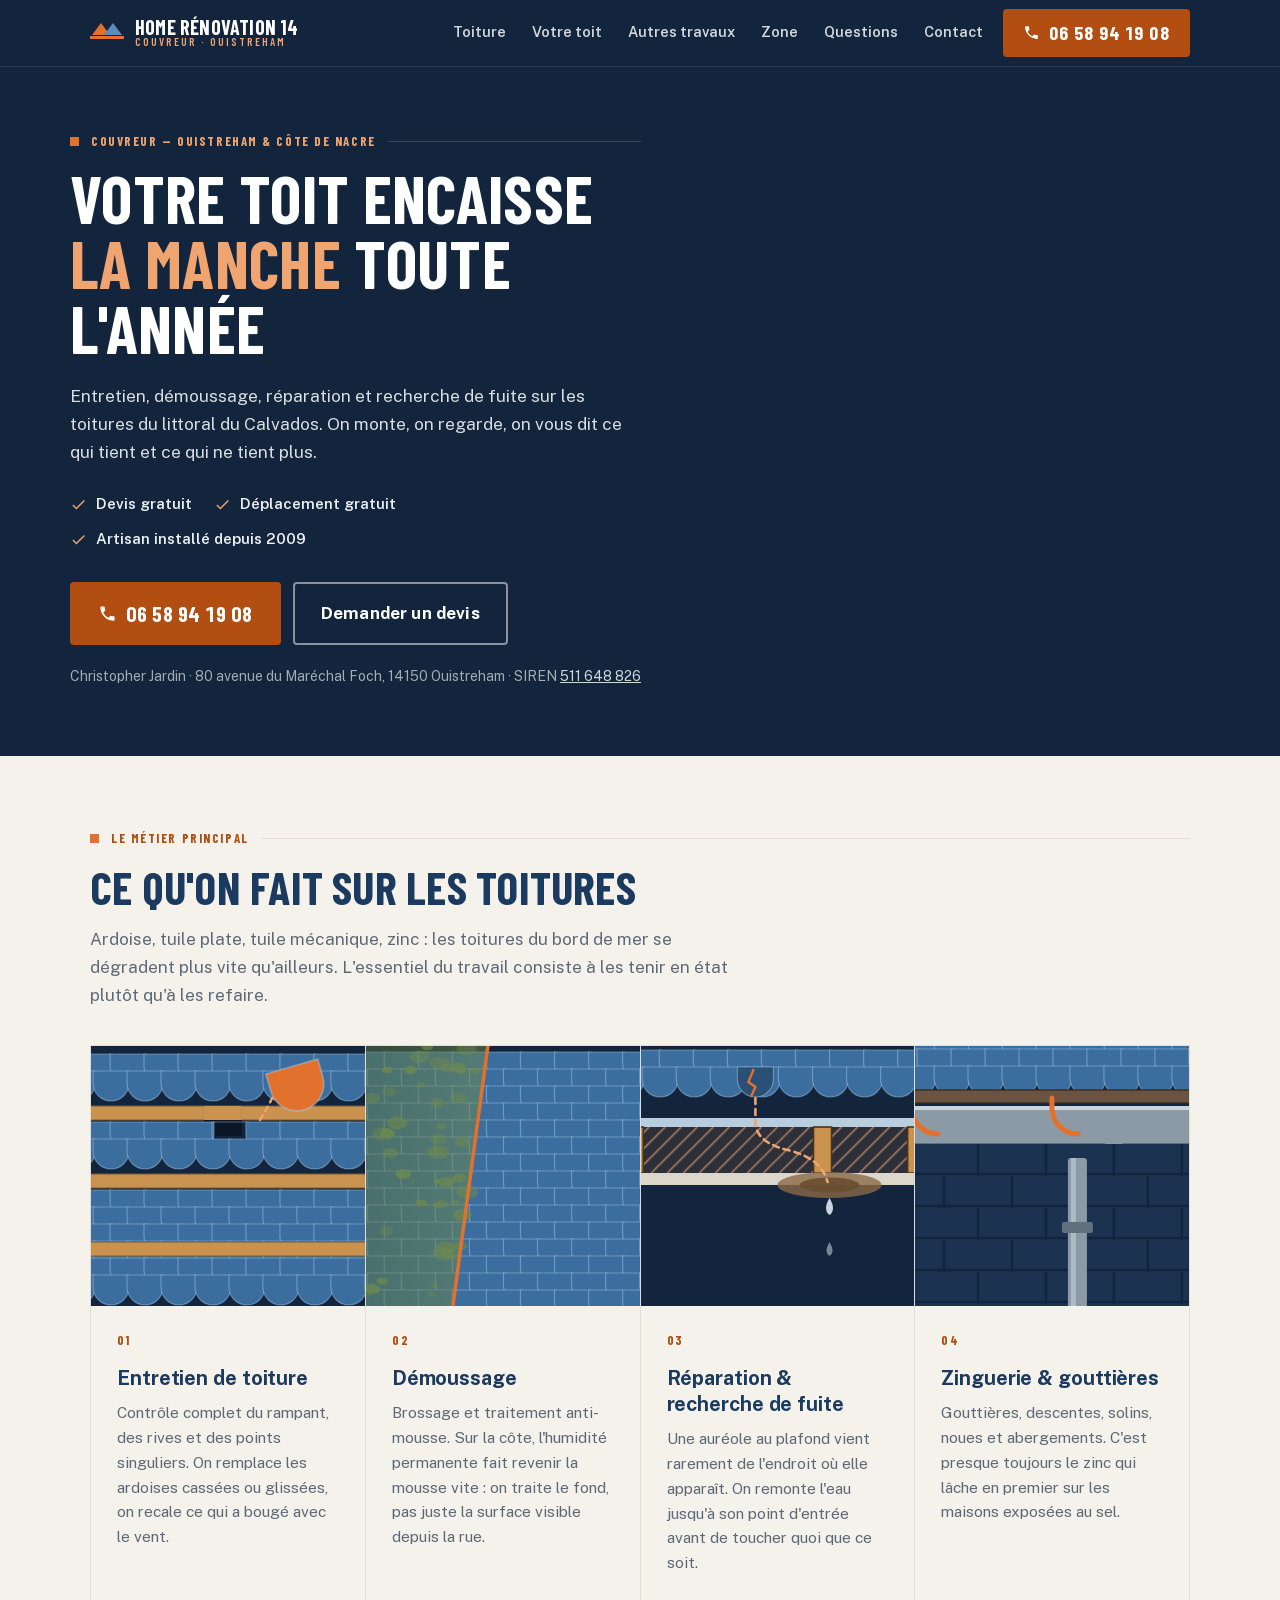
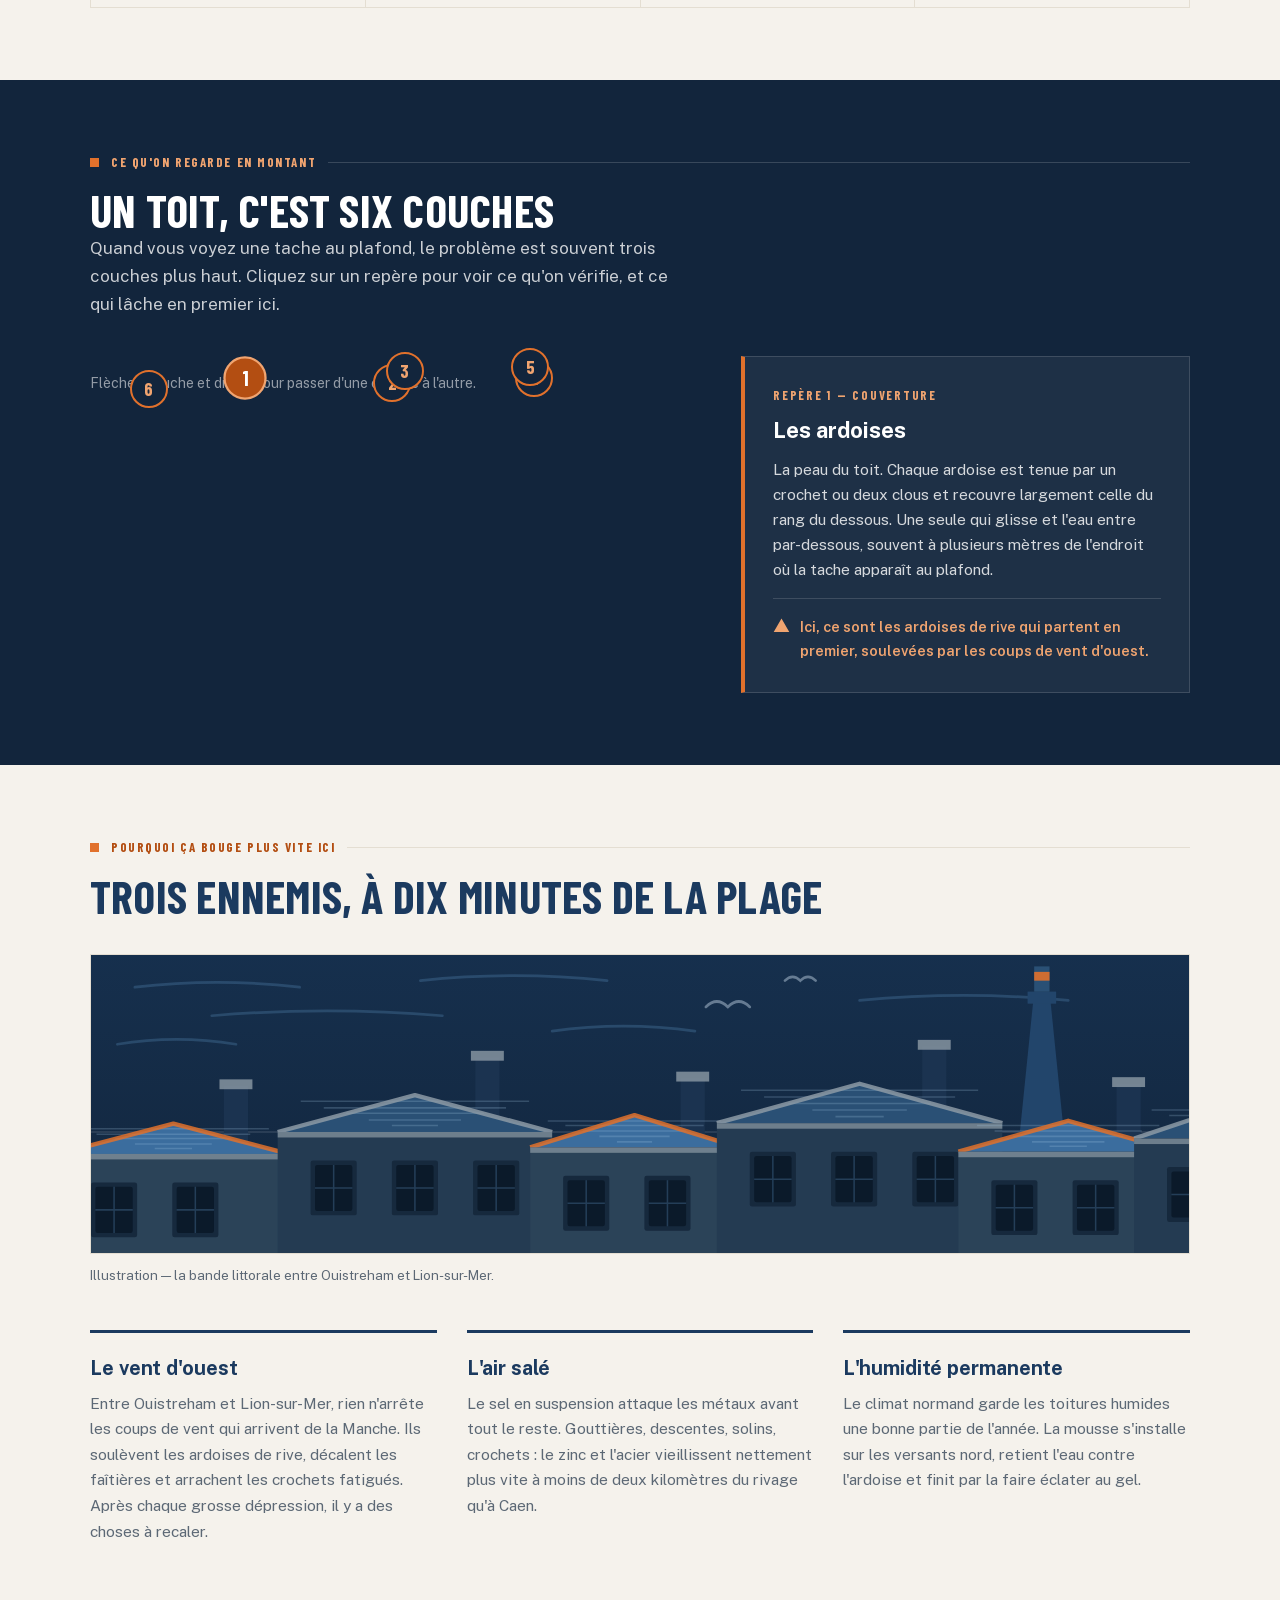
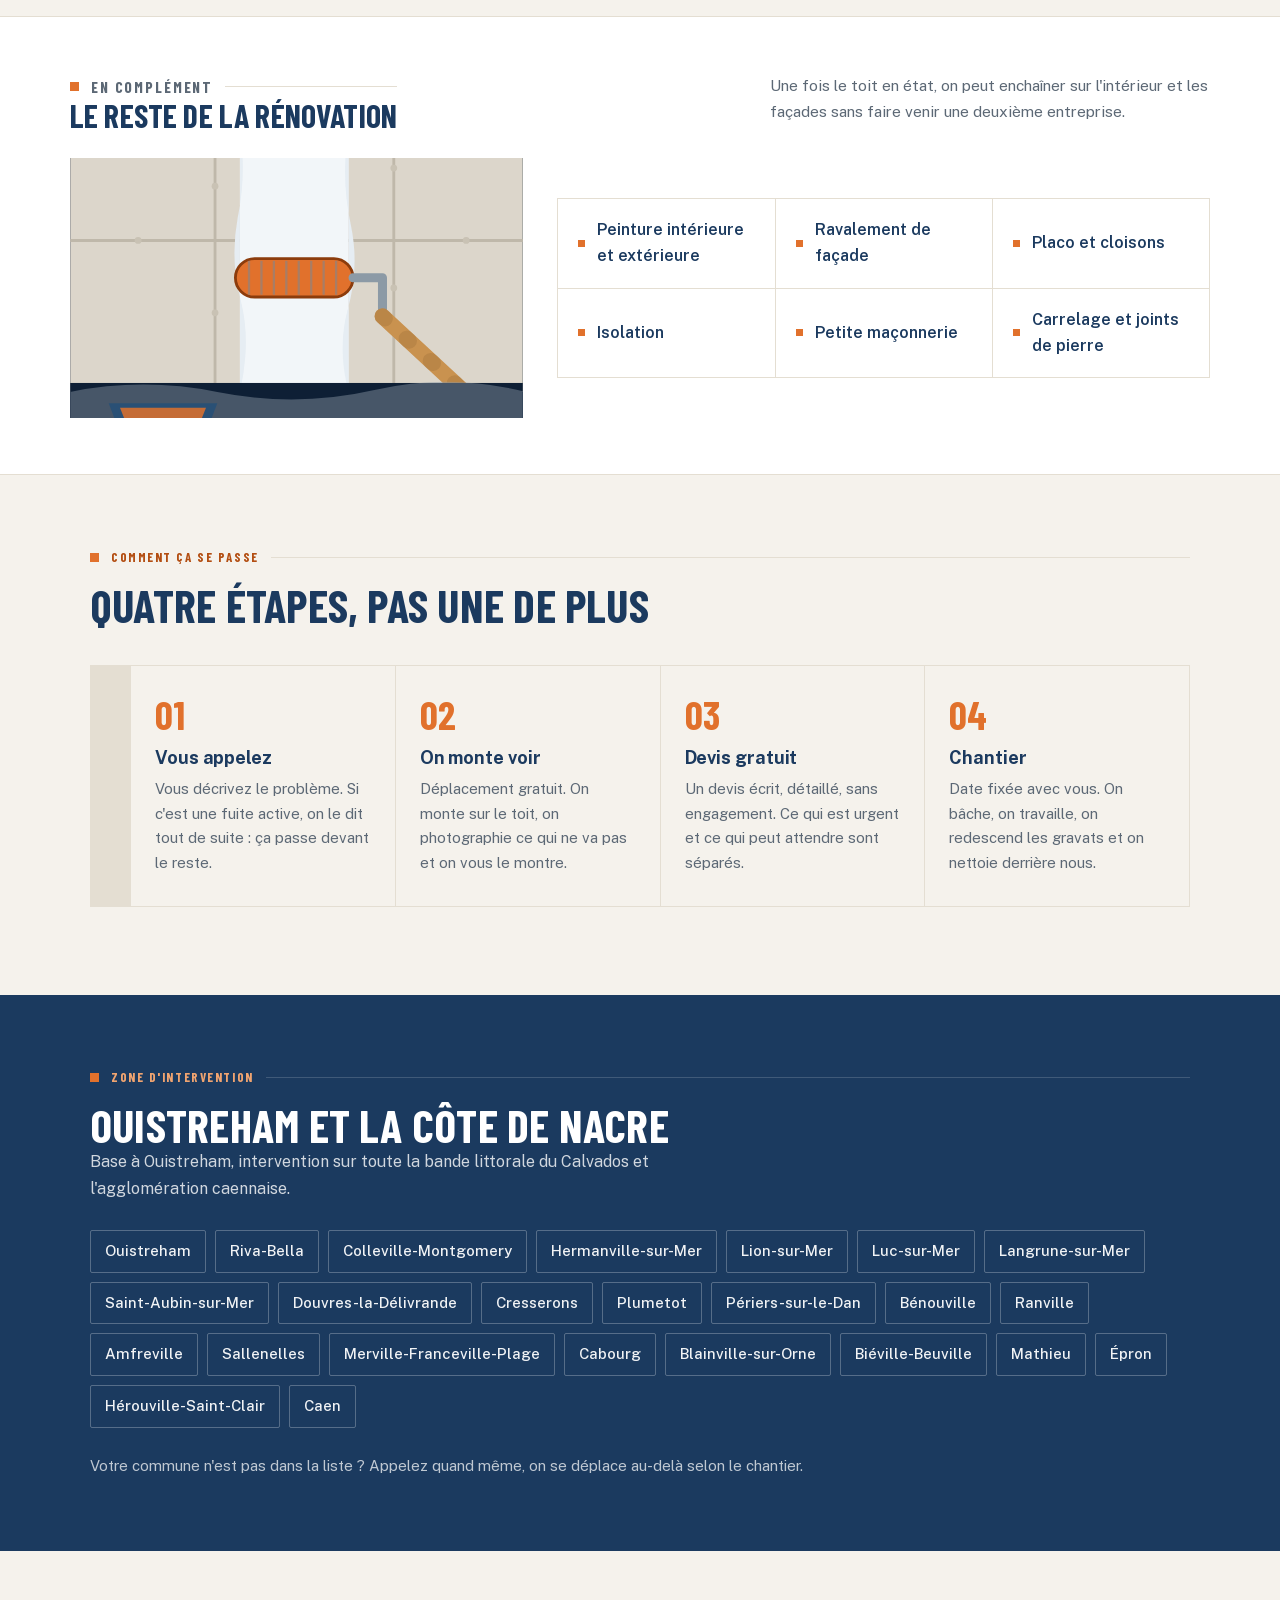
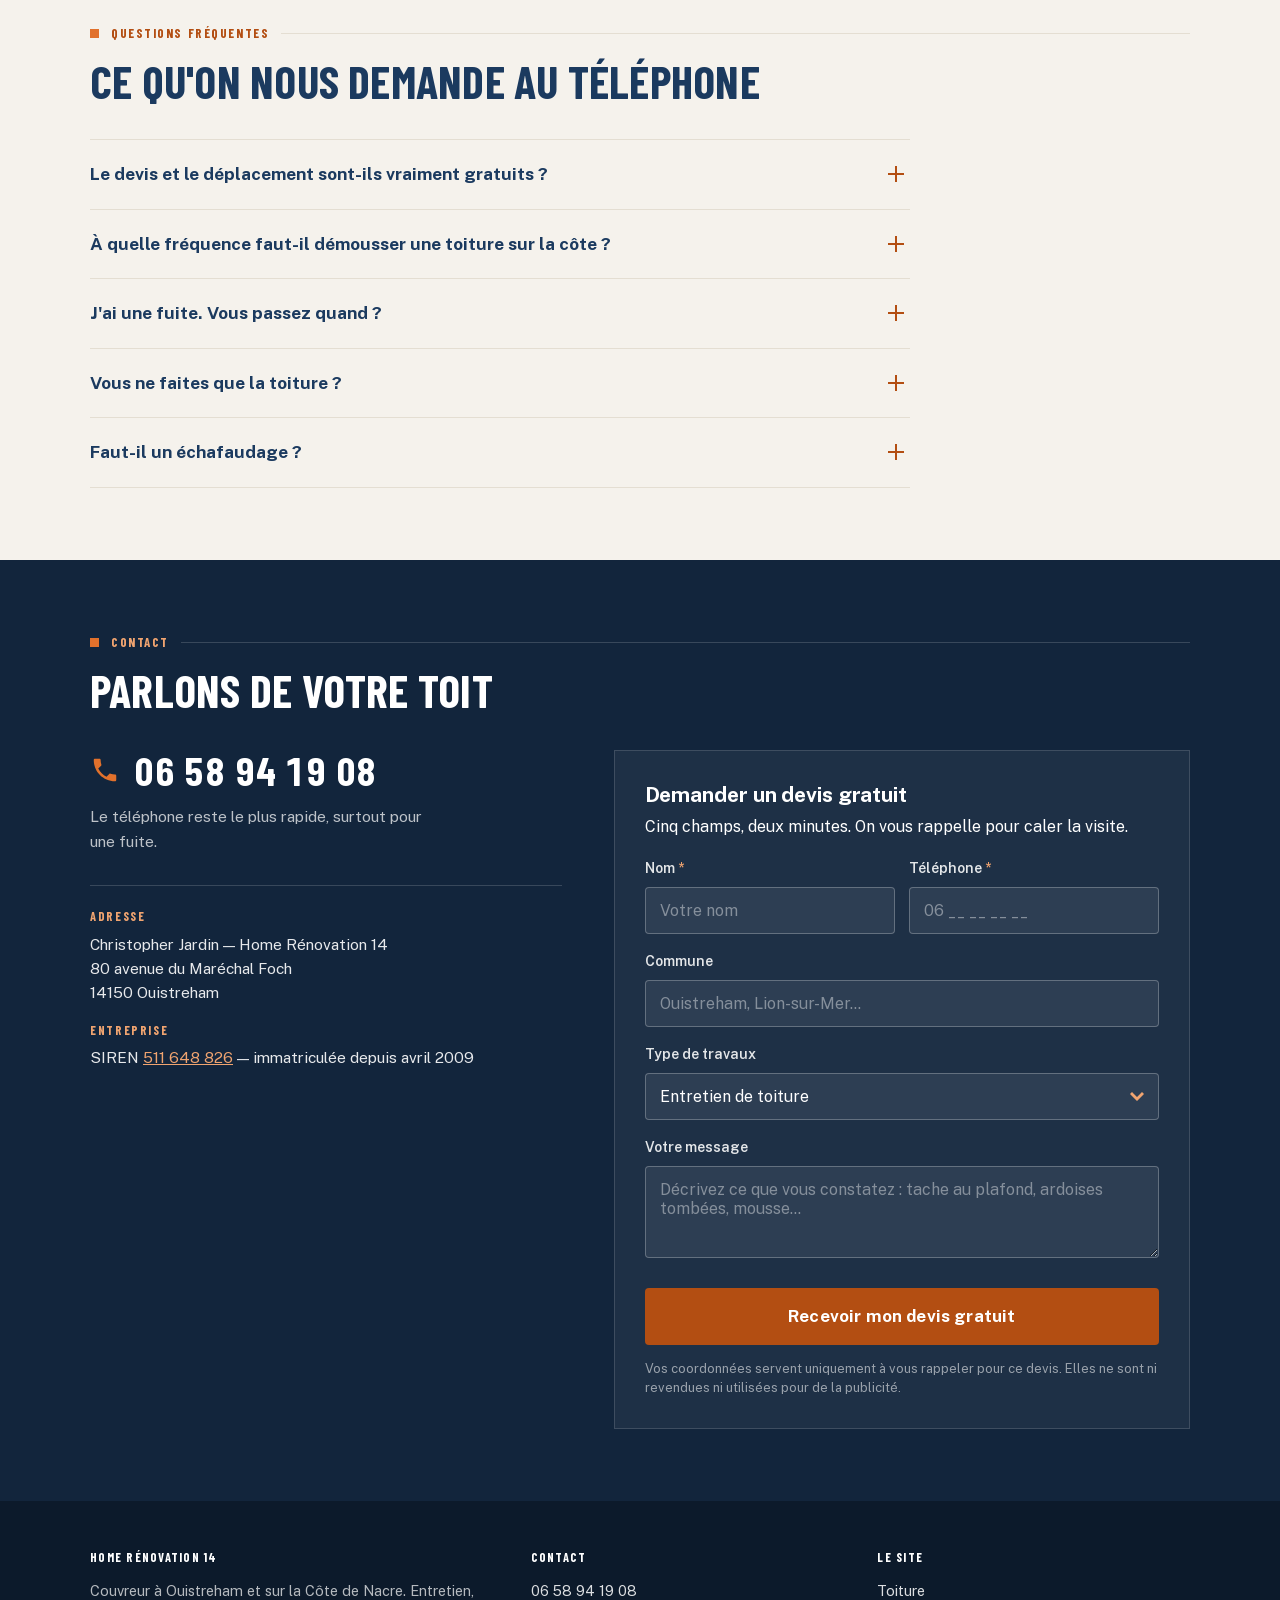
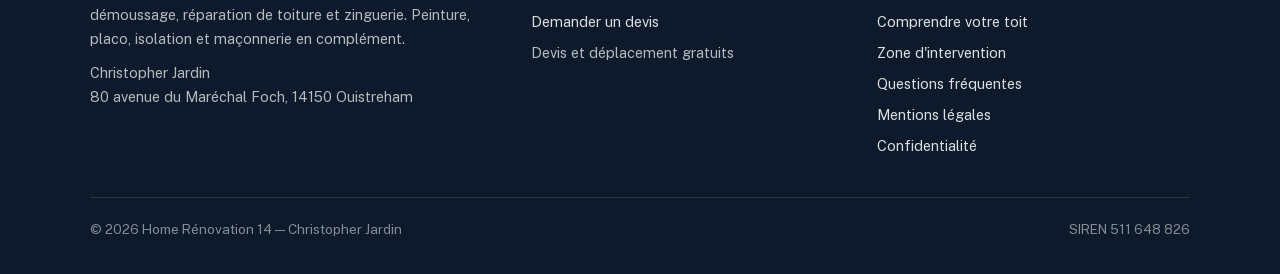
==== index.tpl.html @ fc80c255 "Site vitrine Home Rénovation 14 — couvreur à Ouistreham Page unique construite à partir du flyer pap" ====
<!DOCTYPE html>
<html lang="fr">
<head>
<meta charset="UTF-8">
<meta name="viewport" content="width=device-width, initial-scale=1">
<title>Couvreur à Ouistreham (14) — Home Rénovation 14 | Entretien, démoussage et réparation de toiture</title>
<meta name="description" content="Home Rénovation 14, couvreur à Ouistreham et sur la Côte de Nacre : entretien de toiture, démoussage, réparation, recherche de fuite, zinguerie. Devis et déplacement gratuits. 06 58 94 19 08.">
<meta name="theme-color" content="#12253C">
<meta name="author" content="Christopher Jardin — Home Rénovation 14">
<link rel="canonical" href="https://znk-v.github.io/home-renovation-14/">

<meta property="og:title" content="Home Rénovation 14 — Couvreur à Ouistreham (Calvados)">
<meta property="og:description" content="Entretien de toiture, démoussage, réparation, recherche de fuite et zinguerie sur la Côte de Nacre. Devis et déplacement gratuits.">
<meta property="og:type" content="website">
<meta property="og:locale" content="fr_FR">
<meta property="og:site_name" content="Home Rénovation 14">
<meta property="og:url" content="https://znk-v.github.io/home-renovation-14/">
<meta property="og:image" content="https://znk-v.github.io/home-renovation-14/og-image.jpg">
<meta property="og:image:width" content="1200">
<meta property="og:image:height" content="630">
<meta property="og:image:alt" content="Home Rénovation 14 — couvreur à Ouistreham, devis et déplacement gratuits">
<meta name="twitter:card" content="summary_large_image">

<link rel="icon" href="favicon.ico" sizes="any">
<link rel="icon" type="image/svg+xml" href="img/favicon.svg">
<link rel="apple-touch-icon" sizes="180x180" href="img/apple-touch-icon.png">

<link rel="preload" href="fonts/barlow-condensed-700-latin.woff2" as="font" type="font/woff2" crossorigin>
<link rel="preload" href="fonts/public-sans-var-latin.woff2" as="font" type="font/woff2" crossorigin>
<link rel="stylesheet" href="css/style.css">
</head>
<body>
<a class="skip" href="#contenu">Aller au contenu</a>

<!-- ======================= HEADER ======================= -->
<header class="hdr">
  <div class="wrap hdr-in">
    <a class="mark" href="#contenu" aria-label="Home Rénovation 14, retour en haut">
      <svg width="34" height="30" viewBox="0 0 34 30" aria-hidden="true">
        <path d="M2 17 L11 5 L20 17 Z" fill="#E1712C"/>
        <path d="M14 17 L23 5 L32 17 Z" fill="#5C8CBE"/>
        <path d="M0 18 h34 v3 H0 z" fill="#E1712C"/>
      </svg>
      <span class="mark-txt"><b>Home Rénovation 14</b><span>Couvreur · Ouistreham</span></span>
    </a>
    <nav class="nav" aria-label="Navigation principale">
      <a href="#toiture">Toiture</a>
      <a href="#coupe">Votre toit</a>
      <a href="#autres">Autres travaux</a>
      <a href="#zone">Zone</a>
      <a href="#faq">Questions</a>
      <a href="#contact">Contact</a>
    </nav>
    <a class="btn btn-tel" href="tel:+33658941908">
      <svg width="17" height="17" viewBox="0 0 24 24" fill="currentColor" aria-hidden="true"><path d="M6.6 10.8c1.4 2.8 3.8 5.1 6.6 6.6l2.2-2.2c.3-.3.7-.4 1-.2 1.2.4 2.4.6 3.6.6.6 0 1 .4 1 1V20c0 .6-.4 1-1 1-9.4 0-17-7.6-17-17 0-.6.4-1 1-1h3.5c.6 0 1 .4 1 1 0 1.3.2 2.5.6 3.6.1.4 0 .8-.2 1l-2.3 2.2z"/></svg>
      <span class="tel-num">06 58 94 19 08</span>
    </a>
  </div>
</header>

<main id="contenu">

<!-- ======================= HERO ======================= -->
<section class="hero dark">
  <div class="wrap hero-in">
    <div>
      <p class="sur">Couvreur — Ouistreham &amp; Côte de Nacre</p>
      <h1>Votre toit encaisse<br><em>la Manche</em> toute l'année</h1>
      <p class="hero-lede">Entretien, démoussage, réparation et recherche de fuite sur les toitures
        du littoral du Calvados. On monte, on regarde, on vous dit ce qui tient et ce qui ne tient plus.</p>
      <ul class="promesses">
        <li><svg width="17" height="17" viewBox="0 0 24 24" fill="currentColor" aria-hidden="true"><path d="M9 16.2 4.8 12l-1.4 1.4L9 19 21 7l-1.4-1.4z"/></svg> Devis gratuit</li>
        <li><svg width="17" height="17" viewBox="0 0 24 24" fill="currentColor" aria-hidden="true"><path d="M9 16.2 4.8 12l-1.4 1.4L9 19 21 7l-1.4-1.4z"/></svg> Déplacement gratuit</li>
        <li><svg width="17" height="17" viewBox="0 0 24 24" fill="currentColor" aria-hidden="true"><path d="M9 16.2 4.8 12l-1.4 1.4L9 19 21 7l-1.4-1.4z"/></svg> Artisan installé depuis 2009</li>
      </ul>
      <div class="hero-cta">
        <a class="btn btn-tel" href="tel:+33658941908">
          <svg width="19" height="19" viewBox="0 0 24 24" fill="currentColor" aria-hidden="true"><path d="M6.6 10.8c1.4 2.8 3.8 5.1 6.6 6.6l2.2-2.2c.3-.3.7-.4 1-.2 1.2.4 2.4.6 3.6.6.6 0 1 .4 1 1V20c0 .6-.4 1-1 1-9.4 0-17-7.6-17-17 0-.6.4-1 1-1h3.5c.6 0 1 .4 1 1 0 1.3.2 2.5.6 3.6.1.4 0 .8-.2 1l-2.3 2.2z"/></svg>
          <span class="tel-num" style="font-size:21px">06 58 94 19 08</span>
        </a>
        <a class="btn btn-ghost" href="#contact">Demander un devis</a>
      </div>
      <p class="hero-note">Christopher Jardin · 80 avenue du Maréchal Foch, 14150 Ouistreham ·
        SIREN <a href="https://annuaire-entreprises.data.gouv.fr/entreprise/511648826" target="_blank" rel="noopener">511&nbsp;648&nbsp;826</a></p>
    </div>
    <div class="hero-art"><!--HERO_SVG--></div>
  </div>
</section>

<!-- ======================= TOITURE ======================= -->
<section class="sect" id="toiture">
  <div class="wrap">
    <p class="sur">Le métier principal</p>
    <h2>Ce qu'on fait sur les toitures</h2>
    <p class="mesure" style="font-size:17px;color:var(--galet);margin-top:14px">
      Ardoise, tuile plate, tuile mécanique, zinc : les toitures du bord de mer se dégradent plus vite
      qu'ailleurs. L'essentiel du travail consiste à les tenir en état plutôt qu'à les refaire.</p>

    <div class="grid4">
      <article class="presta">
        <img class="presta-ill" src="img/ill-entretien.svg" alt="Pan de toiture en ardoise, une ardoise déposée laissant voir le liteau" width="400" height="260" loading="lazy">
        <div class="presta-txt">
          <span class="no">01</span>
          <h3>Entretien de toiture</h3>
          <p>Contrôle complet du rampant, des rives et des points singuliers. On remplace les ardoises
          cassées ou glissées, on recale ce qui a bougé avec le vent.</p>
        </div>
      </article>
      <article class="presta">
        <img class="presta-ill" src="img/ill-demoussage.svg" alt="Toiture en ardoise, moitié envahie de mousse, moitié nettoyée" width="400" height="260" loading="lazy">
        <div class="presta-txt">
          <span class="no">02</span>
          <h3>Démoussage</h3>
          <p>Brossage et traitement anti-mousse. Sur la côte, l'humidité permanente fait revenir la mousse
          vite : on traite le fond, pas juste la surface visible depuis la rue.</p>
        </div>
      </article>
      <article class="presta">
        <img class="presta-ill" src="img/ill-fuite.svg" alt="Trajet d'une infiltration, de l'ardoise fendue jusqu'à la tache au plafond" width="400" height="260" loading="lazy">
        <div class="presta-txt">
          <span class="no">03</span>
          <h3>Réparation &amp; recherche de fuite</h3>
          <p>Une auréole au plafond vient rarement de l'endroit où elle apparaît. On remonte l'eau
          jusqu'à son point d'entrée avant de toucher quoi que ce soit.</p>
        </div>
      </article>
      <article class="presta">
        <img class="presta-ill" src="img/ill-zinguerie.svg" alt="Détail de zinguerie : gouttière zinc, crochets et descente d'eau pluviale" width="400" height="260" loading="lazy">
        <div class="presta-txt">
          <span class="no">04</span>
          <h3>Zinguerie &amp; gouttières</h3>
          <p>Gouttières, descentes, solins, noues et abergements. C'est presque toujours le zinc qui
          lâche en premier sur les maisons exposées au sel.</p>
        </div>
      </article>
    </div>
  </div>
</section>

<!-- ======================= COUPE (signature) ======================= -->
<section class="sect coupe dark" id="coupe">
  <div class="wrap">
    <p class="sur">Ce qu'on regarde en montant</p>
    <h2>Un toit, c'est six couches</h2>
    <p class="coupe-lede">Quand vous voyez une tache au plafond, le problème est souvent trois couches
      plus haut. Cliquez sur un repère pour voir ce qu'on vérifie, et ce qui lâche en premier ici.</p>

    <div class="coupe-grid">
      <div class="coupe-fig">
        <!--CUT_SVG-->
        <div id="hotspots" role="tablist" aria-label="Couches de la toiture">
          <button class="hot" role="tab" data-i="0" aria-selected="true"  aria-controls="cp" data-label="Ardoises"  style="--i:0;left:25.5%;top:54.8%">1</button>
          <button class="hot" role="tab" data-i="1" aria-selected="false" aria-controls="cp" data-label="Liteaux"   style="--i:1;left:49.8%;top:68.3%">2</button>
          <button class="hot" role="tab" data-i="2" aria-selected="false" aria-controls="cp" data-label="Écran"     style="--i:2;left:51.8%;top:38.3%">3</button>
          <button class="hot" role="tab" data-i="3" aria-selected="false" aria-controls="cp" data-label="Isolation" style="--i:3;left:73.2%;top:55.4%">4</button>
          <button class="hot" role="tab" data-i="4" aria-selected="false" aria-controls="cp" data-label="Charpente" style="--i:4;left:72.5%;top:25.8%">5</button>
          <button class="hot" role="tab" data-i="5" aria-selected="false" aria-controls="cp" data-label="Gouttière" style="--i:5;left:9.7%;top:82.9%">6</button>
        </div>
        <p class="coupe-hint">Flèches gauche et droite pour passer d'une couche à l'autre.</p>
      </div>

      <div class="coupe-panel" id="cp" role="tabpanel" tabindex="0" aria-live="polite">
        <span class="kicker" id="cpK">Repère 1</span>
        <h3 id="cpT">La couverture</h3>
        <p id="cpP">…</p>
        <p class="alerte">
          <svg width="17" height="17" viewBox="0 0 24 24" fill="currentColor" aria-hidden="true"><path d="M12 2 1 21h22L12 2zm1 15h-2v2h2v-2zm0-8h-2v6h2V9z"/></svg>
          <span id="cpA">…</span>
        </p>
      </div>
    </div>
  </div>
</section>

<!-- ======================= CLIMAT ======================= -->
<section class="sect" id="climat">
  <div class="wrap">
    <p class="sur">Pourquoi ça bouge plus vite ici</p>
    <h2>Trois ennemis, à dix minutes de la plage</h2>
    <img class="bandeau" src="img/ill-climat.svg" width="1000" height="300" loading="lazy"
         alt="Rangée de maisons normandes à toiture d'ardoise face à la Manche, le phare de Ouistreham au fond">
    <p class="bandeau-legende">Illustration — la bande littorale entre Ouistreham et Lion-sur-Mer.</p>

    <div class="climat" style="margin-top:44px">
      <article>
        <h3>Le vent d'ouest</h3>
        <p>Entre Ouistreham et Lion-sur-Mer, rien n'arrête les coups de vent qui arrivent de la Manche.
          Ils soulèvent les ardoises de rive, décalent les faîtières et arrachent les crochets fatigués.
          Après chaque grosse dépression, il y a des choses à recaler.</p>
      </article>
      <article>
        <h3>L'air salé</h3>
        <p>Le sel en suspension attaque les métaux avant tout le reste. Gouttières, descentes, solins,
          crochets : le zinc et l'acier vieillissent nettement plus vite à moins de deux kilomètres du
          rivage qu'à Caen.</p>
      </article>
      <article>
        <h3>L'humidité permanente</h3>
        <p>Le climat normand garde les toitures humides une bonne partie de l'année. La mousse s'installe
          sur les versants nord, retient l'eau contre l'ardoise et finit par la faire éclater au gel.</p>
      </article>
    </div>
  </div>
</section>

<!-- ======================= AUTRES MÉTIERS (secondaire) ======================= -->
<section class="secondaire" id="autres">
  <div class="wrap sect">
    <div class="sec-head">
      <div>
        <p class="sur">En complément</p>
        <h2>Le reste de la rénovation</h2>
      </div>
      <p>Une fois le toit en état, on peut enchaîner sur l'intérieur et les façades sans faire venir
        une deuxième entreprise.</p>
    </div>
    <div class="sec-grid">
      <img class="sec-ill" src="img/ill-autres.svg" width="400" height="260" loading="lazy"
           alt="Chantier intérieur : cloison en plaques de plâtre, bande de peinture fraîche, rouleau et bac">
    <ul class="sec-list">
      <li>Peinture intérieure et extérieure</li>
      <li>Ravalement de façade</li>
      <li>Placo et cloisons</li>
      <li>Isolation</li>
      <li>Petite maçonnerie</li>
      <li>Carrelage et joints de pierre</li>
    </ul>
    </div>
  </div>
</section>

<!-- ======================= MÉTHODE ======================= -->
<section class="sect" id="methode">
  <div class="wrap">
    <p class="sur">Comment ça se passe</p>
    <h2>Quatre étapes, pas une de plus</h2>
    <ol class="etapes">
      <li><span class="n">01</span><h3>Vous appelez</h3><p>Vous décrivez le problème. Si c'est une fuite active, on le dit tout de suite : ça passe devant le reste.</p></li>
      <li><span class="n">02</span><h3>On monte voir</h3><p>Déplacement gratuit. On monte sur le toit, on photographie ce qui ne va pas et on vous le montre.</p></li>
      <li><span class="n">03</span><h3>Devis gratuit</h3><p>Un devis écrit, détaillé, sans engagement. Ce qui est urgent et ce qui peut attendre sont séparés.</p></li>
      <li><span class="n">04</span><h3>Chantier</h3><p>Date fixée avec vous. On bâche, on travaille, on redescend les gravats et on nettoie derrière nous.</p></li>
    </ol>
  </div>
</section>

<!-- ======================= ZONE ======================= -->
<section class="sect zone dark" id="zone">
  <div class="wrap">
    <p class="sur">Zone d'intervention</p>
    <h2>Ouistreham et la Côte de Nacre</h2>
    <p class="zone-lede">Base à Ouistreham, intervention sur toute la bande littorale du Calvados
      et l'agglomération caennaise.</p>
    <ul class="communes">
      <li>Ouistreham</li><li>Riva-Bella</li><li>Colleville-Montgomery</li><li>Hermanville-sur-Mer</li>
      <li>Lion-sur-Mer</li><li>Luc-sur-Mer</li><li>Langrune-sur-Mer</li><li>Saint-Aubin-sur-Mer</li>
      <li>Douvres-la-Délivrande</li><li>Cresserons</li><li>Plumetot</li><li>Périers-sur-le-Dan</li>
      <li>Bénouville</li><li>Ranville</li><li>Amfreville</li><li>Sallenelles</li>
      <li>Merville-Franceville-Plage</li><li>Cabourg</li><li>Blainville-sur-Orne</li>
      <li>Biéville-Beuville</li><li>Mathieu</li><li>Épron</li><li>Hérouville-Saint-Clair</li><li>Caen</li>
    </ul>
    <p class="zone-out">Votre commune n'est pas dans la liste ? Appelez quand même, on se déplace au-delà
      selon le chantier.</p>
  </div>
</section>

<!-- ======================= FAQ ======================= -->
<section class="sect" id="faq">
  <div class="wrap">
    <p class="sur">Questions fréquentes</p>
    <h2>Ce qu'on nous demande au téléphone</h2>
    <div class="faq" id="faqList">

      <div class="faq-item">
        <h3><button class="faq-q" aria-expanded="false">Le devis et le déplacement sont-ils vraiment gratuits&nbsp;?</button></h3>
        <div class="faq-a"><div>Oui, les deux. On se déplace pour monter voir la toiture et vous remettre un devis
          écrit, sans que ça vous engage à quoi que ce soit et sans frais si vous ne donnez pas suite.</div></div>
      </div>

      <div class="faq-item">
        <h3><button class="faq-q" aria-expanded="false">À quelle fréquence faut-il démousser une toiture sur la côte&nbsp;?</button></h3>
        <div class="faq-a"><div>Comptez un passage tous les trois à cinq ans en bord de mer, contre sept à dix ans
          à l'intérieur des terres. Les versants nord et les toitures à faible pente se chargent le plus vite.
          Un contrôle visuel une fois par an suffit à voir si l'échéance approche.</div></div>
      </div>

      <div class="faq-item">
        <h3><button class="faq-q" aria-expanded="false">J'ai une fuite. Vous passez quand&nbsp;?</button></h3>
        <div class="faq-a"><div>Une fuite active passe avant les chantiers d'entretien. Appelez directement plutôt
          que d'écrire&nbsp;: on vous dit au téléphone quand on peut venir, et ce que vous pouvez faire en attendant
          pour limiter les dégâts à l'intérieur.</div></div>
      </div>

      <div class="faq-item">
        <h3><button class="faq-q" aria-expanded="false">Vous ne faites que la toiture&nbsp;?</button></h3>
        <div class="faq-a"><div>La toiture est l'activité principale. On fait aussi la peinture, le ravalement,
          le placo, l'isolation, la petite maçonnerie et le carrelage, ce qui évite de faire venir une seconde
          entreprise quand un chantier de toiture ouvre sur des reprises à l'intérieur.</div></div>
      </div>

      <div class="faq-item">
        <h3><button class="faq-q" aria-expanded="false">Faut-il un échafaudage&nbsp;?</button></h3>
        <div class="faq-a"><div>Pas systématiquement. Pour un démoussage ou le remplacement de quelques ardoises,
          une échelle de toit suffit dans la plupart des cas. On vous le dit lors de la visite&nbsp;: si un
          échafaudage est nécessaire, il apparaît sur le devis, jamais en supplément après coup.</div></div>
      </div>

    </div>
  </div>
</section>

<!-- ======================= CONTACT ======================= -->
<section class="sect contact dark" id="contact">
  <div class="wrap">
    <p class="sur">Contact</p>
    <h2>Parlons de votre toit</h2>

    <div class="contact-grid">
      <div>
        <a class="co-tel" href="tel:+33658941908">
          <svg width="30" height="30" viewBox="0 0 24 24" fill="currentColor" aria-hidden="true"><path d="M6.6 10.8c1.4 2.8 3.8 5.1 6.6 6.6l2.2-2.2c.3-.3.7-.4 1-.2 1.2.4 2.4.6 3.6.6.6 0 1 .4 1 1V20c0 .6-.4 1-1 1-9.4 0-17-7.6-17-17 0-.6.4-1 1-1h3.5c.6 0 1 .4 1 1 0 1.3.2 2.5.6 3.6.1.4 0 .8-.2 1l-2.3 2.2z"/></svg>
          06 58 94 19 08
        </a>
        <p class="co-sub">Le téléphone reste le plus rapide, surtout pour une fuite.</p>

        <dl class="co-bloc">
          <dt>Adresse</dt>
          <dd>Christopher Jardin — Home Rénovation 14<br>80 avenue du Maréchal Foch<br>14150 Ouistreham</dd>
          <dt>Entreprise</dt>
          <dd>SIREN <a href="https://annuaire-entreprises.data.gouv.fr/entreprise/511648826" target="_blank" rel="noopener" style="color:var(--tuile-clair)">511 648 826</a> — immatriculée depuis avril 2009</dd>
        </dl>
      </div>

      <div class="form" id="formBox">
        <div class="form-body">
          <h3>Demander un devis gratuit</h3>
          <p>Cinq champs, deux minutes. On vous rappelle pour caler la visite.</p>
          <form id="devis" novalidate>
            <div class="duo">
              <div class="champ">
                <label for="nom">Nom <span class="req">*</span></label>
                <input id="nom" name="nom" type="text" autocomplete="name" required placeholder="Votre nom">
                <span class="msg-err">Indiquez votre nom.</span>
              </div>
              <div class="champ">
                <label for="tel">Téléphone <span class="req">*</span></label>
                <input id="tel" name="telephone" type="tel" autocomplete="tel" inputmode="tel" required placeholder="06 __ __ __ __">
                <span class="msg-err">Un numéro à 10 chiffres.</span>
              </div>
            </div>
            <div class="champ">
              <label for="ville">Commune</label>
              <input id="ville" name="ville" type="text" autocomplete="address-level2" placeholder="Ouistreham, Lion-sur-Mer…">
            </div>
            <div class="champ">
              <label for="type">Type de travaux</label>
              <select id="type" name="type_travaux">
                <option value="Entretien de toiture">Entretien de toiture</option>
                <option value="Démoussage">Démoussage</option>
                <option value="Fuite / réparation">Fuite ou réparation</option>
                <option value="Zinguerie / gouttières">Zinguerie et gouttières</option>
                <option value="Peinture / ravalement">Peinture ou ravalement</option>
                <option value="Placo / isolation">Placo ou isolation</option>
                <option value="Maçonnerie / carrelage">Maçonnerie ou carrelage</option>
                <option value="Autre">Autre</option>
              </select>
            </div>
            <div class="champ">
              <label for="msg">Votre message</label>
              <textarea id="msg" name="message" placeholder="Décrivez ce que vous constatez : tache au plafond, ardoises tombées, mousse…"></textarea>
            </div>
            <button class="btn btn-tel" type="submit" id="submitBtn">Recevoir mon devis gratuit</button>
            <p class="form-legal">Vos coordonnées servent uniquement à vous rappeler pour ce devis.
              Elles ne sont ni revendues ni utilisées pour de la publicité.</p>
          </form>
        </div>

        <div class="merci" id="merci">
          <div class="ok"><svg width="26" height="26" viewBox="0 0 24 24" fill="currentColor" aria-hidden="true"><path d="M9 16.2 4.8 12l-1.4 1.4L9 19 21 7l-1.4-1.4z"/></svg></div>
          <h3>Demande envoyée</h3>
          <p id="merciTxt">On vous rappelle pour caler la visite.<br>
            Pour une fuite en cours, appelez directement le <a href="tel:+33658941908">06&nbsp;58&nbsp;94&nbsp;19&nbsp;08</a>.</p>
        </div>
      </div>
    </div>
  </div>
</section>

</main>

<!-- ======================= FOOTER ======================= -->
<footer class="ftr">
  <div class="wrap">
    <div class="ftr-grid">
      <div>
        <strong>Home Rénovation 14</strong>
        <p style="margin:0 0 10px">Couvreur à Ouistreham et sur la Côte de Nacre. Entretien, démoussage,
          réparation de toiture et zinguerie. Peinture, placo, isolation et maçonnerie en complément.</p>
        <p style="margin:0">Christopher Jardin<br>80 avenue du Maréchal Foch, 14150 Ouistreham</p>
      </div>
      <div>
        <strong>Contact</strong>
        <ul>
          <li><a href="tel:+33658941908">06 58 94 19 08</a></li>
          <li><a href="#contact">Demander un devis</a></li>
          <li>Devis et déplacement gratuits</li>
        </ul>
      </div>
      <div>
        <strong>Le site</strong>
        <ul>
          <li><a href="#toiture">Toiture</a></li>
          <li><a href="#coupe">Comprendre votre toit</a></li>
          <li><a href="#zone">Zone d'intervention</a></li>
          <li><a href="#faq">Questions fréquentes</a></li>
          <li><a href="mentions-legales.html">Mentions légales</a></li>
          <li><a href="politique-confidentialite.html">Confidentialité</a></li>
        </ul>
      </div>
    </div>
    <div class="ftr-bas">
      <span>© <span id="an">2026</span> Home Rénovation 14 — Christopher Jardin</span>
      <span>SIREN 511 648 826</span>
    </div>
  </div>
</footer>

<a class="sticky-tel" href="tel:+33658941908">
  <svg width="22" height="22" viewBox="0 0 24 24" fill="currentColor" aria-hidden="true"><path d="M6.6 10.8c1.4 2.8 3.8 5.1 6.6 6.6l2.2-2.2c.3-.3.7-.4 1-.2 1.2.4 2.4.6 3.6.6.6 0 1 .4 1 1V20c0 .6-.4 1-1 1-9.4 0-17-7.6-17-17 0-.6.4-1 1-1h3.5c.6 0 1 .4 1 1 0 1.3.2 2.5.6 3.6.1.4 0 .8-.2 1l-2.3 2.2z"/></svg>
  06 58 94 19 08
</a>

<script type="application/ld+json">
{
  "@context":"https://schema.org",
  "@type":"RoofingContractor",
  "name":"Home Rénovation 14",
  "alternateName":"Christopher Jardin",
  "url":"https://znk-v.github.io/home-renovation-14/",
  "telephone":"+33658941908",
  "image":"https://znk-v.github.io/home-renovation-14/og-image.jpg",
  "priceRange":"€€",
  "foundingDate":"2009-04-03",
  "identifier":{"@type":"PropertyValue","name":"SIREN","value":"511648826"},
  "address":{"@type":"PostalAddress","streetAddress":"80 avenue du Maréchal Foch","addressLocality":"Ouistreham","postalCode":"14150","addressRegion":"Calvados","addressCountry":"FR"},
  "areaServed":[
    {"@type":"City","name":"Ouistreham"},{"@type":"City","name":"Colleville-Montgomery"},
    {"@type":"City","name":"Hermanville-sur-Mer"},{"@type":"City","name":"Lion-sur-Mer"},
    {"@type":"City","name":"Luc-sur-Mer"},{"@type":"City","name":"Saint-Aubin-sur-Mer"},
    {"@type":"City","name":"Douvres-la-Délivrande"},{"@type":"City","name":"Bénouville"},
    {"@type":"City","name":"Merville-Franceville-Plage"},{"@type":"City","name":"Cabourg"},
    {"@type":"City","name":"Hérouville-Saint-Clair"},{"@type":"City","name":"Caen"}
  ],
  "hasOfferCatalog":{
    "@type":"OfferCatalog","name":"Prestations",
    "itemListElement":[
      {"@type":"Offer","itemOffered":{"@type":"Service","name":"Entretien de toiture","description":"Contrôle du rampant, des rives et des points singuliers, remplacement des ardoises cassées ou glissées."}},
      {"@type":"Offer","itemOffered":{"@type":"Service","name":"Démoussage de toiture","description":"Brossage et traitement anti-mousse des toitures du littoral du Calvados."}},
      {"@type":"Offer","itemOffered":{"@type":"Service","name":"Réparation et recherche de fuite","description":"Localisation du point d'entrée de l'eau et réparation de la couverture."}},
      {"@type":"Offer","itemOffered":{"@type":"Service","name":"Zinguerie et gouttières","description":"Gouttières, descentes, solins, noues et abergements en zinc."}},
      {"@type":"Offer","itemOffered":{"@type":"Service","name":"Peinture et ravalement","description":"Peinture intérieure et extérieure, ravalement de façade."}},
      {"@type":"Offer","itemOffered":{"@type":"Service","name":"Placo et isolation","description":"Cloisons, doublage et isolation des combles."}},
      {"@type":"Offer","itemOffered":{"@type":"Service","name":"Maçonnerie et carrelage","description":"Petite maçonnerie, carrelage et joints de pierre."}}
    ]
  }
}
</script>

<script type="application/ld+json">
{
  "@context":"https://schema.org",
  "@type":"FAQPage",
  "mainEntity":[
    {"@type":"Question","name":"Le devis et le déplacement sont-ils vraiment gratuits ?","acceptedAnswer":{"@type":"Answer","text":"Oui, les deux. On se déplace pour monter voir la toiture et vous remettre un devis écrit, sans que ça vous engage à quoi que ce soit et sans frais si vous ne donnez pas suite."}},
    {"@type":"Question","name":"À quelle fréquence faut-il démousser une toiture sur la côte ?","acceptedAnswer":{"@type":"Answer","text":"Comptez un passage tous les trois à cinq ans en bord de mer, contre sept à dix ans à l'intérieur des terres. Les versants nord et les toitures à faible pente se chargent le plus vite. Un contrôle visuel une fois par an suffit à voir si l'échéance approche."}},
    {"@type":"Question","name":"J'ai une fuite. Vous passez quand ?","acceptedAnswer":{"@type":"Answer","text":"Une fuite active passe avant les chantiers d'entretien. Appelez directement plutôt que d'écrire : on vous dit au téléphone quand on peut venir, et ce que vous pouvez faire en attendant pour limiter les dégâts à l'intérieur."}},
    {"@type":"Question","name":"Vous ne faites que la toiture ?","acceptedAnswer":{"@type":"Answer","text":"La toiture est l'activité principale. On fait aussi la peinture, le ravalement, le placo, l'isolation, la petite maçonnerie et le carrelage, ce qui évite de faire venir une seconde entreprise quand un chantier de toiture ouvre sur des reprises à l'intérieur."}},
    {"@type":"Question","name":"Faut-il un échafaudage ?","acceptedAnswer":{"@type":"Answer","text":"Pas systématiquement. Pour un démoussage ou le remplacement de quelques ardoises, une échelle de toit suffit dans la plupart des cas. On vous le dit lors de la visite : si un échafaudage est nécessaire, il apparaît sur le devis, jamais en supplément après coup."}}
  ]
}
</script>

<script src="js/app.js" defer></script>
</body>
</html>
---- css/style.css ----
/* ============================================================
   Home Rénovation 14 — Couvreur à Ouistreham
   Palette issue du logo du flyer. Voir DESIGN.md.
   ============================================================ */

/* ---------- Fonts ---------- */
@font-face{font-family:'Barlow Condensed';font-style:normal;font-weight:600;font-display:swap;src:url('../fonts/barlow-condensed-600-latin.woff2') format('woff2');unicode-range:U+0000-00FF,U+0131,U+0152-0153,U+02BB-02BC,U+02C6,U+02DA,U+02DC,U+0304,U+0308,U+0329,U+2000-206F,U+20AC,U+2122,U+2191,U+2193,U+2212,U+2215,U+FEFF,U+FFFD;}
@font-face{font-family:'Barlow Condensed';font-style:normal;font-weight:600;font-display:swap;src:url('../fonts/barlow-condensed-600-latin-ext.woff2') format('woff2');unicode-range:U+0100-02BA,U+02BD-02C5,U+02C7-02CC,U+02CE-02D7,U+02DD-02FF,U+0304,U+0308,U+0329,U+1D00-1DBF,U+1E00-1E9F,U+1EF2-1EFF,U+2020,U+20A0-20AB,U+20AD-20C0,U+2113,U+2C60-2C7F,U+A720-A7FF;}
@font-face{font-family:'Barlow Condensed';font-style:normal;font-weight:700;font-display:swap;src:url('../fonts/barlow-condensed-700-latin.woff2') format('woff2');unicode-range:U+0000-00FF,U+0131,U+0152-0153,U+02BB-02BC,U+02C6,U+02DA,U+02DC,U+0304,U+0308,U+0329,U+2000-206F,U+20AC,U+2122,U+2191,U+2193,U+2212,U+2215,U+FEFF,U+FFFD;}
@font-face{font-family:'Barlow Condensed';font-style:normal;font-weight:700;font-display:swap;src:url('../fonts/barlow-condensed-700-latin-ext.woff2') format('woff2');unicode-range:U+0100-02BA,U+02BD-02C5,U+02C7-02CC,U+02CE-02D7,U+02DD-02FF,U+0304,U+0308,U+0329,U+1D00-1DBF,U+1E00-1E9F,U+1EF2-1EFF,U+2020,U+20A0-20AB,U+20AD-20C0,U+2113,U+2C60-2C7F,U+A720-A7FF;}
@font-face{font-family:'Public Sans';font-style:normal;font-weight:400 700;font-display:swap;src:url('../fonts/public-sans-var-latin.woff2') format('woff2');unicode-range:U+0000-00FF,U+0131,U+0152-0153,U+02BB-02BC,U+02C6,U+02DA,U+02DC,U+0304,U+0308,U+0329,U+2000-206F,U+20AC,U+2122,U+2191,U+2193,U+2212,U+2215,U+FEFF,U+FFFD;}
@font-face{font-family:'Public Sans';font-style:normal;font-weight:400 700;font-display:swap;src:url('../fonts/public-sans-var-latin-ext.woff2') format('woff2');unicode-range:U+0100-02BA,U+02BD-02C5,U+02C7-02CC,U+02CE-02D7,U+02DD-02FF,U+0304,U+0308,U+0329,U+1D00-1DBF,U+1E00-1E9F,U+1EF2-1EFF,U+2020,U+20A0-20AB,U+20AD-20C0,U+2113,U+2C60-2C7F,U+A720-A7FF;}

/* ---------- Tokens ---------- */
:root{
  --ardoise:#1B3A5F;
  --ardoise-nuit:#12253C;
  --ardoise-clair:#2C5480;
  --tuile:#E1712C;
  --tuile-fonce:#B34E12;
  --tuile-clair:#F0A470;
  --nacre:#F5F2EC;
  --galet:#5C6875;
  --sable:#E4DED2;
  --blanc:#FFFFFF;

  --display:'Barlow Condensed',"Arial Narrow",system-ui,sans-serif;
  --corps:'Public Sans',system-ui,-apple-system,"Segoe UI",sans-serif;

  --max:1140px;
  --pad:20px;
  --sect:72px;
  --r:4px;
  --sticky-h:0px;
}

*,*::before,*::after{box-sizing:border-box}
html{-webkit-text-size-adjust:100%;scroll-behavior:smooth}
@media (prefers-reduced-motion:reduce){html{scroll-behavior:auto}*{animation-duration:.01ms!important;transition-duration:.01ms!important}}

body{
  margin:0;
  font-family:var(--corps);
  font-size:16px;
  line-height:1.65;
  color:var(--ardoise);
  background:var(--nacre);
  -webkit-font-smoothing:antialiased;
  overflow-x:hidden;
  padding-bottom:var(--sticky-h);
}

img,svg{max-width:100%;display:block}
a{color:inherit}

h1,h2,h3{margin:0}
h1,h2{font-family:var(--display);text-transform:uppercase;font-weight:700}
h1{font-size:clamp(38px,8.4vw,66px);line-height:.98;letter-spacing:.005em}
h2{font-size:clamp(30px,5.6vw,46px);line-height:1.02;letter-spacing:.005em}
h3{font-size:20px;font-weight:700;line-height:1.3;letter-spacing:-.005em}
p{margin:0 0 1em}
p:last-child{margin-bottom:0}

.wrap{max-width:var(--max);margin:0 auto;padding:0 var(--pad)}
.sect{padding:var(--sect) 0}
.mesure{max-width:66ch}

/* focus */
a:focus-visible,button:focus-visible,input:focus-visible,select:focus-visible,textarea:focus-visible,summary:focus-visible{
  outline:3px solid var(--tuile);outline-offset:3px;border-radius:2px;
}
.skip{position:absolute;left:-9999px;top:0;background:var(--tuile-fonce);color:#fff;padding:12px 18px;z-index:200;font-weight:700}
.skip:focus{left:8px;top:8px}

/* ---------- Surtitre : carré orange + filet ---------- */
.sur{
  display:flex;align-items:center;gap:12px;
  font-family:var(--display);font-weight:700;text-transform:uppercase;
  font-size:13px;letter-spacing:.12em;color:var(--tuile-fonce);
  margin:0 0 14px;
}
.sur::before{content:"";width:9px;height:9px;background:var(--tuile);flex:none}
.sur::after{content:"";height:1px;background:var(--sable);flex:1 1 auto}
.dark .sur{color:var(--tuile-clair)}
.dark .sur::after{background:rgba(255,255,255,.16)}

/* ---------- Boutons ---------- */
.btn{
  display:inline-flex;align-items:center;justify-content:center;gap:9px;
  font-family:var(--corps);font-size:16px;font-weight:700;letter-spacing:.01em;
  padding:15px 24px;border:2px solid transparent;border-radius:var(--r);
  text-decoration:none;cursor:pointer;line-height:1.2;transition:background .15s,border-color .15s,color .15s;
}
.btn-tel{background:var(--tuile-fonce);color:#fff}
.btn-tel:hover{background:#993f0b}
.btn-ghost{background:transparent;color:var(--ardoise);border-color:var(--ardoise)}
.btn-ghost:hover{background:var(--ardoise);color:#fff}
.dark .btn-ghost{color:#fff;border-color:rgba(255,255,255,.5)}
.dark .btn-ghost:hover{background:#fff;color:var(--ardoise-nuit);border-color:#fff}
.btn svg{flex:none}

.tel-num{font-family:var(--display);font-weight:700;font-size:19px;letter-spacing:.02em;font-variant-numeric:tabular-nums}

/* ============================================================
   Header
   ============================================================ */
.hdr{
  position:sticky;top:0;z-index:60;
  background:var(--ardoise-nuit);
  border-bottom:1px solid rgba(255,255,255,.1);
}
.hdr-in{display:flex;align-items:center;gap:20px;min-height:66px}
.mark{display:flex;align-items:center;gap:11px;text-decoration:none;margin-right:auto;padding:6px 0}
.mark-txt{font-family:var(--display);font-weight:700;text-transform:uppercase;line-height:.95;color:#fff}
.mark-txt b{display:block;font-size:20px;letter-spacing:.01em}
.mark-txt span{display:block;font-size:11px;letter-spacing:.18em;color:var(--tuile-clair);font-weight:600}

.nav{display:flex;gap:26px}
.nav a{
  font-size:14.5px;font-weight:600;color:rgba(255,255,255,.82);text-decoration:none;
  padding:6px 0;border-bottom:2px solid transparent;
}
.nav a:hover{color:#fff;border-bottom-color:var(--tuile)}
.hdr .btn{padding:11px 18px;font-size:15px}
@media (max-width:960px){.nav{display:none}}
@media (max-width:620px){.hdr .btn-tel{display:none}}

/* ============================================================
   Hero
   ============================================================ */
.hero{background:var(--ardoise-nuit);color:#fff;position:relative;overflow:hidden}
.hero-in{
  display:grid;grid-template-columns:1.05fr .95fr;gap:52px;align-items:center;
  padding:64px 0 68px;
}
.hero h1{color:#fff}
.hero h1 em{font-style:normal;color:var(--tuile-clair)}
.hero-lede{font-size:17.5px;line-height:1.6;color:rgba(255,255,255,.85);max-width:52ch;margin:22px 0 26px}

.promesses{list-style:none;margin:0 0 30px;padding:0;display:flex;flex-wrap:wrap;gap:10px 22px}
.promesses li{display:flex;align-items:center;gap:9px;font-size:15px;font-weight:600;color:rgba(255,255,255,.92)}
.promesses svg{flex:none;color:var(--tuile-clair)}

.hero-cta{display:flex;flex-wrap:wrap;gap:12px}
.hero-cta .btn{padding:17px 26px;font-size:17px}
.hero-note{margin-top:20px;font-size:14px;color:rgba(255,255,255,.62)}
.hero-note a{color:rgba(255,255,255,.82)}

.hero-art{position:relative}
.hero-art svg{width:100%;height:auto}

@media (max-width:900px){
  .hero-in{grid-template-columns:1fr;gap:34px;padding:44px 0 52px}
  .hero-art{order:-1;max-width:460px}
}
@media (max-width:520px){
  .hero-cta{flex-direction:column;align-items:stretch}
  .hero-cta .btn{width:100%}
}

/* ============================================================
   Prestations toiture
   ============================================================ */
.grid4{display:grid;grid-template-columns:repeat(4,1fr);gap:1px;background:var(--sable);border:1px solid var(--sable);margin-top:36px}
.presta{background:var(--nacre);padding:30px 26px 32px}
.presta .no{
  font-family:var(--display);font-weight:700;font-size:13px;letter-spacing:.14em;
  color:var(--tuile-fonce);display:block;margin-bottom:14px;
}
.presta h3{margin-bottom:9px}
.presta p{font-size:15.5px;color:var(--galet);line-height:1.6}
@media (max-width:900px){.grid4{grid-template-columns:repeat(2,1fr)}}
@media (max-width:560px){.grid4{grid-template-columns:1fr}}

/* ============================================================
   Coupe de toit (signature)
   ============================================================ */
.coupe{background:var(--ardoise-nuit);color:#fff}
.coupe h2{color:#fff}
.coupe-lede{color:rgba(255,255,255,.78);font-size:17px;max-width:60ch;margin-bottom:38px}

.coupe-grid{display:grid;grid-template-columns:1.15fr .85fr;gap:44px;align-items:start}

.coupe-fig{position:relative}
.coupe-fig svg{width:100%;height:auto}

.hot{
  position:absolute;transform:translate(-50%,-50%);
  width:38px;height:38px;border-radius:50%;
  background:var(--ardoise-nuit);border:2px solid var(--tuile);
  color:var(--tuile-clair);font-family:var(--display);font-weight:700;font-size:18px;
  display:grid;place-items:center;cursor:pointer;padding:0;
  transition:background .15s,color .15s,transform .15s;
}
.hot:hover{background:var(--tuile);color:#fff}
.hot[aria-selected="true"]{background:var(--tuile-fonce);border-color:var(--tuile-clair);color:#fff;transform:translate(-50%,-50%) scale(1.14)}

.coupe-panel{
  background:rgba(255,255,255,.05);border:1px solid rgba(255,255,255,.14);
  border-left:4px solid var(--tuile);padding:28px 28px 30px;min-height:280px;
}
.coupe-panel .kicker{
  font-family:var(--display);font-weight:700;text-transform:uppercase;font-size:12.5px;
  letter-spacing:.14em;color:var(--tuile-clair);display:block;margin-bottom:10px;
}
.coupe-panel h3{font-size:22px;margin-bottom:12px;color:#fff}
.coupe-panel p{color:rgba(255,255,255,.82);font-size:15.5px;line-height:1.62}
.coupe-panel .alerte{
  margin-top:16px;padding-top:16px;border-top:1px solid rgba(255,255,255,.14);
  font-size:14.5px;color:var(--tuile-clair);font-weight:600;display:flex;gap:10px;
}
.coupe-panel .alerte svg{flex:none;margin-top:2px}

.coupe-hint{margin-top:16px;font-size:14px;color:rgba(255,255,255,.55)}

@media (max-width:900px){
  .coupe-grid{grid-template-columns:1fr;gap:26px}
}

/* Sous 700 px le schéma devient trop petit pour porter des repères cliquables :
   ils passent en pastilles libellées sous la figure, cible tactile 44 px. */
@media (max-width:700px){
  #hotspots{position:static;display:flex;flex-wrap:wrap;gap:8px;margin-top:18px}
  .hot{
    position:static!important;left:auto!important;top:auto!important;transform:none!important;
    width:auto;height:auto;min-height:44px;padding:0 15px;gap:9px;border-radius:3px;
    display:inline-flex;align-items:center;
  }
  .hot::after{
    content:attr(data-label);font-family:var(--corps);font-weight:600;font-size:14.5px;
    letter-spacing:0;
  }
  .coupe-hint{display:none}
}

/* ============================================================
   Climat de la côte
   ============================================================ */
.climat{display:grid;grid-template-columns:repeat(3,1fr);gap:30px;margin-top:38px}
.climat article{border-top:3px solid var(--ardoise);padding-top:22px}
.climat h3{margin-bottom:10px}
.climat p{font-size:15.5px;color:var(--galet)}
@media (max-width:800px){.climat{grid-template-columns:1fr;gap:26px}}

/* ============================================================
   Métiers secondaires
   ============================================================ */
.secondaire{background:var(--blanc);border-top:1px solid var(--sable);border-bottom:1px solid var(--sable)}
.secondaire .sect{padding:56px 0}
.sec-head{display:flex;flex-wrap:wrap;align-items:baseline;justify-content:space-between;gap:14px}
.sec-head h2{font-size:clamp(24px,4vw,32px)}
.sec-head p{font-size:15.5px;color:var(--galet);max-width:44ch;margin:0}
.sec-list{
  list-style:none;margin:26px 0 0;padding:0;
  display:grid;grid-template-columns:repeat(3,1fr);gap:1px;background:var(--sable);border:1px solid var(--sable);
}
.sec-list li{background:var(--blanc);padding:18px 20px;display:flex;align-items:center;gap:12px;font-size:16px;font-weight:600}
.sec-list li::before{content:"";width:7px;height:7px;background:var(--tuile);flex:none}
@media (max-width:760px){.sec-list{grid-template-columns:repeat(2,1fr)}}
@media (max-width:480px){.sec-list{grid-template-columns:1fr}}

/* ============================================================
   Méthode
   ============================================================ */
.etapes{display:grid;grid-template-columns:repeat(4,1fr);gap:1px;background:var(--sable);border:1px solid var(--sable);margin-top:36px}
.etapes li{background:var(--nacre);padding:28px 24px 30px;list-style:none}
.etapes .n{font-family:var(--display);font-weight:700;font-size:40px;line-height:1;color:var(--tuile);display:block;margin-bottom:12px}
.etapes h3{font-size:18px;margin-bottom:7px}
.etapes p{font-size:15px;color:var(--galet)}
@media (max-width:860px){.etapes{grid-template-columns:repeat(2,1fr)}}
@media (max-width:480px){.etapes{grid-template-columns:1fr}}

/* ============================================================
   Zone
   ============================================================ */
.zone{background:var(--ardoise);color:#fff}
.zone h2{color:#fff}
.zone-lede{color:rgba(255,255,255,.8);max-width:60ch;margin-bottom:28px}
.communes{list-style:none;margin:0;padding:0;display:flex;flex-wrap:wrap;gap:9px}
.communes li{
  border:1px solid rgba(255,255,255,.26);padding:8px 14px;font-size:15px;font-weight:500;
  color:rgba(255,255,255,.94);border-radius:2px;
}
.zone-out{margin-top:26px;font-size:15px;color:rgba(255,255,255,.72)}

/* ============================================================
   FAQ
   ============================================================ */
.faq{max-width:820px;margin-top:34px;border-top:1px solid var(--sable)}
.faq-item{border-bottom:1px solid var(--sable)}
.faq-q{
  width:100%;background:none;border:0;padding:22px 44px 22px 0;position:relative;
  font-family:var(--corps);font-size:17.5px;font-weight:700;color:var(--ardoise);
  text-align:left;cursor:pointer;line-height:1.4;
}
.faq-q::after,.faq-q::before{
  content:"";position:absolute;right:6px;top:50%;background:var(--tuile-fonce);transition:transform .22s ease;
}
.faq-q::before{width:16px;height:2px;margin-top:-1px}
.faq-q::after{width:2px;height:16px;margin-top:-8px;margin-right:7px}
.faq-q[aria-expanded="true"]::after{transform:rotate(90deg)}
.faq-a{overflow:hidden;height:0;transition:height .25s ease}
.faq-a > div{padding:0 40px 24px 0;color:var(--galet);font-size:16px;line-height:1.65;max-width:64ch}

/* ============================================================
   Contact
   ============================================================ */
.contact{background:var(--ardoise-nuit);color:#fff}
.contact h2{color:#fff}
.contact-grid{display:grid;grid-template-columns:.9fr 1.1fr;gap:52px;margin-top:36px;align-items:start}

.co-tel{
  display:flex;align-items:center;gap:14px;text-decoration:none;color:#fff;
  font-family:var(--display);font-weight:700;font-size:clamp(30px,6vw,40px);
  letter-spacing:.02em;font-variant-numeric:tabular-nums;line-height:1;
}
.co-tel svg{flex:none;color:var(--tuile)}
.co-tel:hover{color:var(--tuile-clair)}
.co-sub{color:rgba(255,255,255,.72);font-size:15.5px;margin:14px 0 30px;max-width:36ch}
.co-bloc{border-top:1px solid rgba(255,255,255,.16);padding-top:20px;margin-top:20px}
.co-bloc dt{font-family:var(--display);font-weight:700;text-transform:uppercase;font-size:12.5px;letter-spacing:.13em;color:var(--tuile-clair);margin-bottom:5px}
.co-bloc dd{margin:0 0 16px;font-size:15.5px;color:rgba(255,255,255,.9);line-height:1.55}
.co-bloc dd:last-child{margin-bottom:0}

/* formulaire */
.form{background:rgba(255,255,255,.05);border:1px solid rgba(255,255,255,.14);padding:30px}
.form h3{color:#fff;font-size:21px;margin-bottom:6px}
.form > p{color:rgba(255,255,255,.7);font-size:15px;margin-bottom:22px}
.champ{margin-bottom:16px}
.champ label{display:block;font-size:14px;font-weight:600;color:rgba(255,255,255,.88);margin-bottom:7px}
.champ label .req{color:var(--tuile-clair)}
.champ input,.champ select,.champ textarea{
  width:100%;font-family:var(--corps);font-size:16px;color:#fff;
  background:rgba(255,255,255,.07);border:1px solid rgba(255,255,255,.26);
  border-radius:var(--r);padding:13px 14px;
}
.champ textarea{resize:vertical;min-height:92px}
.champ select{appearance:none;background-image:url("data:image/svg+xml;charset=utf8,%3Csvg xmlns='http://www.w3.org/2000/svg' width='14' height='9' viewBox='0 0 14 9'%3E%3Cpath fill='%23F0A470' d='M7 9 0 2l2-2 5 5 5-5 2 2z'/%3E%3C/svg%3E");background-repeat:no-repeat;background-position:right 14px center;padding-right:38px}
.champ select option{background:var(--ardoise-nuit);color:#fff}
.champ input::placeholder,.champ textarea::placeholder{color:rgba(255,255,255,.42)}
.champ input:focus,.champ select:focus,.champ textarea:focus{background:rgba(255,255,255,.12);border-color:var(--tuile-clair)}
.champ.err input,.champ.err select{border-color:#FF9A7A}
.champ .msg-err{display:none;font-size:13.5px;color:#FFB59B;margin-top:6px;font-weight:600}
.champ.err .msg-err{display:block}
.duo{display:grid;grid-template-columns:1fr 1fr;gap:14px}
.form .btn{width:100%;padding:16px;font-size:17px;margin-top:6px}
.form-legal{font-size:13px;color:rgba(255,255,255,.55);margin-top:14px;line-height:1.5}

.merci{display:none;text-align:center;padding:18px 0 6px}
.merci.on{display:block}
.form.done .form-body{display:none}
.merci .ok{width:54px;height:54px;border-radius:50%;background:var(--tuile-fonce);display:grid;place-items:center;margin:0 auto 18px;color:#fff}
.merci h3{margin-bottom:10px}
.merci p{color:rgba(255,255,255,.8);font-size:15.5px}
.merci a{color:var(--tuile-clair);font-weight:700;white-space:nowrap}

@media (max-width:900px){.contact-grid{grid-template-columns:1fr;gap:34px}}
@media (max-width:440px){.duo{grid-template-columns:1fr}}

/* ============================================================
   Footer
   ============================================================ */
.ftr{background:#0C1A2B;color:rgba(255,255,255,.7);padding:46px 0 34px;font-size:14.5px}
.ftr-grid{display:grid;grid-template-columns:1.3fr 1fr 1fr;gap:34px}
.ftr strong{color:#fff;display:block;font-family:var(--display);text-transform:uppercase;letter-spacing:.1em;font-size:12.5px;margin-bottom:12px;font-weight:700}
.ftr a{color:rgba(255,255,255,.86);text-decoration:none}
.ftr a:hover{text-decoration:underline}
.ftr ul{list-style:none;margin:0;padding:0}
.ftr li{margin-bottom:7px}
.ftr-bas{border-top:1px solid rgba(255,255,255,.12);margin-top:32px;padding-top:20px;font-size:13.5px;color:rgba(255,255,255,.5);display:flex;flex-wrap:wrap;gap:8px 20px;justify-content:space-between}
@media (max-width:760px){.ftr-grid{grid-template-columns:1fr;gap:26px}}

/* ============================================================
   Barre d'appel sticky mobile
   ============================================================ */
.sticky-tel{display:none}
@media (max-width:768px){
  :root{--sticky-h:64px}
  .sticky-tel{
    display:flex;position:fixed;left:0;right:0;bottom:0;z-index:80;
    align-items:center;justify-content:center;gap:11px;
    height:64px;background:var(--tuile-fonce);color:#fff;text-decoration:none;
    font-family:var(--display);font-weight:700;font-size:24px;letter-spacing:.03em;
    font-variant-numeric:tabular-nums;box-shadow:0 -3px 16px rgba(0,0,0,.3);
    padding-bottom:env(safe-area-inset-bottom);
  }
  .sticky-tel svg{flex:none}
  :root{--sect:56px}
}

/* Les lignes de rappel ne désignent plus rien quand les repères passent en pastilles. */
@media (max-width:700px){ .art-cut .rappels{display:none} }

/* ============================================================
   Illustrations de section
   ============================================================ */
.presta-ill{display:block;width:100%;aspect-ratio:400/260;object-fit:cover;background:var(--ardoise-nuit)}
.presta{padding:0 0 32px}
.presta-txt{padding:24px 26px 0}

.bandeau{
  display:block;width:100%;aspect-ratio:1000/300;object-fit:cover;
  margin:34px 0 0;background:var(--ardoise-nuit);border:1px solid var(--sable);
}
.bandeau-legende{
  font-size:13.5px;color:var(--galet);margin:10px 0 0;font-style:normal;
}

.sec-grid{display:grid;grid-template-columns:.82fr 1.18fr;gap:34px;align-items:center;margin-top:26px}
.sec-ill{display:block;width:100%;aspect-ratio:400/260;object-fit:cover;background:var(--ardoise-nuit)}
.sec-grid .sec-list{margin:0}
@media (max-width:760px){.sec-grid{grid-template-columns:1fr;gap:22px}}

/* ============================================================
   Coupe de toit — montage au scroll
   La classe .anim-prete n'est posée que par le JS : sans JS, tout reste visible.
   ============================================================ */
.coupe-fig.anim-prete .cch{
  opacity:0;transform:translate(0,30px);
  transition:opacity .55s ease,transform .7s cubic-bezier(.2,.75,.3,1);
  transition-delay:calc(var(--d) * 130ms);
}
.coupe-fig.anim-prete .hot{
  opacity:0;transition:opacity .4s ease;transition-delay:calc(1250ms + var(--i) * 70ms);
}
.coupe-fig.anim-prete.on .cch{opacity:1;transform:translate(0,0)}
.coupe-fig.anim-prete.on .hot{opacity:1}

@media (prefers-reduced-motion:reduce){
  .coupe-fig.anim-prete .cch,
  .coupe-fig.anim-prete .hot{opacity:1;transform:none;transition:none}
}
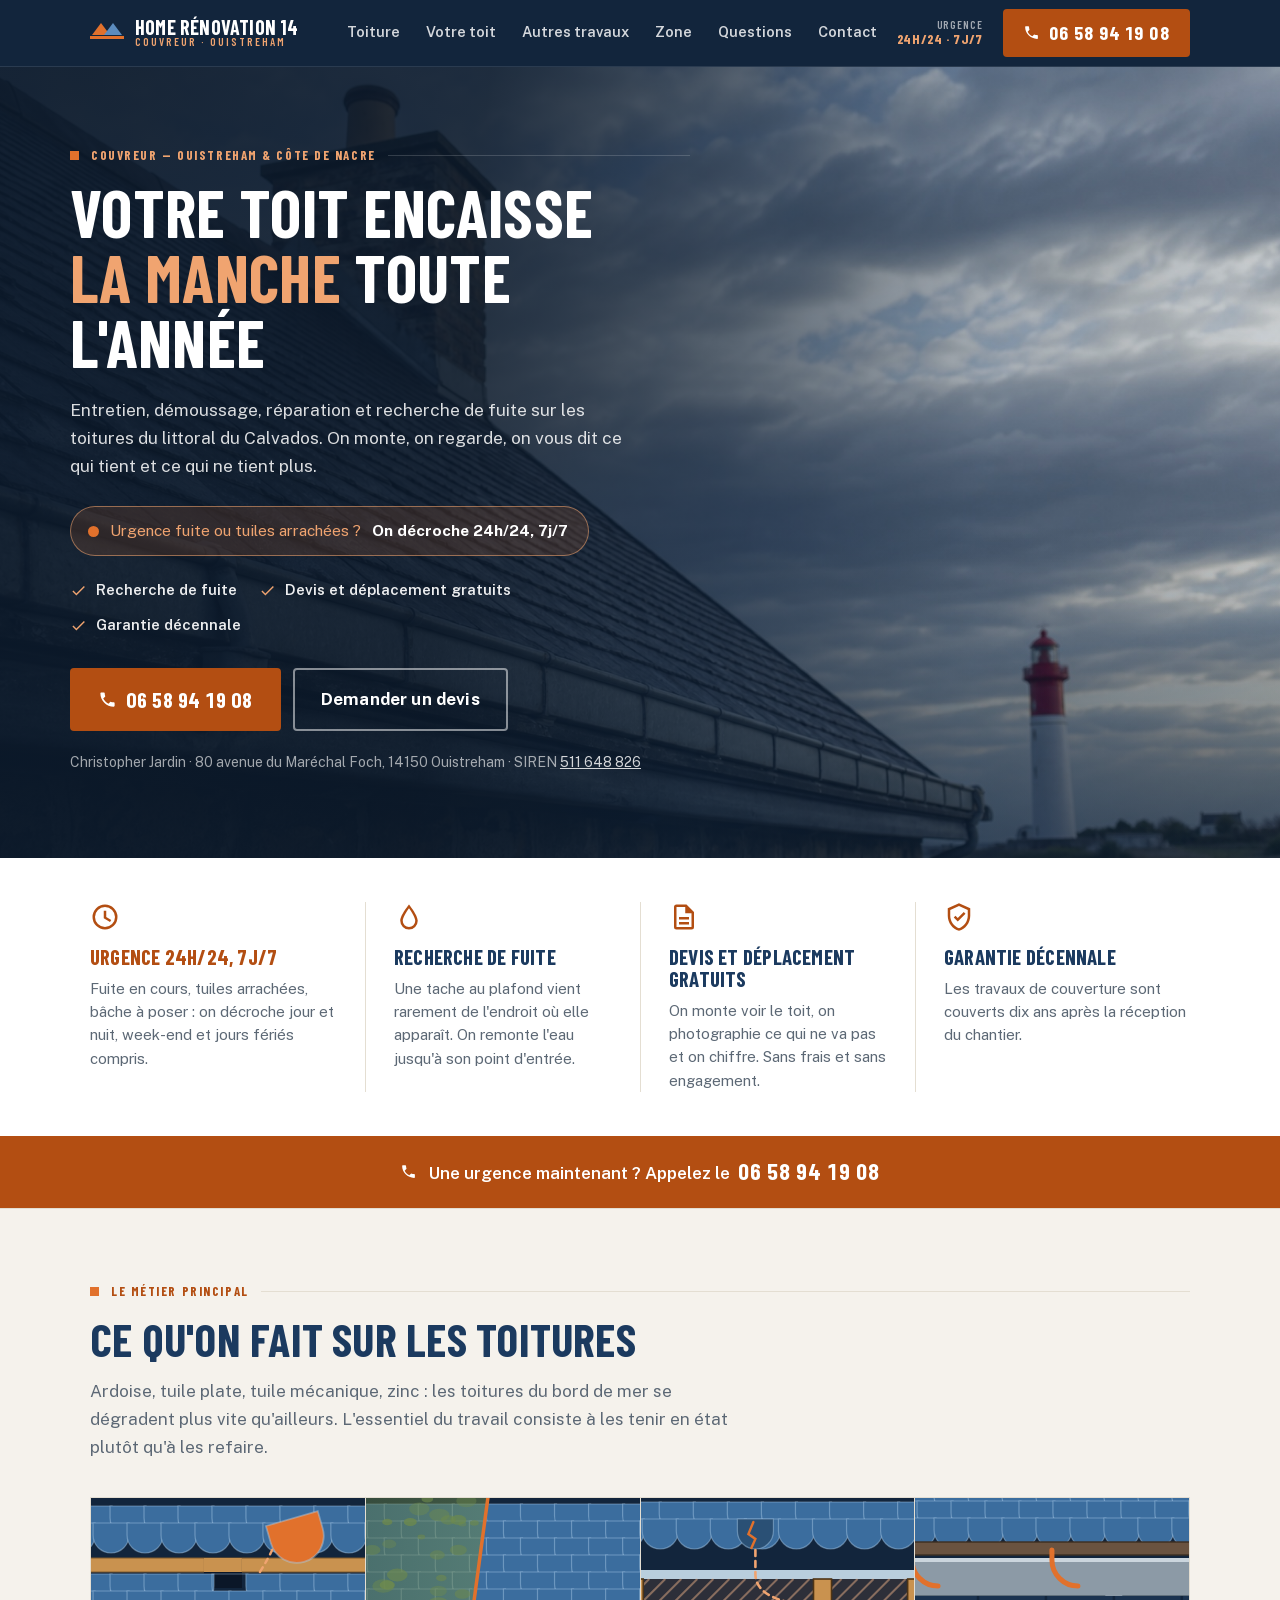
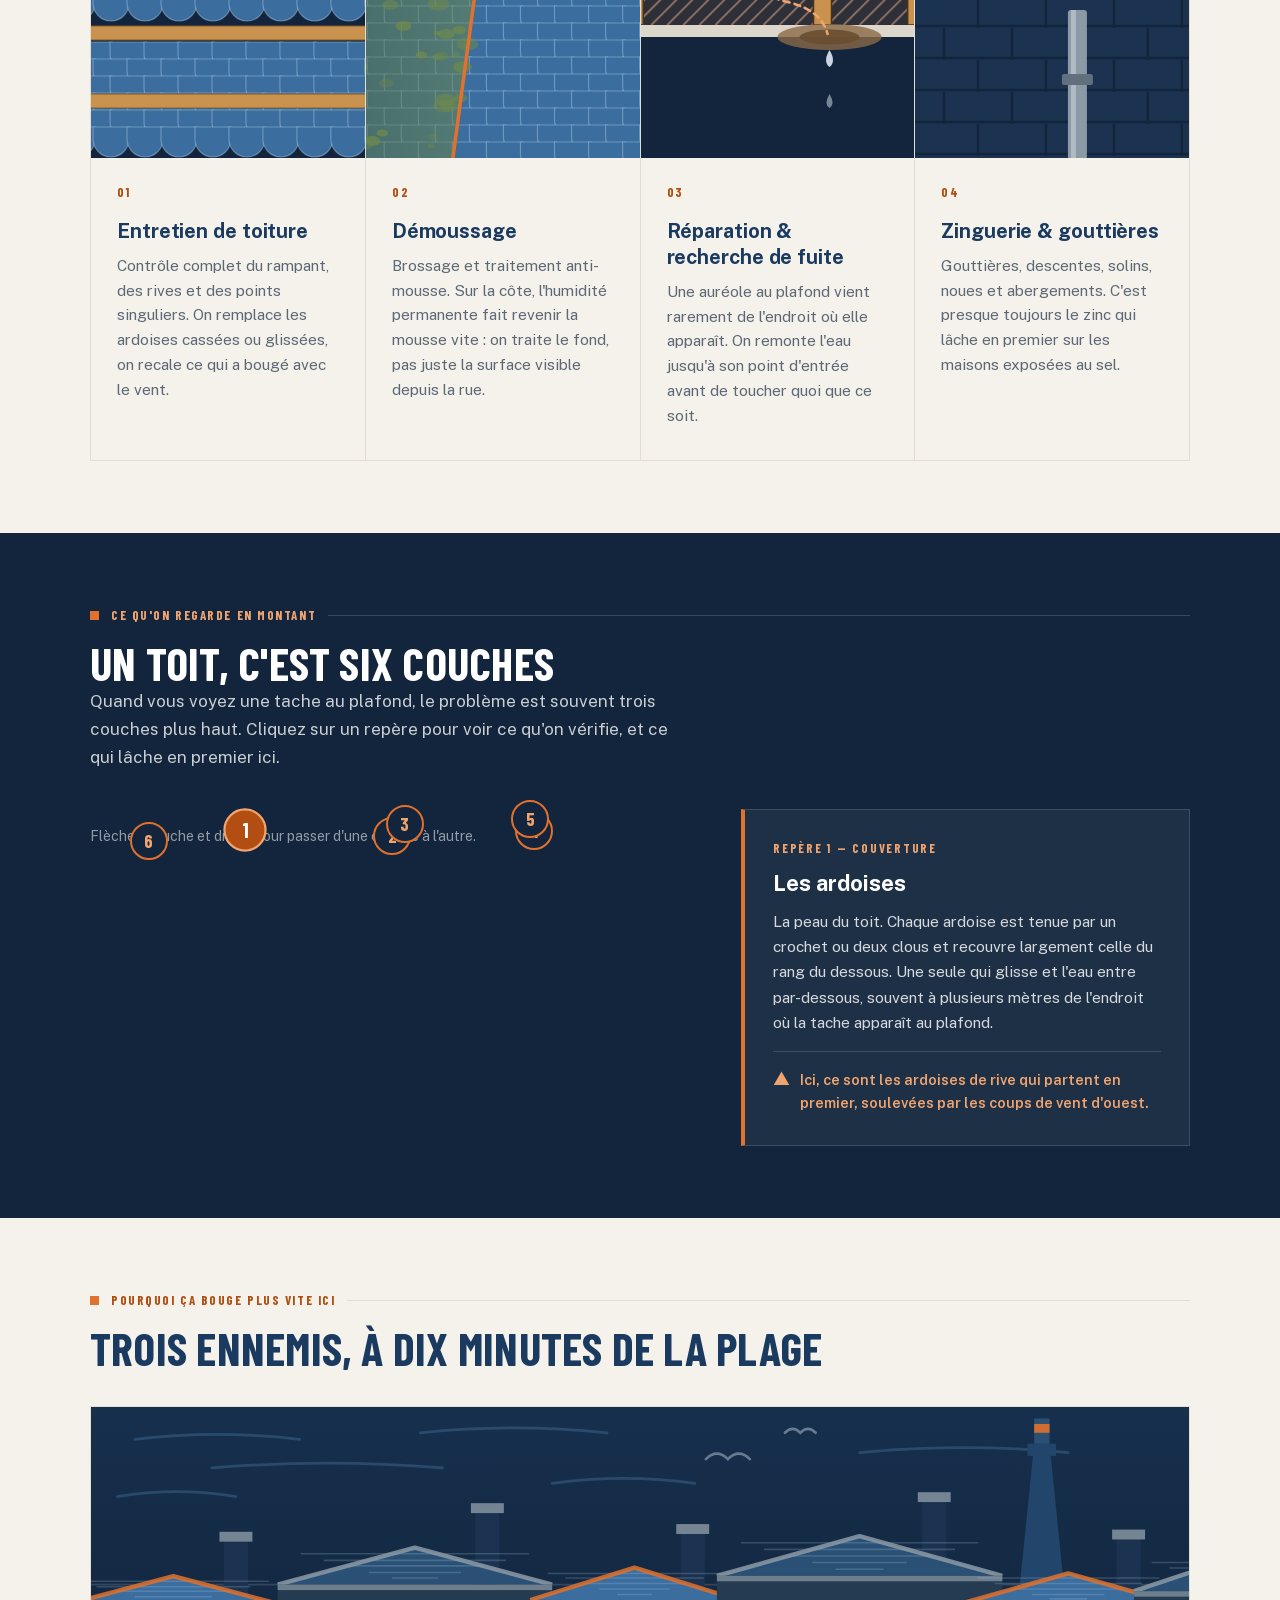
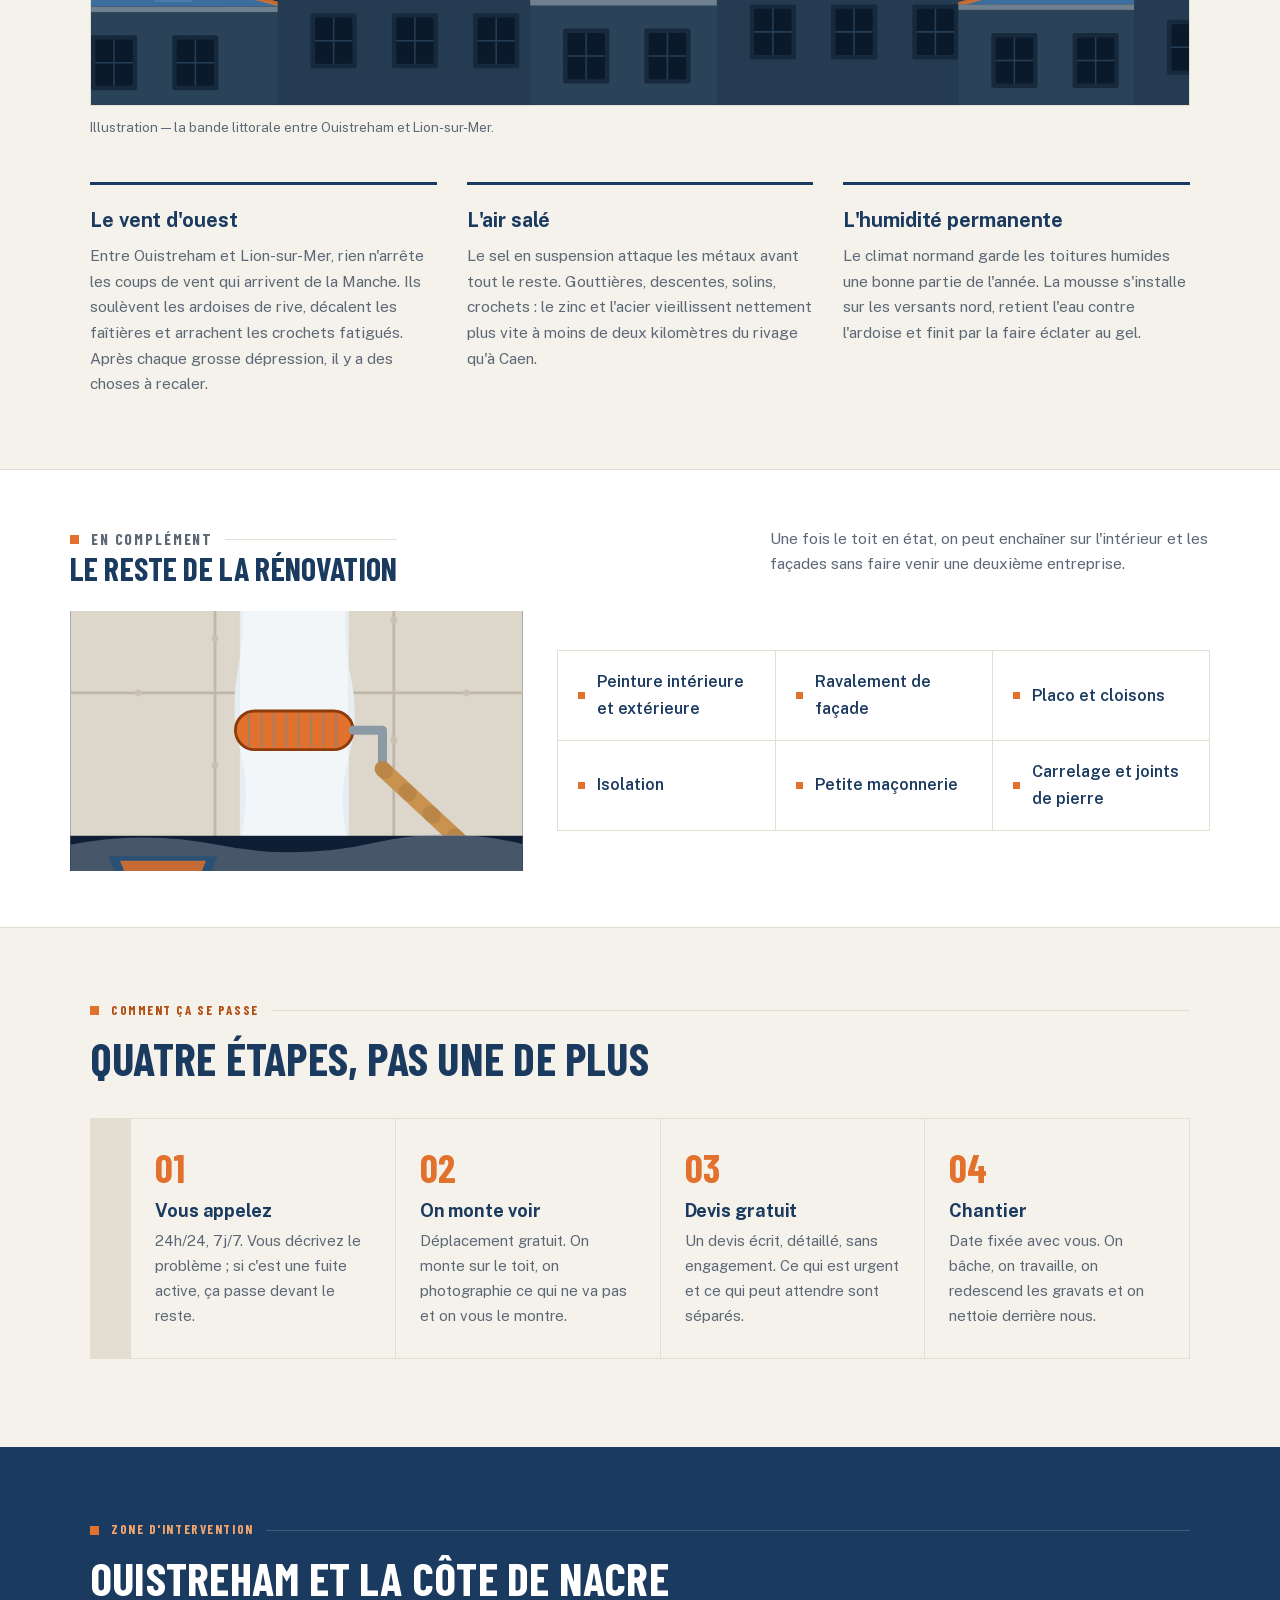
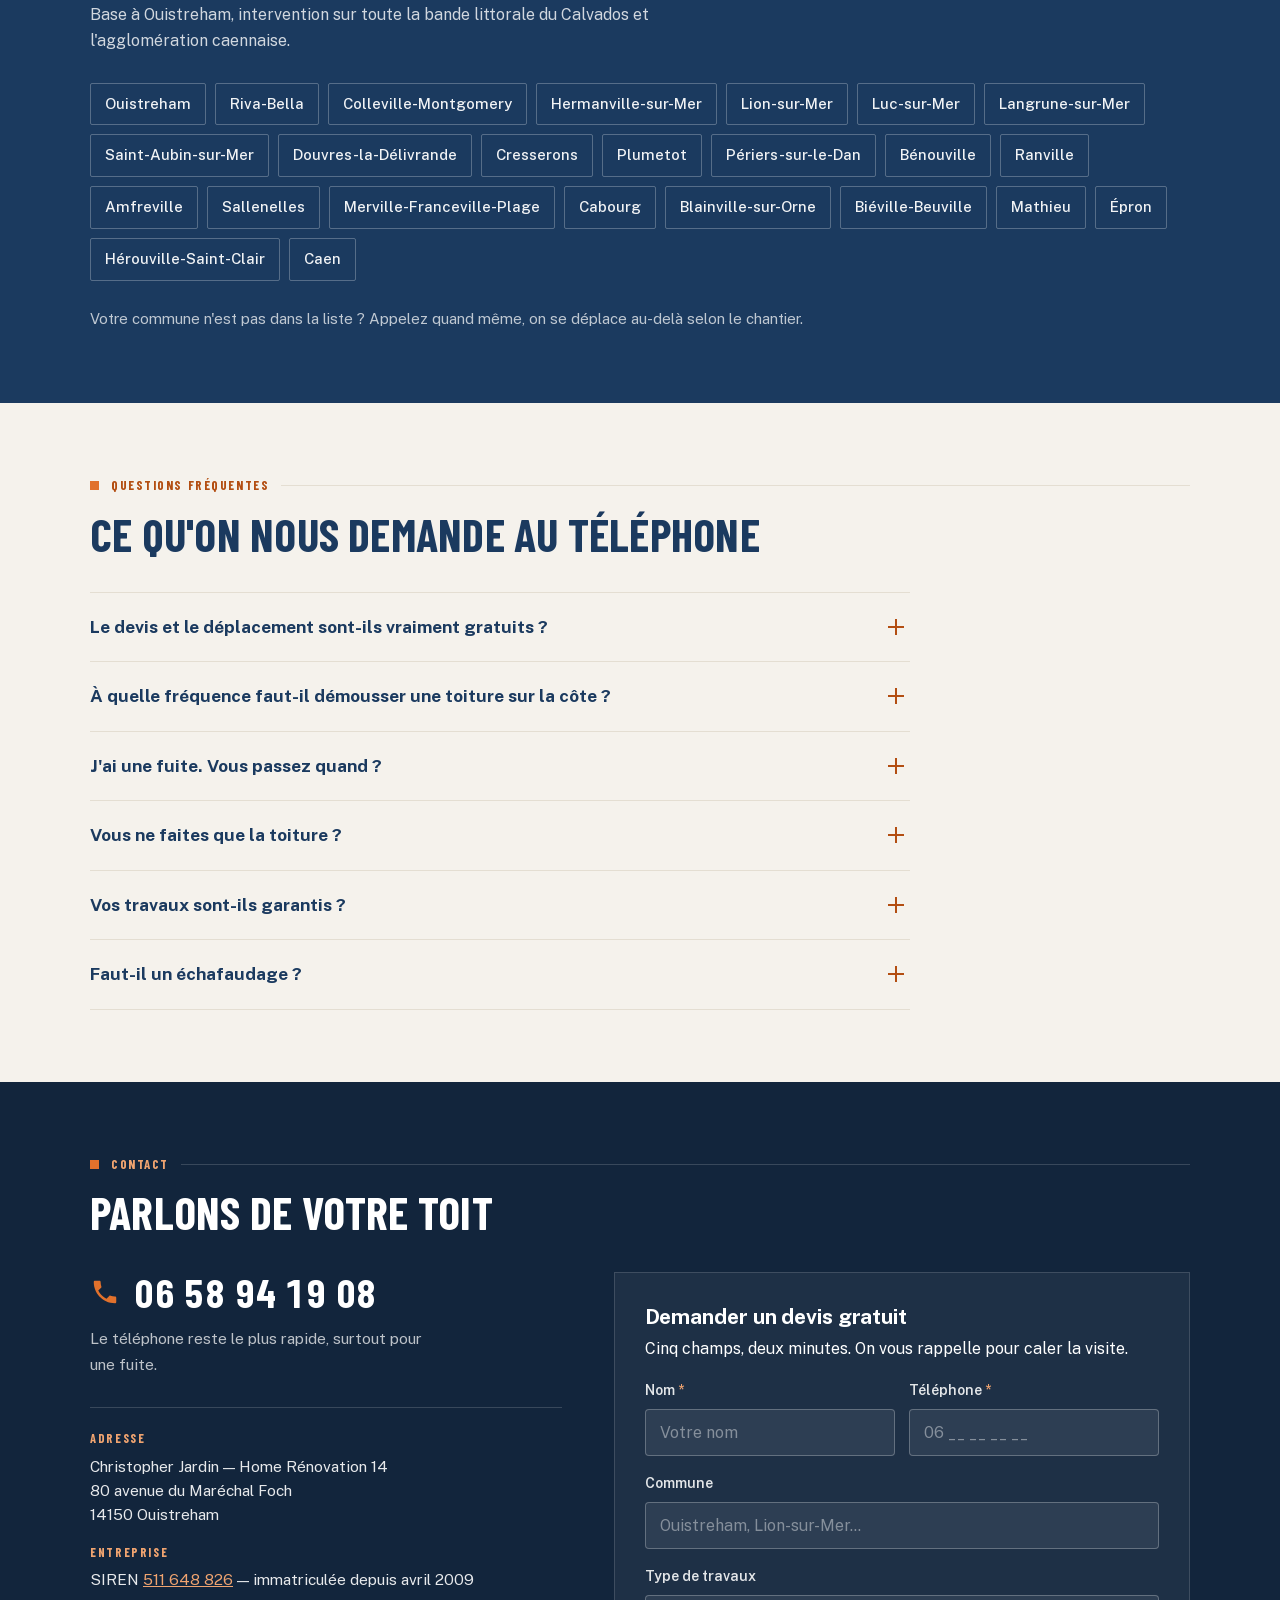
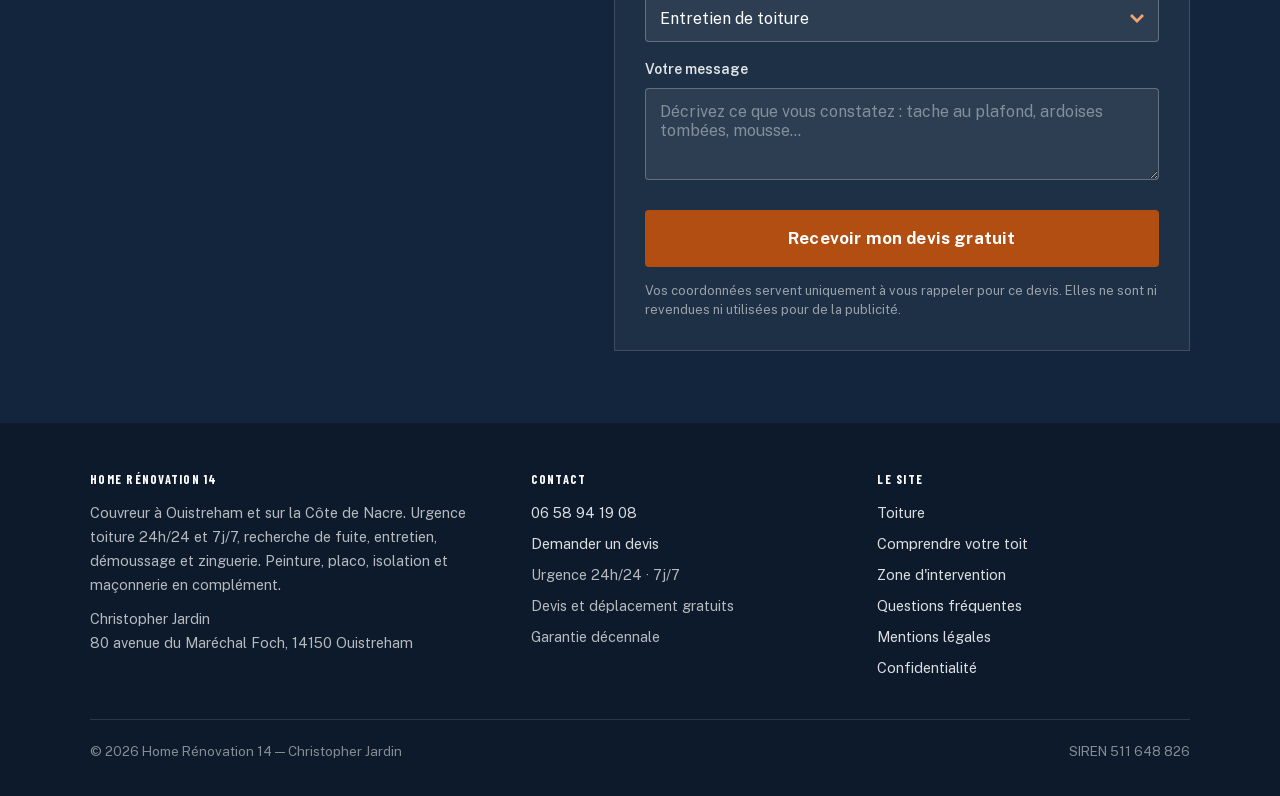
==== commit 2c4ce5a7: "Urgence 24h/24 mise en avant, photo réelle en hero Les quatre arguments qui font décrocher le téléph" ====
--- a/index.tpl.html
+++ b/index.tpl.html
@@ -3,14 +3,14 @@
 <head>
 <meta charset="UTF-8">
 <meta name="viewport" content="width=device-width, initial-scale=1">
-<title>Couvreur à Ouistreham (14) — Home Rénovation 14 | Entretien, démoussage et réparation de toiture</title>
-<meta name="description" content="Home Rénovation 14, couvreur à Ouistreham et sur la Côte de Nacre : entretien de toiture, démoussage, réparation, recherche de fuite, zinguerie. Devis et déplacement gratuits. 06 58 94 19 08.">
+<title>Couvreur Ouistreham (14) — Urgence toiture 24h/24, 7j/7 | Recherche de fuite, devis gratuit</title>
+<meta name="description" content="Couvreur à Ouistreham et sur la Côte de Nacre. Urgence toiture 24h/24 et 7j/7, recherche de fuite, entretien, démoussage, zinguerie. Devis et déplacement gratuits, garantie décennale. 06 58 94 19 08.">
 <meta name="theme-color" content="#12253C">
 <meta name="author" content="Christopher Jardin — Home Rénovation 14">
 <link rel="canonical" href="https://znk-v.github.io/home-renovation-14/">
 
 <meta property="og:title" content="Home Rénovation 14 — Couvreur à Ouistreham (Calvados)">
-<meta property="og:description" content="Entretien de toiture, démoussage, réparation, recherche de fuite et zinguerie sur la Côte de Nacre. Devis et déplacement gratuits.">
+<meta property="og:description" content="Urgence toiture 24h/24, 7j/7. Recherche de fuite, entretien, démoussage, zinguerie sur la Côte de Nacre. Devis et déplacement gratuits, garantie décennale.">
 <meta property="og:type" content="website">
 <meta property="og:locale" content="fr_FR">
 <meta property="og:site_name" content="Home Rénovation 14">
@@ -51,6 +51,7 @@
       <a href="#faq">Questions</a>
       <a href="#contact">Contact</a>
     </nav>
+    <span class="hdr-247" aria-hidden="true">Urgence<b>24h/24 · 7j/7</b></span>
     <a class="btn btn-tel" href="tel:+33658941908">
       <svg width="17" height="17" viewBox="0 0 24 24" fill="currentColor" aria-hidden="true"><path d="M6.6 10.8c1.4 2.8 3.8 5.1 6.6 6.6l2.2-2.2c.3-.3.7-.4 1-.2 1.2.4 2.4.6 3.6.6.6 0 1 .4 1 1V20c0 .6-.4 1-1 1-9.4 0-17-7.6-17-17 0-.6.4-1 1-1h3.5c.6 0 1 .4 1 1 0 1.3.2 2.5.6 3.6.1.4 0 .8-.2 1l-2.3 2.2z"/></svg>
       <span class="tel-num">06 58 94 19 08</span>
@@ -62,16 +63,26 @@
 
 <!-- ======================= HERO ======================= -->
 <section class="hero dark">
+  <picture>
+    <source media="(max-width:600px)" srcset="img/hero-toiture-900.jpg">
+    <img class="hero-photo" src="img/hero-toiture.jpg" width="1800" height="1013" fetchpriority="high"
+         alt="Toiture en ardoise et gouttière zinc en bord de mer, un phare de la Côte de Nacre en arrière-plan">
+  </picture>
+  <span class="hero-voile" aria-hidden="true"></span>
   <div class="wrap hero-in">
-    <div>
+    <div class="hero-txt">
       <p class="sur">Couvreur — Ouistreham &amp; Côte de Nacre</p>
       <h1>Votre toit encaisse<br><em>la Manche</em> toute l'année</h1>
       <p class="hero-lede">Entretien, démoussage, réparation et recherche de fuite sur les toitures
         du littoral du Calvados. On monte, on regarde, on vous dit ce qui tient et ce qui ne tient plus.</p>
+      <p class="urgence-pill">
+        <span class="pastille" aria-hidden="true"></span>
+        Urgence fuite ou tuiles arrachées&nbsp;? <b>On décroche 24h/24, 7j/7</b>
+      </p>
       <ul class="promesses">
-        <li><svg width="17" height="17" viewBox="0 0 24 24" fill="currentColor" aria-hidden="true"><path d="M9 16.2 4.8 12l-1.4 1.4L9 19 21 7l-1.4-1.4z"/></svg> Devis gratuit</li>
-        <li><svg width="17" height="17" viewBox="0 0 24 24" fill="currentColor" aria-hidden="true"><path d="M9 16.2 4.8 12l-1.4 1.4L9 19 21 7l-1.4-1.4z"/></svg> Déplacement gratuit</li>
-        <li><svg width="17" height="17" viewBox="0 0 24 24" fill="currentColor" aria-hidden="true"><path d="M9 16.2 4.8 12l-1.4 1.4L9 19 21 7l-1.4-1.4z"/></svg> Artisan installé depuis 2009</li>
+        <li><svg width="17" height="17" viewBox="0 0 24 24" fill="currentColor" aria-hidden="true"><path d="M9 16.2 4.8 12l-1.4 1.4L9 19 21 7l-1.4-1.4z"/></svg> Recherche de fuite</li>
+        <li><svg width="17" height="17" viewBox="0 0 24 24" fill="currentColor" aria-hidden="true"><path d="M9 16.2 4.8 12l-1.4 1.4L9 19 21 7l-1.4-1.4z"/></svg> Devis et déplacement gratuits</li>
+        <li><svg width="17" height="17" viewBox="0 0 24 24" fill="currentColor" aria-hidden="true"><path d="M9 16.2 4.8 12l-1.4 1.4L9 19 21 7l-1.4-1.4z"/></svg> Garantie décennale</li>
       </ul>
       <div class="hero-cta">
         <a class="btn btn-tel" href="tel:+33658941908">
@@ -83,8 +94,37 @@
       <p class="hero-note">Christopher Jardin · 80 avenue du Maréchal Foch, 14150 Ouistreham ·
         SIREN <a href="https://annuaire-entreprises.data.gouv.fr/entreprise/511648826" target="_blank" rel="noopener">511&nbsp;648&nbsp;826</a></p>
     </div>
-    <div class="hero-art"><!--HERO_SVG--></div>
-  </div>
+  </div>
+</section>
+
+<!-- ======================= LES 4 ATOUTS ======================= -->
+<section class="atouts" aria-label="Nos engagements">
+  <div class="wrap atouts-grid">
+      <article class="atout atout-247">
+        <svg class="atout-ico" width="30" height="30" viewBox="0 0 24 24" fill="currentColor" aria-hidden="true"><path d="M12 2a10 10 0 1 0 0 20 10 10 0 0 0 0-20zm0 18a8 8 0 1 1 0-16 8 8 0 0 1 0 16zm1-13h-2v6l5 3 1-1.7-4-2.3z"/></svg>
+        <h2>Urgence 24h/24, 7j/7</h2>
+        <p>Fuite en cours, tuiles arrachées, bâche à poser : on décroche jour et nuit, week-end et jours fériés compris.</p>
+      </article>
+      <article class="atout atout-fuite">
+        <svg class="atout-ico" width="30" height="30" viewBox="0 0 24 24" fill="currentColor" aria-hidden="true"><path d="M12 2S5 10.5 5 15a7 7 0 0 0 14 0c0-4.5-7-13-7-13zm0 18a5 5 0 0 1-5-5c0-2.6 3.2-7.6 5-10.1 1.8 2.5 5 7.5 5 10.1a5 5 0 0 1-5 5z"/></svg>
+        <h2>Recherche de fuite</h2>
+        <p>Une tache au plafond vient rarement de l'endroit où elle apparaît. On remonte l'eau jusqu'à son point d'entrée.</p>
+      </article>
+      <article class="atout atout-devis">
+        <svg class="atout-ico" width="30" height="30" viewBox="0 0 24 24" fill="currentColor" aria-hidden="true"><path d="M14 2H6a2 2 0 0 0-2 2v16a2 2 0 0 0 2 2h12a2 2 0 0 0 2-2V8l-6-6zm4 18H6V4h7v5h5v11zM8 12h8v2H8v-2zm0 4h8v2H8v-2z"/></svg>
+        <h2>Devis et déplacement gratuits</h2>
+        <p>On monte voir le toit, on photographie ce qui ne va pas et on chiffre. Sans frais et sans engagement.</p>
+      </article>
+      <article class="atout atout-decennale">
+        <svg class="atout-ico" width="30" height="30" viewBox="0 0 24 24" fill="currentColor" aria-hidden="true"><path d="M12 1 3 5v6c0 5.6 3.8 10.7 9 12 5.2-1.3 9-6.4 9-12V5l-9-4zm0 2.2 7 3.1V11c0 4.5-3 8.7-7 9.9-4-1.2-7-5.4-7-9.9V6.3l7-3.1zm-1 12.3-3.2-3.2 1.4-1.4L11 12.7l4.8-4.8 1.4 1.4-6.2 6.2z"/></svg>
+        <h2>Garantie décennale</h2>
+        <p>Les travaux de couverture sont couverts dix ans après la réception du chantier.</p>
+      </article>
+  </div>
+  <a class="atouts-cta" href="tel:+33658941908">
+    <svg width="17" height="17" viewBox="0 0 24 24" fill="currentColor" aria-hidden="true"><path d="M6.6 10.8c1.4 2.8 3.8 5.1 6.6 6.6l2.2-2.2c.3-.3.7-.4 1-.2 1.2.4 2.4.6 3.6.6.6 0 1 .4 1 1V20c0 .6-.4 1-1 1-9.4 0-17-7.6-17-17 0-.6.4-1 1-1h3.5c.6 0 1 .4 1 1 0 1.3.2 2.5.6 3.6.1.4 0 .8-.2 1l-2.3 2.2z"/></svg>
+    <span>Une urgence maintenant&nbsp;? Appelez le <b>06 58 94 19 08</b></span>
+  </a>
 </section>
 
 <!-- ======================= TOITURE ======================= -->
@@ -235,7 +275,7 @@
     <p class="sur">Comment ça se passe</p>
     <h2>Quatre étapes, pas une de plus</h2>
     <ol class="etapes">
-      <li><span class="n">01</span><h3>Vous appelez</h3><p>Vous décrivez le problème. Si c'est une fuite active, on le dit tout de suite : ça passe devant le reste.</p></li>
+      <li><span class="n">01</span><h3>Vous appelez</h3><p>24h/24, 7j/7. Vous décrivez le problème&nbsp;; si c'est une fuite active, ça passe devant le reste.</p></li>
       <li><span class="n">02</span><h3>On monte voir</h3><p>Déplacement gratuit. On monte sur le toit, on photographie ce qui ne va pas et on vous le montre.</p></li>
       <li><span class="n">03</span><h3>Devis gratuit</h3><p>Un devis écrit, détaillé, sans engagement. Ce qui est urgent et ce qui peut attendre sont séparés.</p></li>
       <li><span class="n">04</span><h3>Chantier</h3><p>Date fixée avec vous. On bâche, on travaille, on redescend les gravats et on nettoie derrière nous.</p></li>
@@ -285,9 +325,9 @@
 
       <div class="faq-item">
         <h3><button class="faq-q" aria-expanded="false">J'ai une fuite. Vous passez quand&nbsp;?</button></h3>
-        <div class="faq-a"><div>Une fuite active passe avant les chantiers d'entretien. Appelez directement plutôt
-          que d'écrire&nbsp;: on vous dit au téléphone quand on peut venir, et ce que vous pouvez faire en attendant
-          pour limiter les dégâts à l'intérieur.</div></div>
+        <div class="faq-a"><div>On décroche 24h/24 et 7j/7, week-end et jours fériés compris. Une fuite active passe
+          devant les chantiers d'entretien. Appelez plutôt que d'écrire&nbsp;: on vous dit au téléphone quand on
+          arrive, et ce que vous pouvez faire en attendant pour limiter les dégâts à l'intérieur.</div></div>
       </div>
 
       <div class="faq-item">
@@ -295,6 +335,13 @@
         <div class="faq-a"><div>La toiture est l'activité principale. On fait aussi la peinture, le ravalement,
           le placo, l'isolation, la petite maçonnerie et le carrelage, ce qui évite de faire venir une seconde
           entreprise quand un chantier de toiture ouvre sur des reprises à l'intérieur.</div></div>
+      </div>
+
+      <div class="faq-item">
+        <h3><button class="faq-q" aria-expanded="false">Vos travaux sont-ils garantis&nbsp;?</button></h3>
+        <div class="faq-a"><div>Oui. Les travaux de couverture sont couverts par la garantie décennale&nbsp;:
+          pendant dix ans après la réception du chantier, tout désordre qui compromet l'étanchéité ou la solidité
+          de l'ouvrage est pris en charge. L'attestation vous est remise avec le devis.</div></div>
       </div>
 
       <div class="faq-item">
@@ -393,8 +440,9 @@
     <div class="ftr-grid">
       <div>
         <strong>Home Rénovation 14</strong>
-        <p style="margin:0 0 10px">Couvreur à Ouistreham et sur la Côte de Nacre. Entretien, démoussage,
-          réparation de toiture et zinguerie. Peinture, placo, isolation et maçonnerie en complément.</p>
+        <p style="margin:0 0 10px">Couvreur à Ouistreham et sur la Côte de Nacre. Urgence toiture 24h/24 et 7j/7,
+          recherche de fuite, entretien, démoussage et zinguerie. Peinture, placo, isolation et maçonnerie
+          en complément.</p>
         <p style="margin:0">Christopher Jardin<br>80 avenue du Maréchal Foch, 14150 Ouistreham</p>
       </div>
       <div>
@@ -402,7 +450,9 @@
         <ul>
           <li><a href="tel:+33658941908">06 58 94 19 08</a></li>
           <li><a href="#contact">Demander un devis</a></li>
+          <li>Urgence 24h/24 · 7j/7</li>
           <li>Devis et déplacement gratuits</li>
+          <li>Garantie décennale</li>
         </ul>
       </div>
       <div>
@@ -425,8 +475,8 @@
 </footer>
 
 <a class="sticky-tel" href="tel:+33658941908">
-  <svg width="22" height="22" viewBox="0 0 24 24" fill="currentColor" aria-hidden="true"><path d="M6.6 10.8c1.4 2.8 3.8 5.1 6.6 6.6l2.2-2.2c.3-.3.7-.4 1-.2 1.2.4 2.4.6 3.6.6.6 0 1 .4 1 1V20c0 .6-.4 1-1 1-9.4 0-17-7.6-17-17 0-.6.4-1 1-1h3.5c.6 0 1 .4 1 1 0 1.3.2 2.5.6 3.6.1.4 0 .8-.2 1l-2.3 2.2z"/></svg>
-  06 58 94 19 08
+  <span class="sticky-lab">Urgence 24h/24 · 7j/7</span>
+  <span class="sticky-num"><svg width="21" height="21" viewBox="0 0 24 24" fill="currentColor" aria-hidden="true"><path d="M6.6 10.8c1.4 2.8 3.8 5.1 6.6 6.6l2.2-2.2c.3-.3.7-.4 1-.2 1.2.4 2.4.6 3.6.6.6 0 1 .4 1 1V20c0 .6-.4 1-1 1-9.4 0-17-7.6-17-17 0-.6.4-1 1-1h3.5c.6 0 1 .4 1 1 0 1.3.2 2.5.6 3.6.1.4 0 .8-.2 1l-2.3 2.2z"/></svg>06 58 94 19 08</span>
 </a>
 
 <script type="application/ld+json">
@@ -441,6 +491,8 @@
   "priceRange":"€€",
   "foundingDate":"2009-04-03",
   "identifier":{"@type":"PropertyValue","name":"SIREN","value":"511648826"},
+  "openingHoursSpecification":[{"@type":"OpeningHoursSpecification","dayOfWeek":["Monday","Tuesday","Wednesday","Thursday","Friday","Saturday","Sunday"],"opens":"00:00","closes":"23:59"}],
+  "availableLanguage":"fr",
   "address":{"@type":"PostalAddress","streetAddress":"80 avenue du Maréchal Foch","addressLocality":"Ouistreham","postalCode":"14150","addressRegion":"Calvados","addressCountry":"FR"},
   "areaServed":[
     {"@type":"City","name":"Ouistreham"},{"@type":"City","name":"Colleville-Montgomery"},
@@ -453,6 +505,8 @@
   "hasOfferCatalog":{
     "@type":"OfferCatalog","name":"Prestations",
     "itemListElement":[
+      {"@type":"Offer","itemOffered":{"@type":"Service","name":"Intervention d'urgence toiture 24h/24","description":"Fuite en cours, tuiles arrachées, bâchage : intervention 24h/24 et 7j/7 sur Ouistreham et la Côte de Nacre."}},
+      {"@type":"Offer","itemOffered":{"@type":"Service","name":"Recherche de fuite","description":"Localisation du point d'entrée de l'eau avant toute réparation de la couverture."}},
       {"@type":"Offer","itemOffered":{"@type":"Service","name":"Entretien de toiture","description":"Contrôle du rampant, des rives et des points singuliers, remplacement des ardoises cassées ou glissées."}},
       {"@type":"Offer","itemOffered":{"@type":"Service","name":"Démoussage de toiture","description":"Brossage et traitement anti-mousse des toitures du littoral du Calvados."}},
       {"@type":"Offer","itemOffered":{"@type":"Service","name":"Réparation et recherche de fuite","description":"Localisation du point d'entrée de l'eau et réparation de la couverture."}},
@@ -472,8 +526,9 @@
   "mainEntity":[
     {"@type":"Question","name":"Le devis et le déplacement sont-ils vraiment gratuits ?","acceptedAnswer":{"@type":"Answer","text":"Oui, les deux. On se déplace pour monter voir la toiture et vous remettre un devis écrit, sans que ça vous engage à quoi que ce soit et sans frais si vous ne donnez pas suite."}},
     {"@type":"Question","name":"À quelle fréquence faut-il démousser une toiture sur la côte ?","acceptedAnswer":{"@type":"Answer","text":"Comptez un passage tous les trois à cinq ans en bord de mer, contre sept à dix ans à l'intérieur des terres. Les versants nord et les toitures à faible pente se chargent le plus vite. Un contrôle visuel une fois par an suffit à voir si l'échéance approche."}},
-    {"@type":"Question","name":"J'ai une fuite. Vous passez quand ?","acceptedAnswer":{"@type":"Answer","text":"Une fuite active passe avant les chantiers d'entretien. Appelez directement plutôt que d'écrire : on vous dit au téléphone quand on peut venir, et ce que vous pouvez faire en attendant pour limiter les dégâts à l'intérieur."}},
+    {"@type":"Question","name":"J'ai une fuite. Vous passez quand ?","acceptedAnswer":{"@type":"Answer","text":"On décroche 24h/24 et 7j/7, week-end et jours fériés compris. Une fuite active passe devant les chantiers d'entretien. Appelez plutôt que d'écrire : on vous dit au téléphone quand on arrive, et ce que vous pouvez faire en attendant pour limiter les dégâts à l'intérieur."}},
     {"@type":"Question","name":"Vous ne faites que la toiture ?","acceptedAnswer":{"@type":"Answer","text":"La toiture est l'activité principale. On fait aussi la peinture, le ravalement, le placo, l'isolation, la petite maçonnerie et le carrelage, ce qui évite de faire venir une seconde entreprise quand un chantier de toiture ouvre sur des reprises à l'intérieur."}},
+    {"@type":"Question","name":"Vos travaux sont-ils garantis ?","acceptedAnswer":{"@type":"Answer","text":"Oui. Les travaux de couverture sont couverts par la garantie décennale : pendant dix ans après la réception du chantier, tout désordre qui compromet l'étanchéité ou la solidité de l'ouvrage est pris en charge. L'attestation vous est remise avec le devis."}},
     {"@type":"Question","name":"Faut-il un échafaudage ?","acceptedAnswer":{"@type":"Answer","text":"Pas systématiquement. Pour un démoussage ou le remplacement de quelques ardoises, une échelle de toit suffit dans la plupart des cas. On vous le dit lors de la visite : si un échafaudage est nécessaire, il apparaît sur le devis, jamais en supplément après coup."}}
   ]
 }
--- a/css/style.css
+++ b/css/style.css
@@ -430,3 +430,129 @@
   .coupe-fig.anim-prete .cch,
   .coupe-fig.anim-prete .hot{opacity:1;transform:none;transition:none}
 }
+
+/* ============================================================
+   Urgence 24h/24 — les quatre arguments qui font décrocher
+   ============================================================ */
+
+/* mention collée au bouton d'appel de l'en-tête */
+.hdr-247{
+  display:flex;flex-direction:column;line-height:1.15;text-align:right;
+  font-family:var(--display);text-transform:uppercase;letter-spacing:.08em;
+  font-size:11px;color:rgba(255,255,255,.6);font-weight:600;
+}
+.hdr-247 b{font-size:14px;color:var(--tuile-clair);letter-spacing:.05em;font-weight:700}
+@media (max-width:860px){.hdr-247{display:none}}
+
+/* bandeau urgence dans le hero */
+.urgence-pill{
+  display:inline-flex;align-items:center;gap:11px;flex-wrap:wrap;
+  background:rgba(225,113,44,.15);border:1px solid rgba(240,164,112,.55);
+  border-radius:999px;padding:11px 20px 11px 17px;margin:0 0 22px;
+  font-size:15.5px;color:var(--tuile-clair);
+}
+.urgence-pill b{color:#fff;font-weight:700}
+.pastille{
+  width:11px;height:11px;border-radius:50%;background:var(--tuile);flex:none;
+  box-shadow:0 0 0 0 rgba(225,113,44,.75);animation:battement 2.2s infinite;
+}
+@keyframes battement{
+  0%{box-shadow:0 0 0 0 rgba(225,113,44,.7)}
+  70%{box-shadow:0 0 0 11px rgba(225,113,44,0)}
+  100%{box-shadow:0 0 0 0 rgba(225,113,44,0)}
+}
+@media (prefers-reduced-motion:reduce){.pastille{animation:none}}
+
+/* la bande des quatre atouts, juste sous le hero */
+.atouts{background:var(--blanc);border-bottom:1px solid var(--sable)}
+.atouts-grid{
+  display:grid;grid-template-columns:repeat(4,1fr);gap:0;
+  padding-top:44px;padding-bottom:44px;
+}
+.atout{padding:0 28px;border-left:1px solid var(--sable)}
+.atout:first-child{border-left:0;padding-left:0}
+.atout:last-child{padding-right:0}
+.atout-ico{color:var(--tuile-fonce);margin-bottom:14px}
+.atout h2{
+  font-family:var(--display);text-transform:uppercase;font-weight:700;
+  font-size:21px;line-height:1.05;letter-spacing:.01em;color:var(--ardoise);margin-bottom:9px;
+}
+.atout p{font-size:15px;line-height:1.55;color:var(--galet)}
+
+/* le premier atout porte l'accent : c'est l'argument le plus fort */
+.atout-247 .atout-ico{color:var(--tuile-fonce)}
+.atout-247 h2{color:var(--tuile-fonce)}
+
+.atouts-cta{
+  display:flex;align-items:center;justify-content:center;gap:12px;
+  background:var(--tuile-fonce);color:#fff;text-decoration:none;
+  padding:17px 20px;font-size:17px;font-weight:600;text-align:center;
+}
+.atouts-cta b{font-family:var(--display);font-weight:700;font-size:23px;letter-spacing:.03em;
+  font-variant-numeric:tabular-nums;vertical-align:-1px;margin-left:4px}
+.atouts-cta:hover{background:#993f0b}
+.atouts-cta svg{flex:none}
+
+@media (max-width:920px){
+  .atouts-grid{grid-template-columns:repeat(2,1fr);gap:32px 0;padding-top:38px;padding-bottom:38px}
+  .atout:nth-child(odd){border-left:0;padding-left:0}
+  .atout:nth-child(even){padding-right:0}
+}
+@media (max-width:560px){
+  .atouts-grid{grid-template-columns:1fr;gap:28px}
+  .atout{border-left:0;padding:0}
+  .atout::before{content:"";display:block;width:34px;height:3px;background:var(--tuile);margin-bottom:16px}
+  .atouts-cta{flex-direction:column;gap:4px;font-size:16px}
+}
+
+/* barre sticky mobile sur deux lignes */
+@media (max-width:768px){
+  :root{--sticky-h:70px}
+  .sticky-tel{height:70px;flex-direction:column;gap:2px;line-height:1.05}
+  .sticky-num{display:flex;align-items:center;gap:9px}
+  .sticky-lab{
+    font-family:var(--corps);font-size:11.5px;font-weight:700;letter-spacing:.09em;
+    text-transform:uppercase;color:rgba(255,255,255,.9);
+  }
+}
+
+/* ============================================================
+   Hero photo — la vraie toiture, avec voile de lisibilité
+   ============================================================ */
+.hero{position:relative;isolation:isolate}
+.hero-photo{
+  position:absolute;inset:0;width:100%;height:100%;
+  object-fit:cover;object-position:36% 46%;z-index:0;
+  /* Image retournée : le phare passe à droite, dégagé du texte, et la masse
+     sombre de la toiture vient se placer derrière lui. */
+  transform:scaleX(-1);
+}
+/* Le voile n'est pas décoratif : c'est lui qui tient le contraste AA du texte.
+   Opaque à gauche où se pose le texte, il s'ouvre à droite sur l'ardoise. */
+.hero-voile{
+  position:absolute;inset:0;z-index:1;pointer-events:none;
+  background:
+    linear-gradient(96deg,
+      rgba(11,25,42,.94) 0%,
+      rgba(11,25,42,.88) 36%,
+      rgba(13,31,52,.68) 56%,
+      rgba(16,38,63,.34) 76%,
+      rgba(18,42,68,.20) 100%),
+    linear-gradient(to top, rgba(11,25,42,.62) 0%, rgba(11,25,42,0) 42%);
+}
+.hero-in{position:relative;z-index:2;display:block;padding:78px 0 84px}
+.hero-txt{max-width:620px}
+
+/* Sous 900 px, le voile écrasait la photo. On la sort du fond : elle devient un
+   bandeau plein en haut du hero, et le texte reprend un fond plein derrière lui. */
+@media (max-width:900px){
+  .hero{display:flex;flex-direction:column;background:var(--ardoise-nuit)}
+  .hero picture{display:block;order:-1}
+  .hero-photo{position:static;width:100%;height:230px;object-position:34% 44%}
+  .hero-voile{display:none}
+  .hero-in{padding:38px 0 54px}
+}
+@media (max-width:520px){
+  .hero-photo{height:190px}
+}
+}
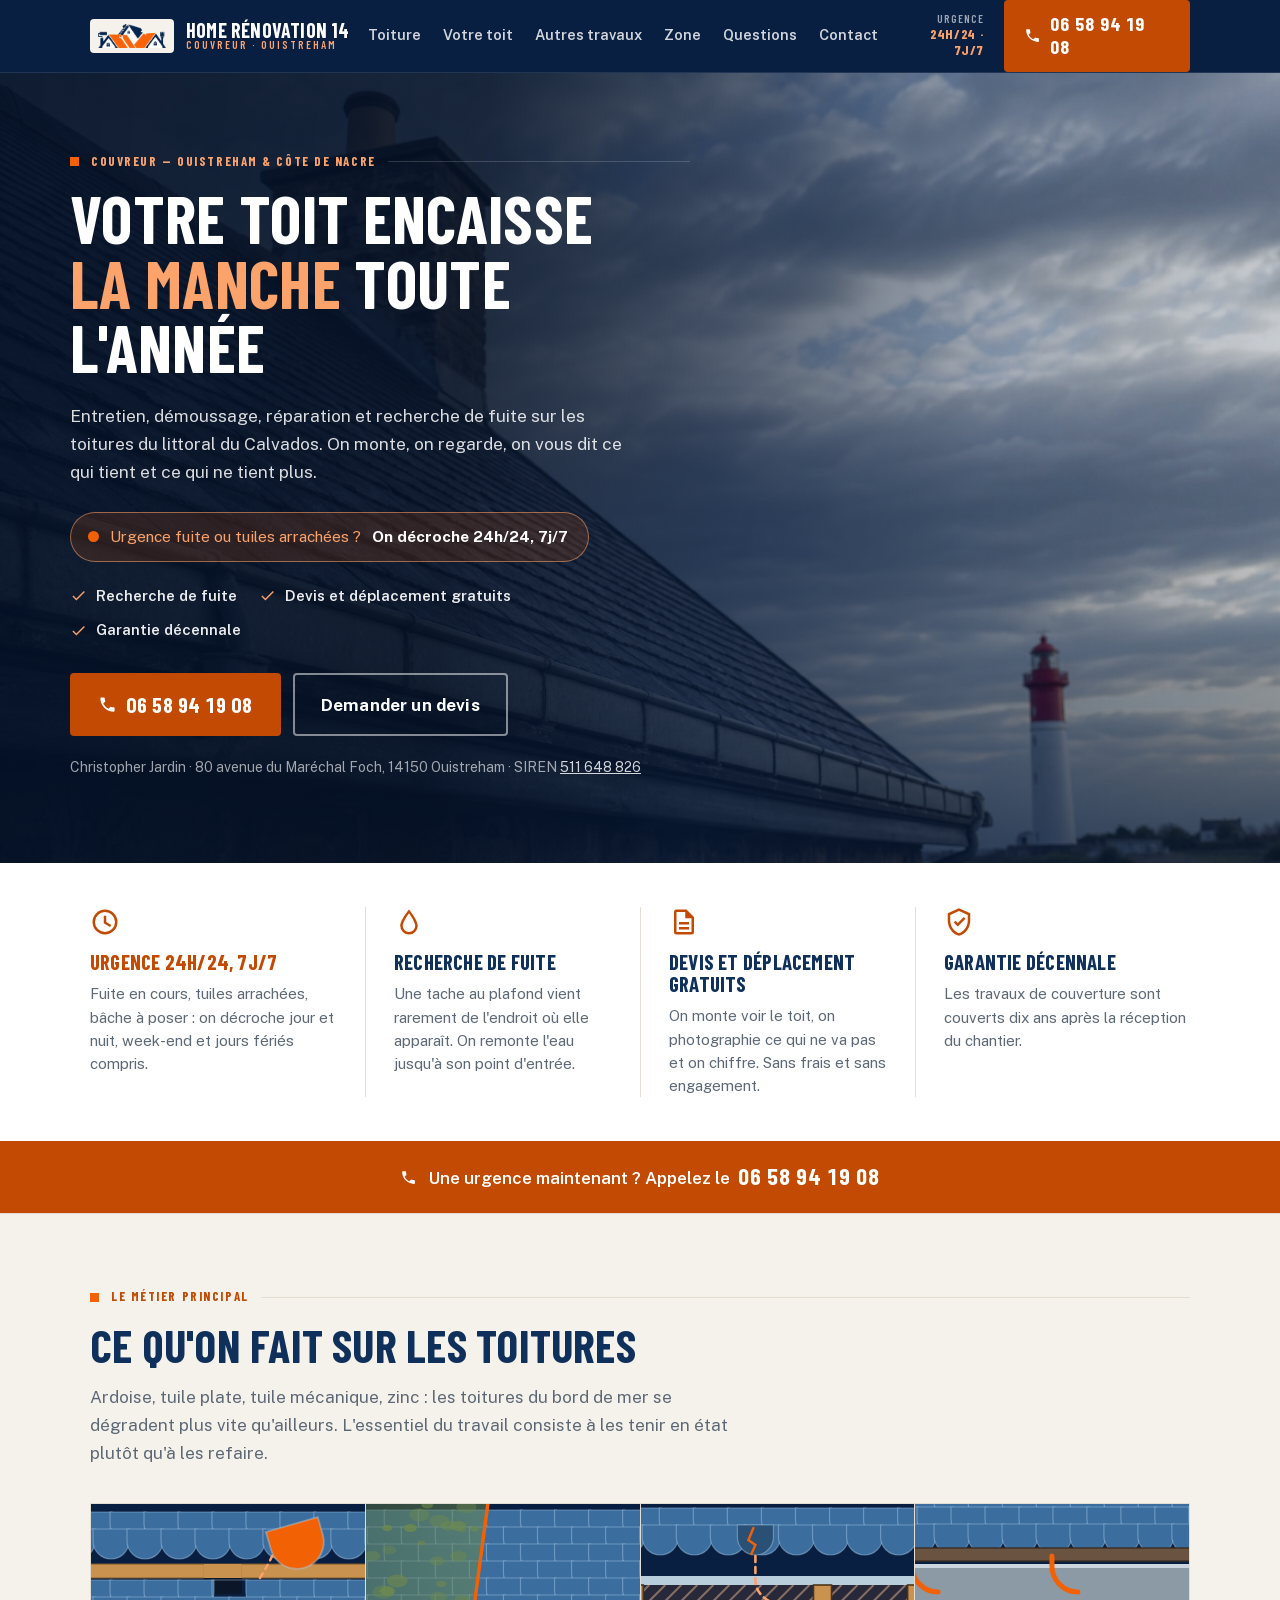
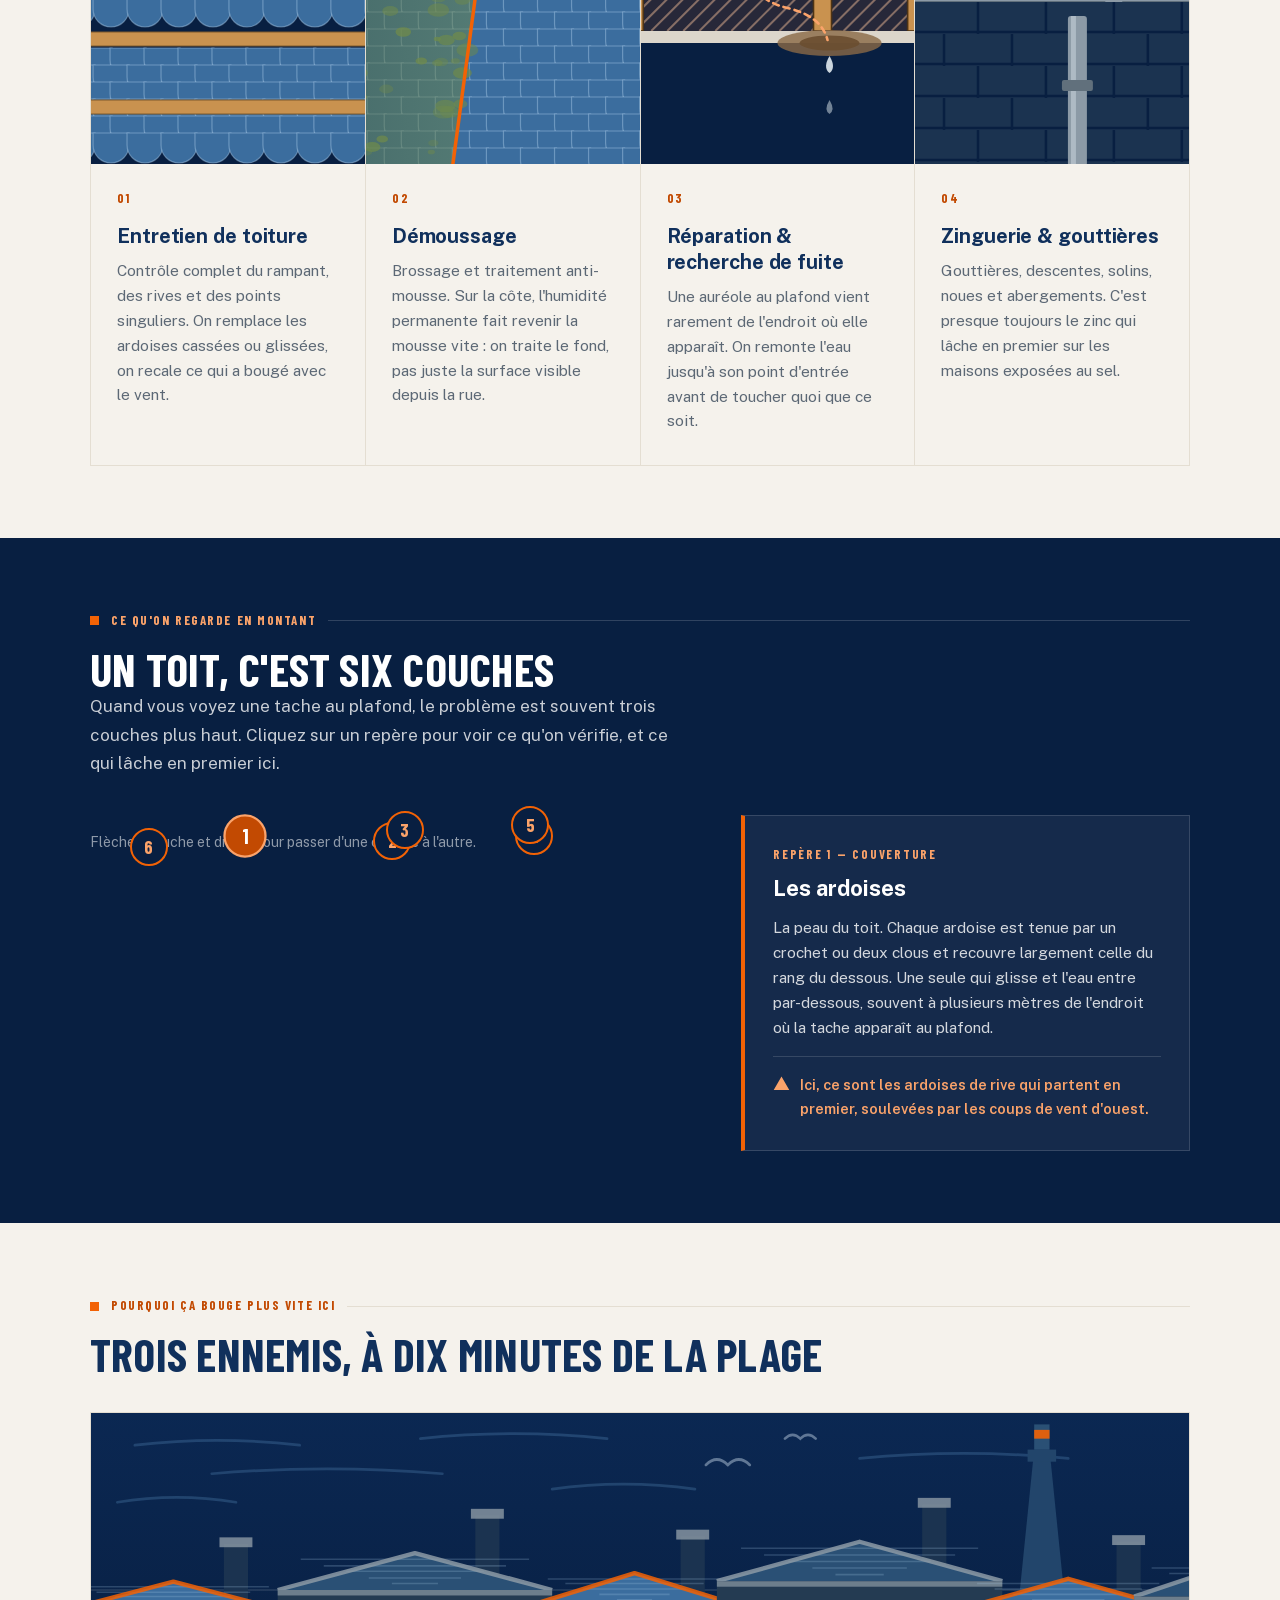
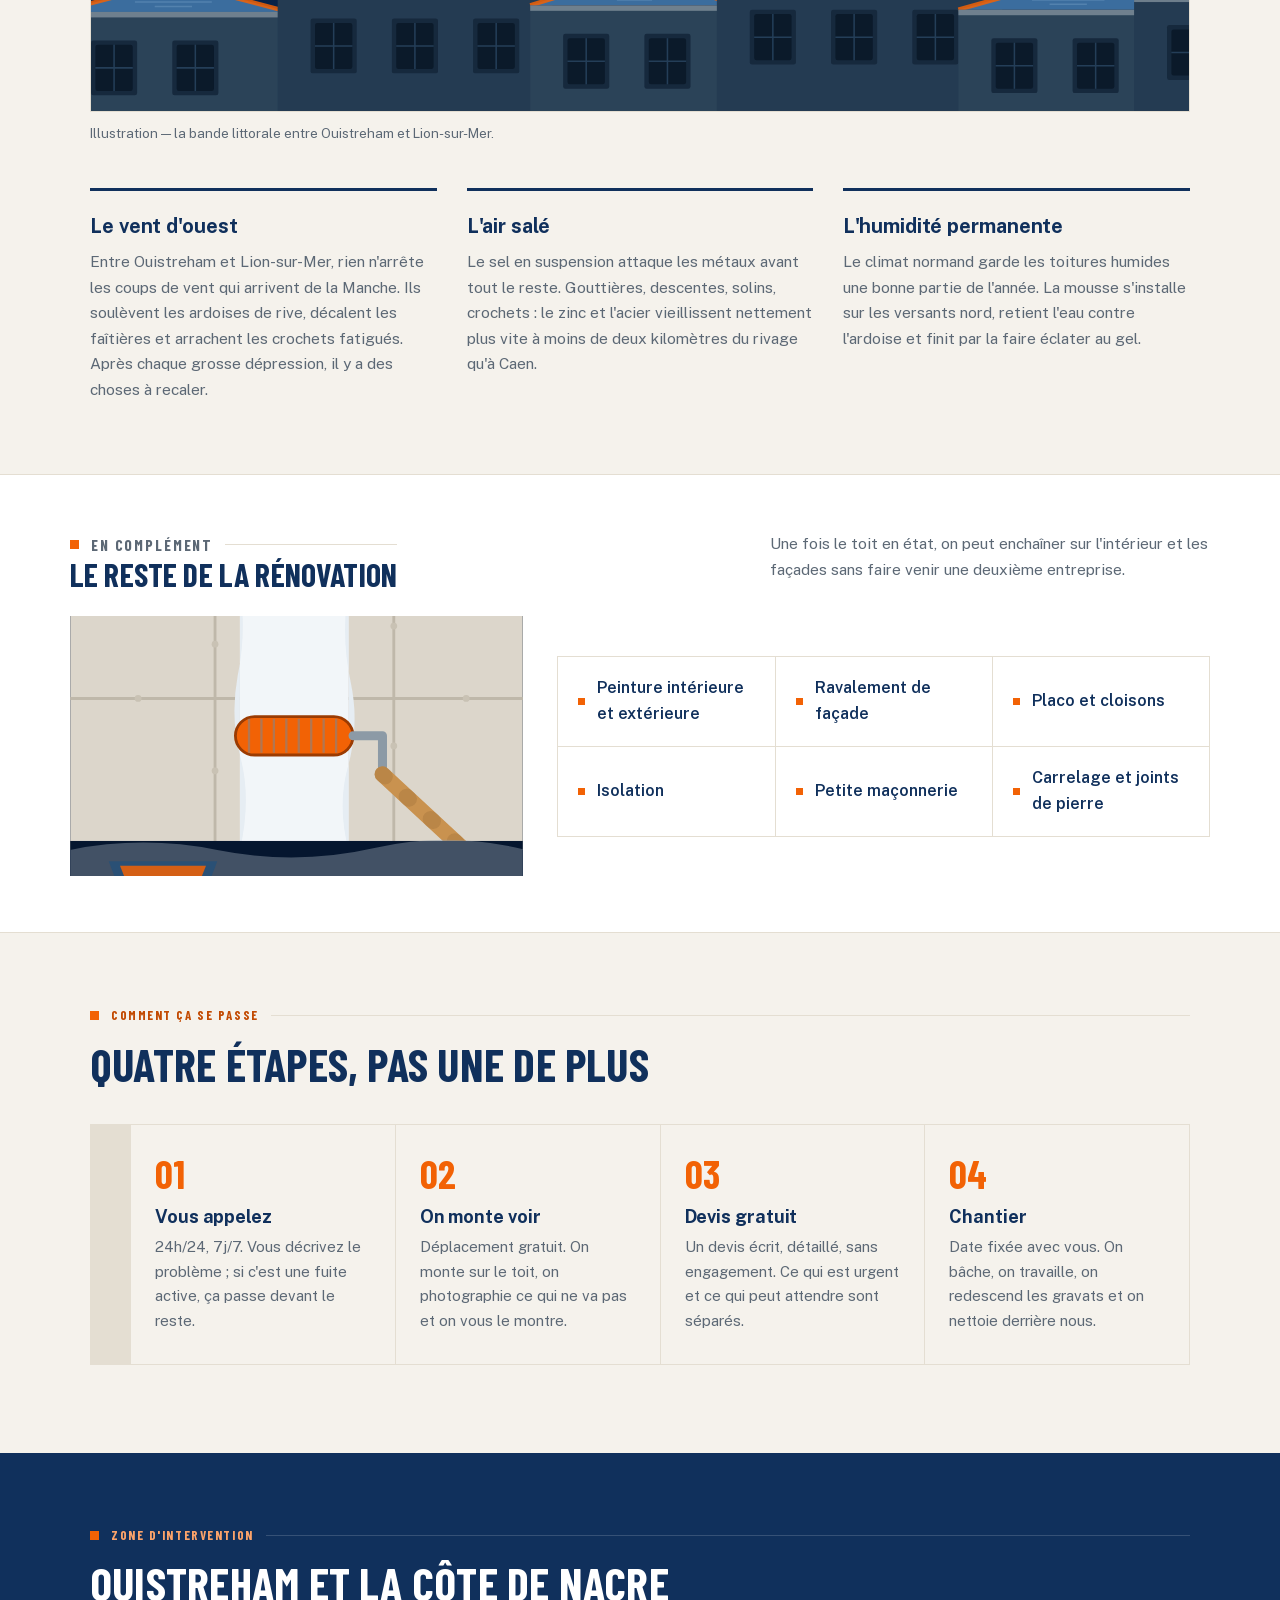
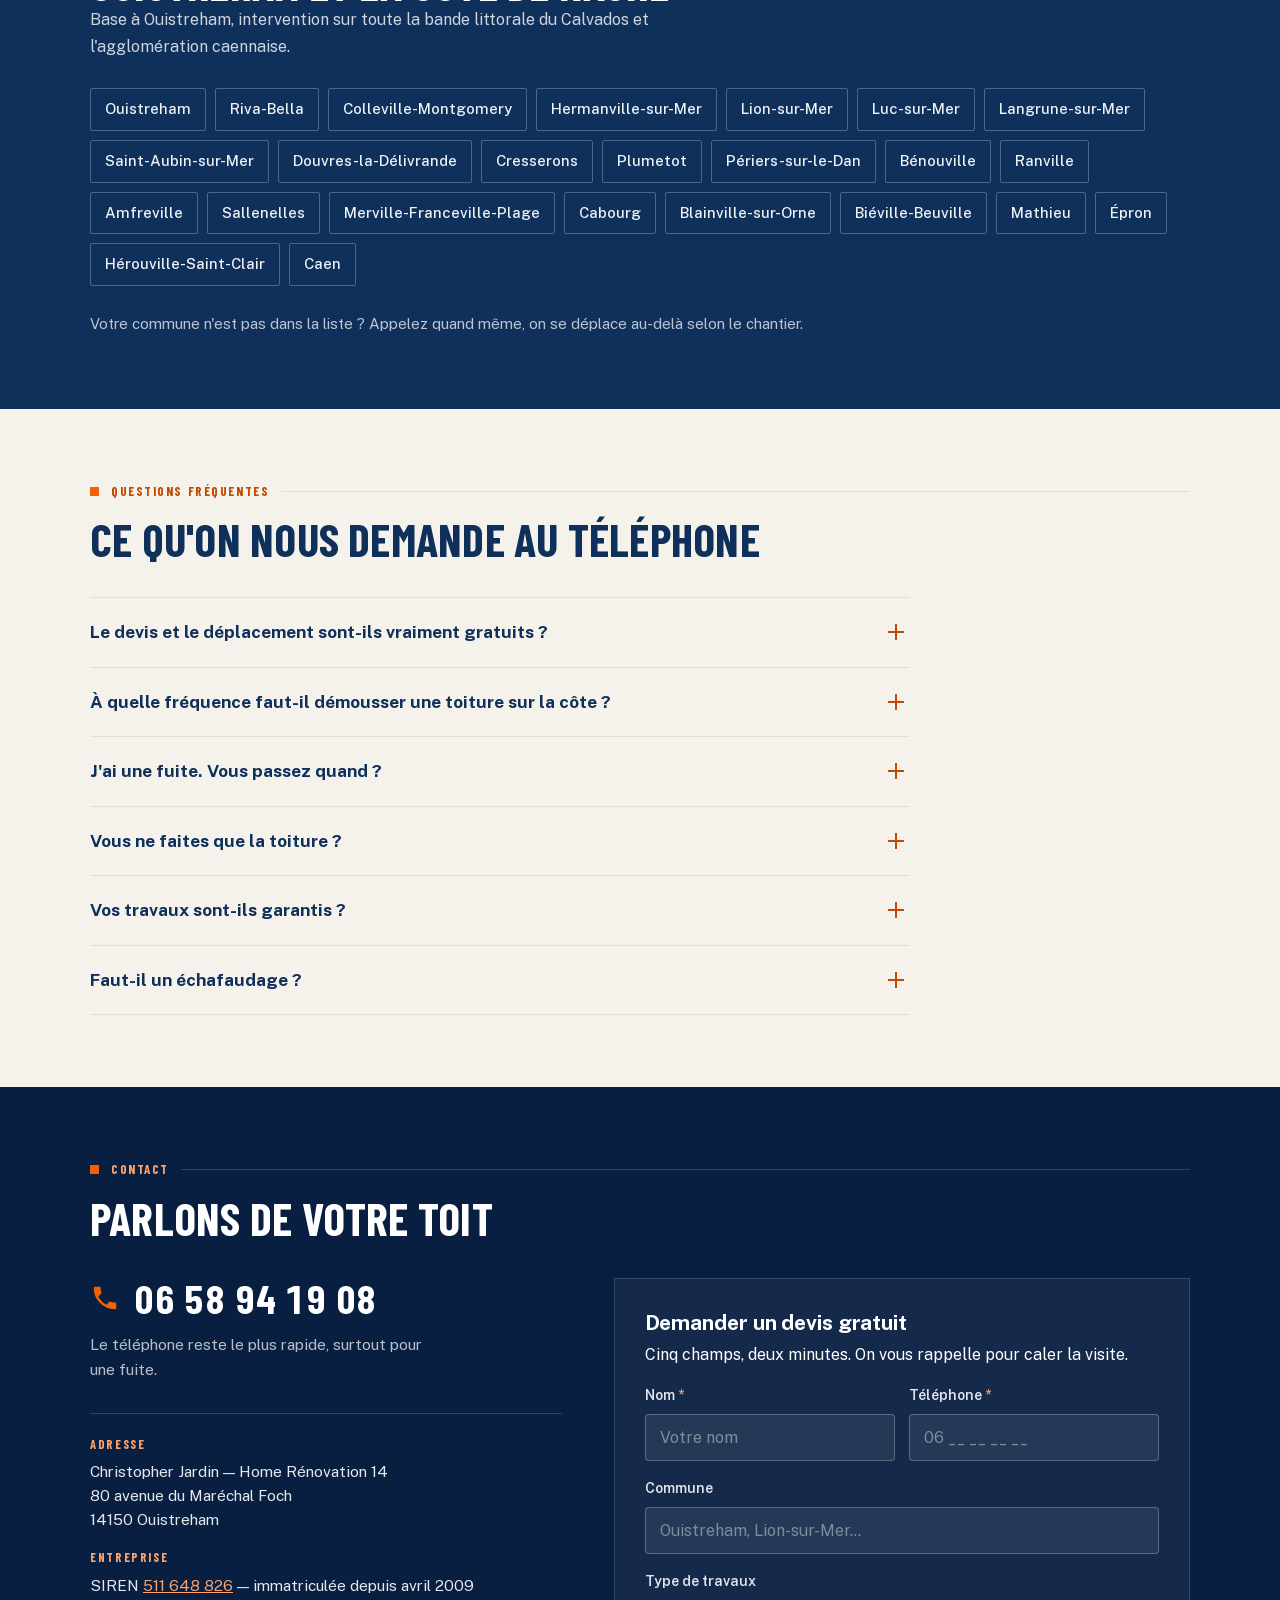
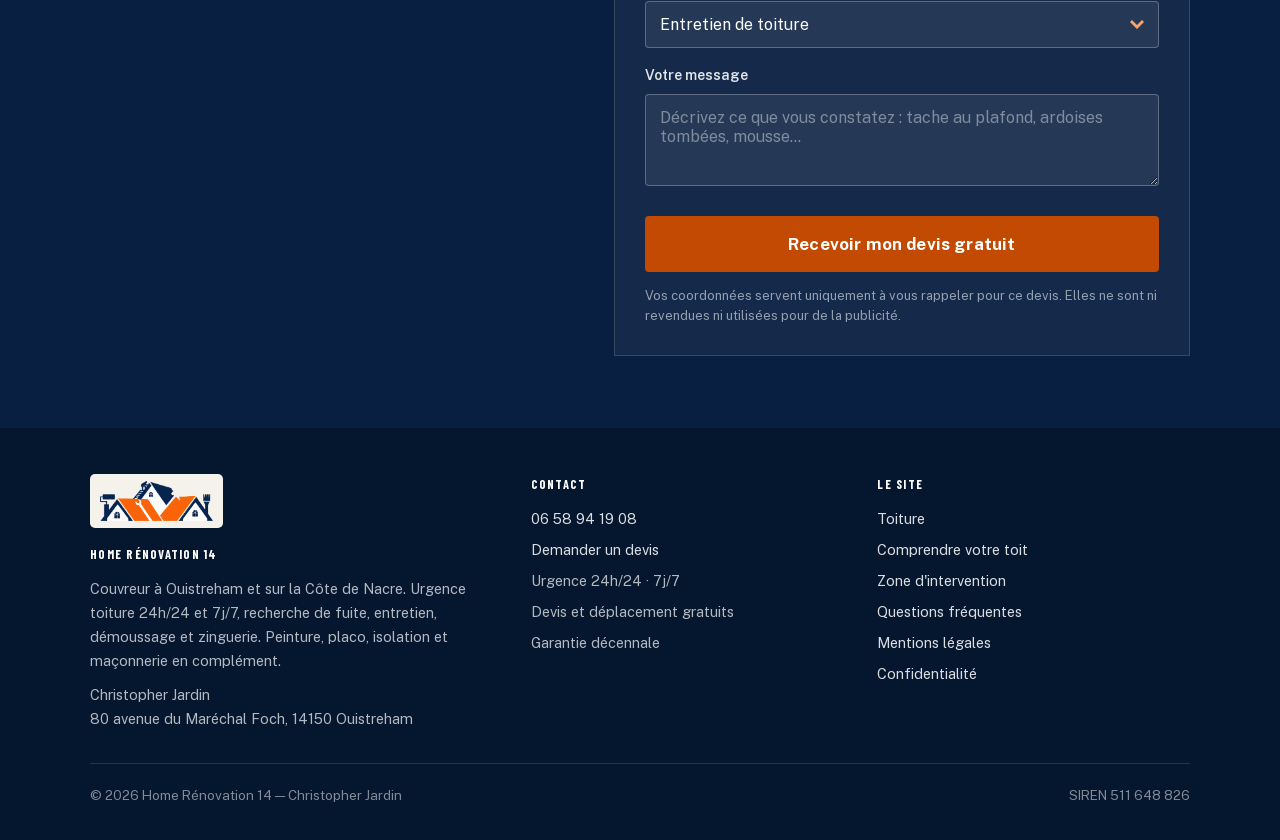
==== commit 8c68e932: "Logo du client dans l'en-tête, palette recalée dessus Seul le pictogramme est utilisé, sans le lettr" ====
--- a/index.tpl.html
+++ b/index.tpl.html
@@ -5,7 +5,7 @@
 <meta name="viewport" content="width=device-width, initial-scale=1">
 <title>Couvreur Ouistreham (14) — Urgence toiture 24h/24, 7j/7 | Recherche de fuite, devis gratuit</title>
 <meta name="description" content="Couvreur à Ouistreham et sur la Côte de Nacre. Urgence toiture 24h/24 et 7j/7, recherche de fuite, entretien, démoussage, zinguerie. Devis et déplacement gratuits, garantie décennale. 06 58 94 19 08.">
-<meta name="theme-color" content="#12253C">
+<meta name="theme-color" content="#081F41">
 <meta name="author" content="Christopher Jardin — Home Rénovation 14">
 <link rel="canonical" href="https://znk-v.github.io/home-renovation-14/">
 
@@ -22,7 +22,7 @@
 <meta name="twitter:card" content="summary_large_image">
 
 <link rel="icon" href="favicon.ico" sizes="any">
-<link rel="icon" type="image/svg+xml" href="img/favicon.svg">
+<link rel="icon" type="image/png" sizes="512x512" href="img/favicon-512.png">
 <link rel="apple-touch-icon" sizes="180x180" href="img/apple-touch-icon.png">
 
 <link rel="preload" href="fonts/barlow-condensed-700-latin.woff2" as="font" type="font/woff2" crossorigin>
@@ -35,12 +35,8 @@
 <!-- ======================= HEADER ======================= -->
 <header class="hdr">
   <div class="wrap hdr-in">
-    <a class="mark" href="#contenu" aria-label="Home Rénovation 14, retour en haut">
-      <svg width="34" height="30" viewBox="0 0 34 30" aria-hidden="true">
-        <path d="M2 17 L11 5 L20 17 Z" fill="#E1712C"/>
-        <path d="M14 17 L23 5 L32 17 Z" fill="#5C8CBE"/>
-        <path d="M0 18 h34 v3 H0 z" fill="#E1712C"/>
-      </svg>
+    <a class="mark" href="#contenu" aria-label="Home Rénovation 14, retour en haut de page">
+      <img class="mark-logo" src="img/logo-mark-360.png" width="360" height="127" alt="">
       <span class="mark-txt"><b>Home Rénovation 14</b><span>Couvreur · Ouistreham</span></span>
     </a>
     <nav class="nav" aria-label="Navigation principale">
@@ -439,6 +435,7 @@
   <div class="wrap">
     <div class="ftr-grid">
       <div>
+        <img class="ftr-logo" src="img/logo-mark-360.png" width="360" height="127" alt="Home Rénovation 14">
         <strong>Home Rénovation 14</strong>
         <p style="margin:0 0 10px">Couvreur à Ouistreham et sur la Côte de Nacre. Urgence toiture 24h/24 et 7j/7,
           recherche de fuite, entretien, démoussage et zinguerie. Peinture, placo, isolation et maçonnerie
--- a/css/style.css
+++ b/css/style.css
@@ -13,12 +13,12 @@
 
 /* ---------- Tokens ---------- */
 :root{
-  --ardoise:#1B3A5F;
-  --ardoise-nuit:#12253C;
-  --ardoise-clair:#2C5480;
-  --tuile:#E1712C;
-  --tuile-fonce:#B34E12;
-  --tuile-clair:#F0A470;
+  --ardoise:#10305C;
+  --ardoise-nuit:#081F41;
+  --ardoise-clair:#24548F;
+  --tuile:#F26205;
+  --tuile-fonce:#C24A02;
+  --tuile-clair:#FBA36A;
   --nacre:#F5F2EC;
   --galet:#5C6875;
   --sable:#E4DED2;
@@ -92,7 +92,7 @@
   text-decoration:none;cursor:pointer;line-height:1.2;transition:background .15s,border-color .15s,color .15s;
 }
 .btn-tel{background:var(--tuile-fonce);color:#fff}
-.btn-tel:hover{background:#993f0b}
+.btn-tel:hover{background:#A03D02}
 .btn-ghost{background:transparent;color:var(--ardoise);border-color:var(--ardoise)}
 .btn-ghost:hover{background:var(--ardoise);color:#fff}
 .dark .btn-ghost{color:#fff;border-color:rgba(255,255,255,.5)}
@@ -115,7 +115,7 @@
 .mark-txt b{display:block;font-size:20px;letter-spacing:.01em}
 .mark-txt span{display:block;font-size:11px;letter-spacing:.18em;color:var(--tuile-clair);font-weight:600}
 
-.nav{display:flex;gap:26px}
+.nav{display:flex;gap:22px;flex:none}
 .nav a{
   font-size:14.5px;font-weight:600;color:rgba(255,255,255,.82);text-decoration:none;
   padding:6px 0;border-bottom:2px solid transparent;
@@ -335,7 +335,7 @@
   border-radius:var(--r);padding:13px 14px;
 }
 .champ textarea{resize:vertical;min-height:92px}
-.champ select{appearance:none;background-image:url("data:image/svg+xml;charset=utf8,%3Csvg xmlns='http://www.w3.org/2000/svg' width='14' height='9' viewBox='0 0 14 9'%3E%3Cpath fill='%23F0A470' d='M7 9 0 2l2-2 5 5 5-5 2 2z'/%3E%3C/svg%3E");background-repeat:no-repeat;background-position:right 14px center;padding-right:38px}
+.champ select{appearance:none;background-image:url("data:image/svg+xml;charset=utf8,%3Csvg xmlns='http://www.w3.org/2000/svg' width='14' height='9' viewBox='0 0 14 9'%3E%3Cpath fill='%23FBA36A' d='M7 9 0 2l2-2 5 5 5-5 2 2z'/%3E%3C/svg%3E");background-repeat:no-repeat;background-position:right 14px center;padding-right:38px}
 .champ select option{background:var(--ardoise-nuit);color:#fff}
 .champ input::placeholder,.champ textarea::placeholder{color:rgba(255,255,255,.42)}
 .champ input:focus,.champ select:focus,.champ textarea:focus{background:rgba(255,255,255,.12);border-color:var(--tuile-clair)}
@@ -360,7 +360,7 @@
 /* ============================================================
    Footer
    ============================================================ */
-.ftr{background:#0C1A2B;color:rgba(255,255,255,.7);padding:46px 0 34px;font-size:14.5px}
+.ftr{background:#05162F;color:rgba(255,255,255,.7);padding:46px 0 34px;font-size:14.5px}
 .ftr-grid{display:grid;grid-template-columns:1.3fr 1fr 1fr;gap:34px}
 .ftr strong{color:#fff;display:block;font-family:var(--display);text-transform:uppercase;letter-spacing:.1em;font-size:12.5px;margin-bottom:12px;font-weight:700}
 .ftr a{color:rgba(255,255,255,.86);text-decoration:none}
@@ -447,19 +447,19 @@
 /* bandeau urgence dans le hero */
 .urgence-pill{
   display:inline-flex;align-items:center;gap:11px;flex-wrap:wrap;
-  background:rgba(225,113,44,.15);border:1px solid rgba(240,164,112,.55);
+  background:rgba(242,98,5,.15);border:1px solid rgba(251,163,106,.55);
   border-radius:999px;padding:11px 20px 11px 17px;margin:0 0 22px;
   font-size:15.5px;color:var(--tuile-clair);
 }
 .urgence-pill b{color:#fff;font-weight:700}
 .pastille{
   width:11px;height:11px;border-radius:50%;background:var(--tuile);flex:none;
-  box-shadow:0 0 0 0 rgba(225,113,44,.75);animation:battement 2.2s infinite;
+  box-shadow:0 0 0 0 rgba(242,98,5,.75);animation:battement 2.2s infinite;
 }
 @keyframes battement{
-  0%{box-shadow:0 0 0 0 rgba(225,113,44,.7)}
-  70%{box-shadow:0 0 0 11px rgba(225,113,44,0)}
-  100%{box-shadow:0 0 0 0 rgba(225,113,44,0)}
+  0%{box-shadow:0 0 0 0 rgba(242,98,5,.7)}
+  70%{box-shadow:0 0 0 11px rgba(242,98,5,0)}
+  100%{box-shadow:0 0 0 0 rgba(242,98,5,0)}
 }
 @media (prefers-reduced-motion:reduce){.pastille{animation:none}}
 
@@ -490,7 +490,7 @@
 }
 .atouts-cta b{font-family:var(--display);font-weight:700;font-size:23px;letter-spacing:.03em;
   font-variant-numeric:tabular-nums;vertical-align:-1px;margin-left:4px}
-.atouts-cta:hover{background:#993f0b}
+.atouts-cta:hover{background:#A03D02}
 .atouts-cta svg{flex:none}
 
 @media (max-width:920px){
@@ -533,12 +533,12 @@
   position:absolute;inset:0;z-index:1;pointer-events:none;
   background:
     linear-gradient(96deg,
-      rgba(11,25,42,.94) 0%,
-      rgba(11,25,42,.88) 36%,
-      rgba(13,31,52,.68) 56%,
-      rgba(16,38,63,.34) 76%,
-      rgba(18,42,68,.20) 100%),
-    linear-gradient(to top, rgba(11,25,42,.62) 0%, rgba(11,25,42,0) 42%);
+      rgba(4,17,38,.94) 0%,
+      rgba(4,17,38,.88) 36%,
+      rgba(7,25,54,.68) 56%,
+      rgba(10,32,66,.34) 76%,
+      rgba(12,36,70,.20) 100%),
+    linear-gradient(to top, rgba(4,17,38,.62) 0%, rgba(4,17,38,0) 42%);
 }
 .hero-in{position:relative;z-index:2;display:block;padding:78px 0 84px}
 .hero-txt{max-width:620px}
@@ -555,4 +555,28 @@
 @media (max-width:520px){
   .hero-photo{height:190px}
 }
-}
+
+/* ============================================================
+   Logo — le pictogramme du client
+   Ses aplats blancs et son bleu marine profond disparaîtraient sur l'en-tête
+   sombre : on le pose sur une pastille claire, comme sur son flyer.
+   ============================================================ */
+.mark-logo{
+  height:34px;width:auto;flex:none;
+  background:var(--nacre);border-radius:4px;padding:5px 8px;
+}
+.mark{gap:12px}
+.mark-txt b,.mark-txt span{white-space:nowrap}
+@media (max-width:520px){
+  .mark-logo{height:30px;padding:4px 6px}
+  .mark-txt b{font-size:17px}
+  .mark-txt span{font-size:10px;letter-spacing:.14em}
+}
+@media (max-width:330px){
+  .mark-txt{display:none}
+}
+
+.ftr-logo{
+  height:54px;width:auto;background:var(--nacre);border-radius:5px;
+  padding:7px 10px;margin:0 0 16px;
+}
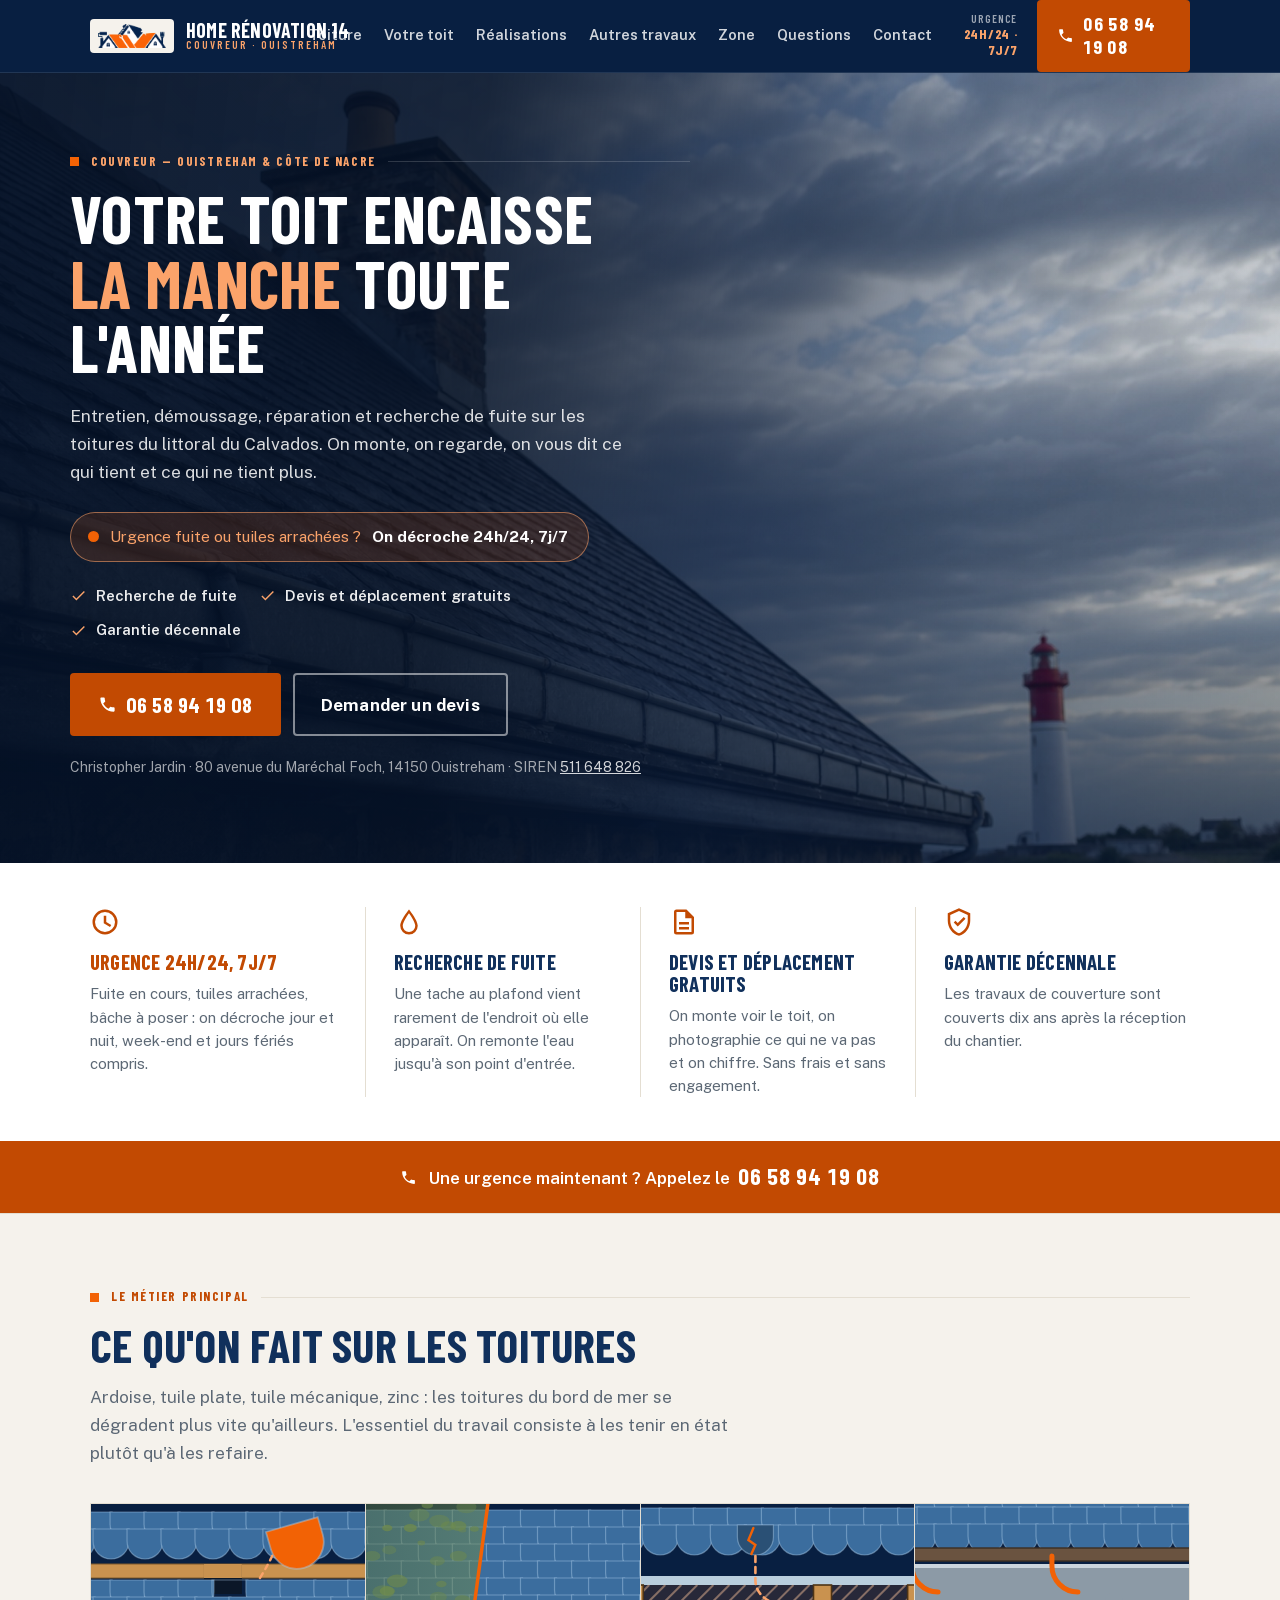
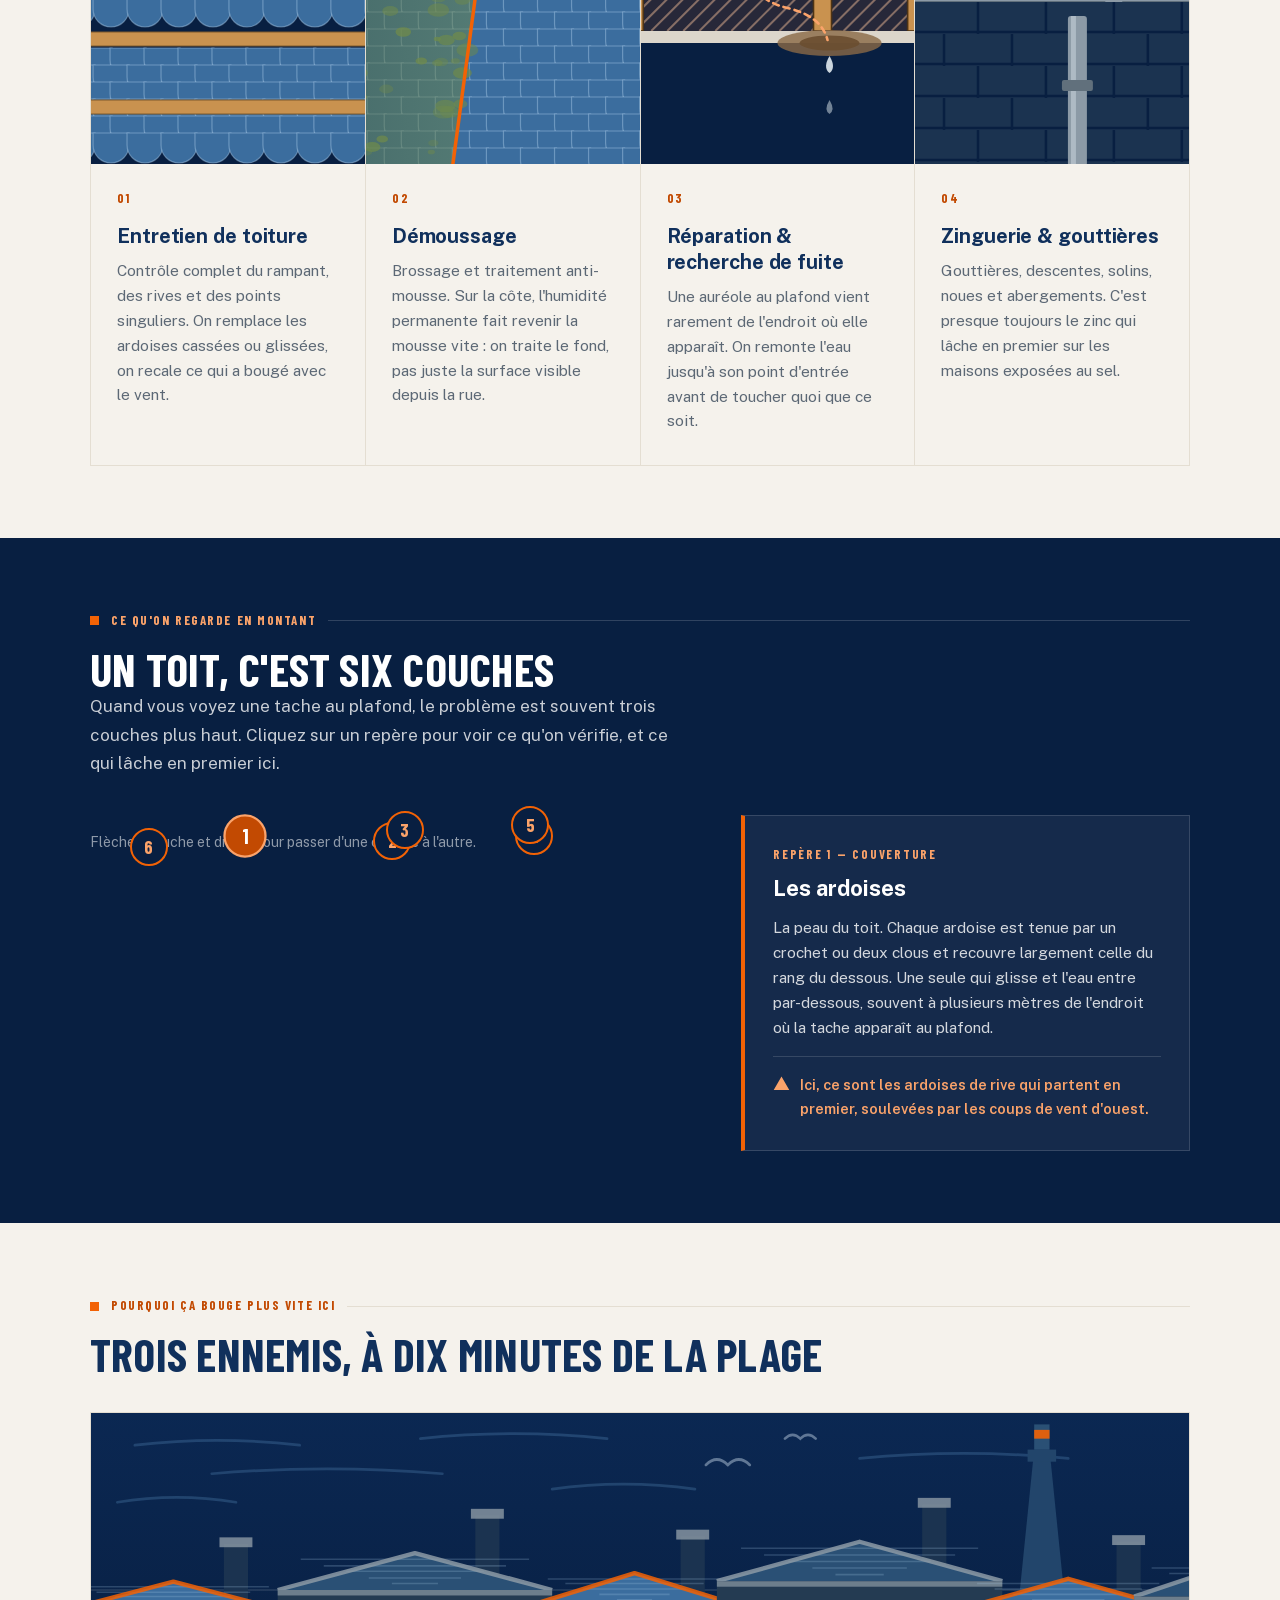
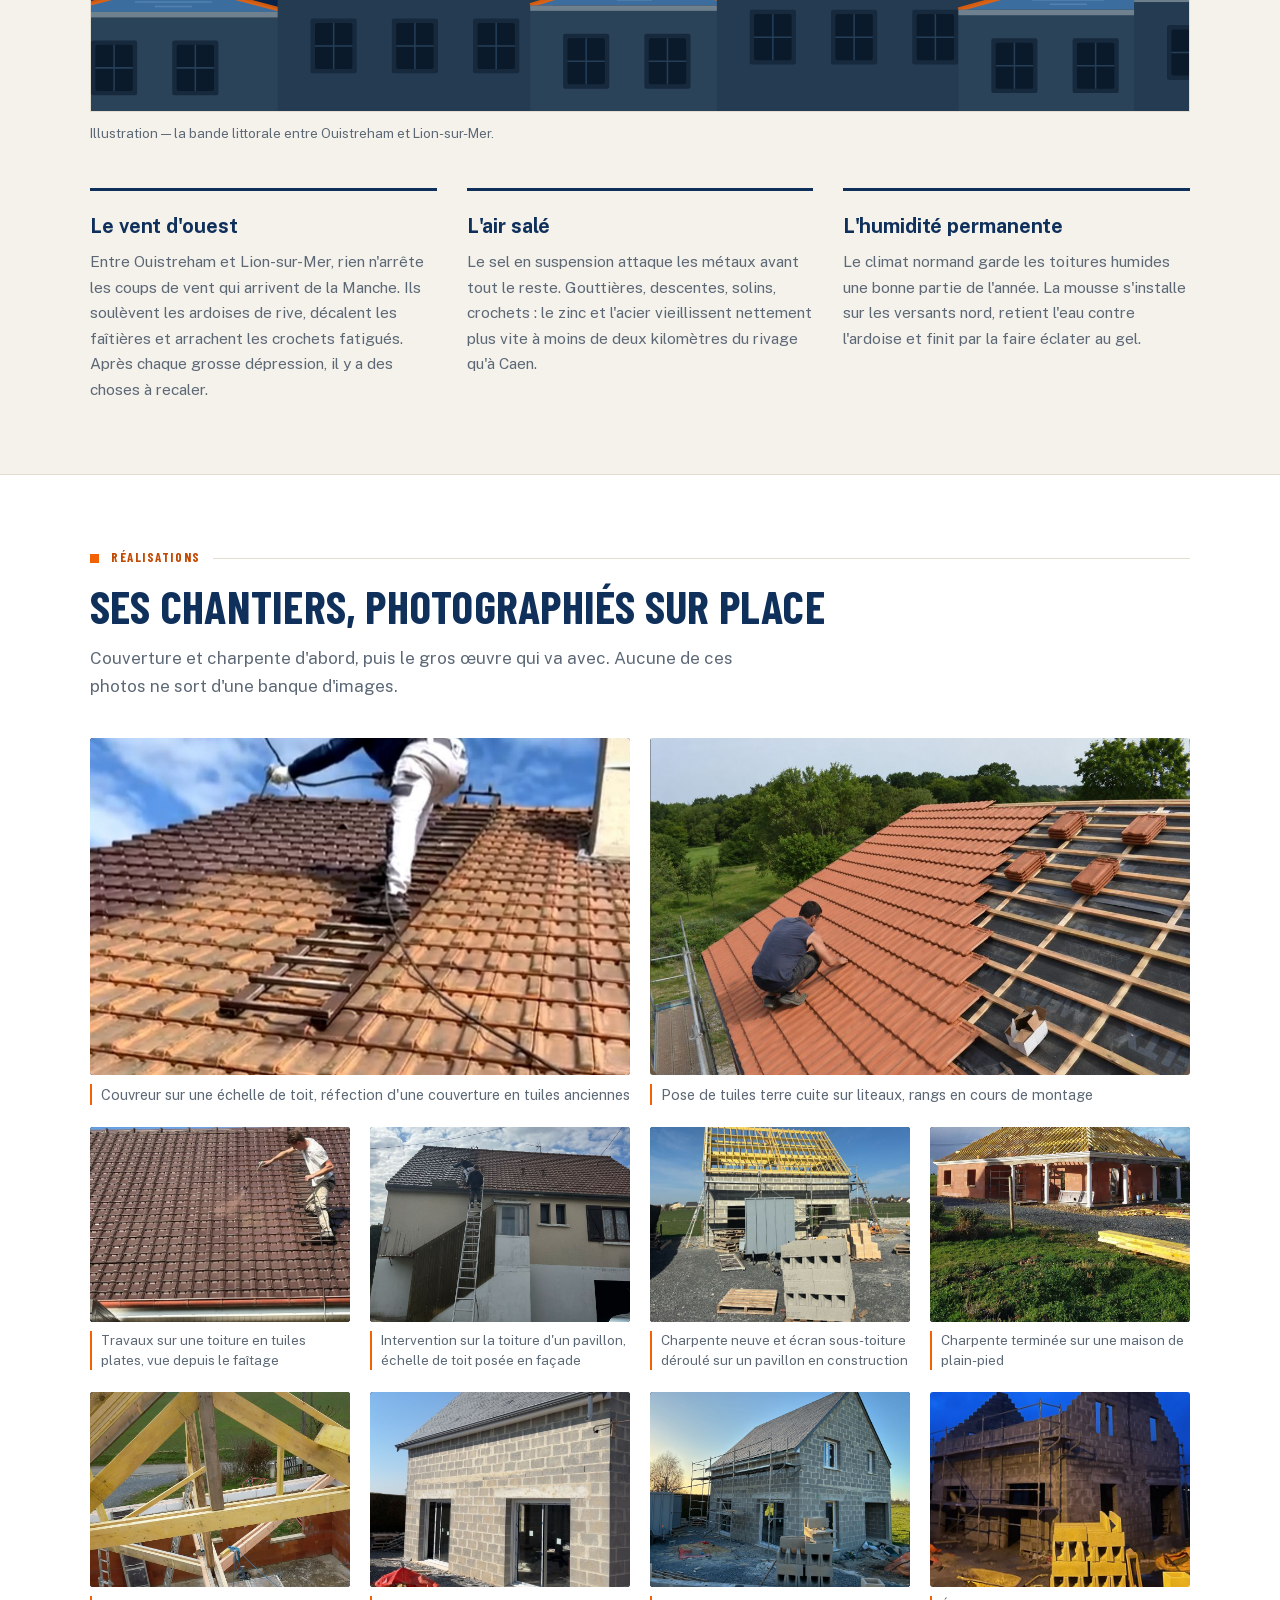
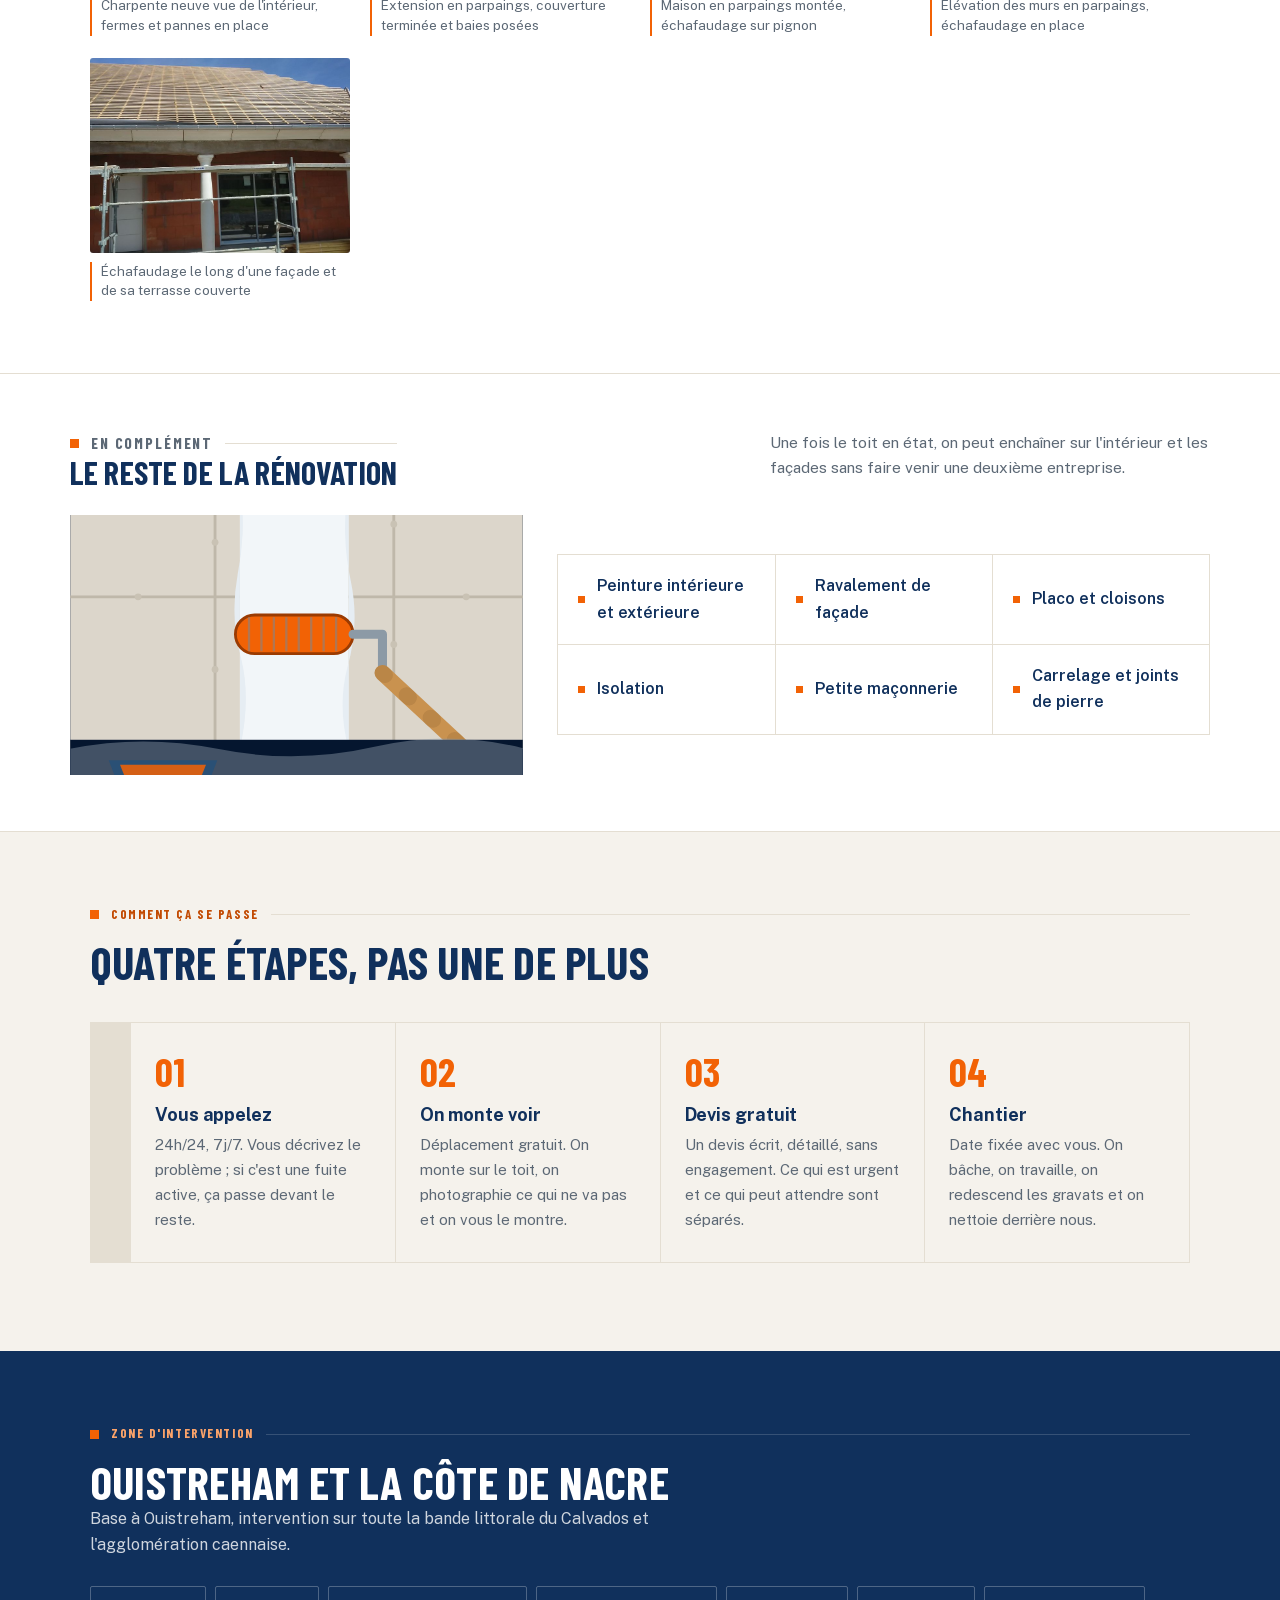
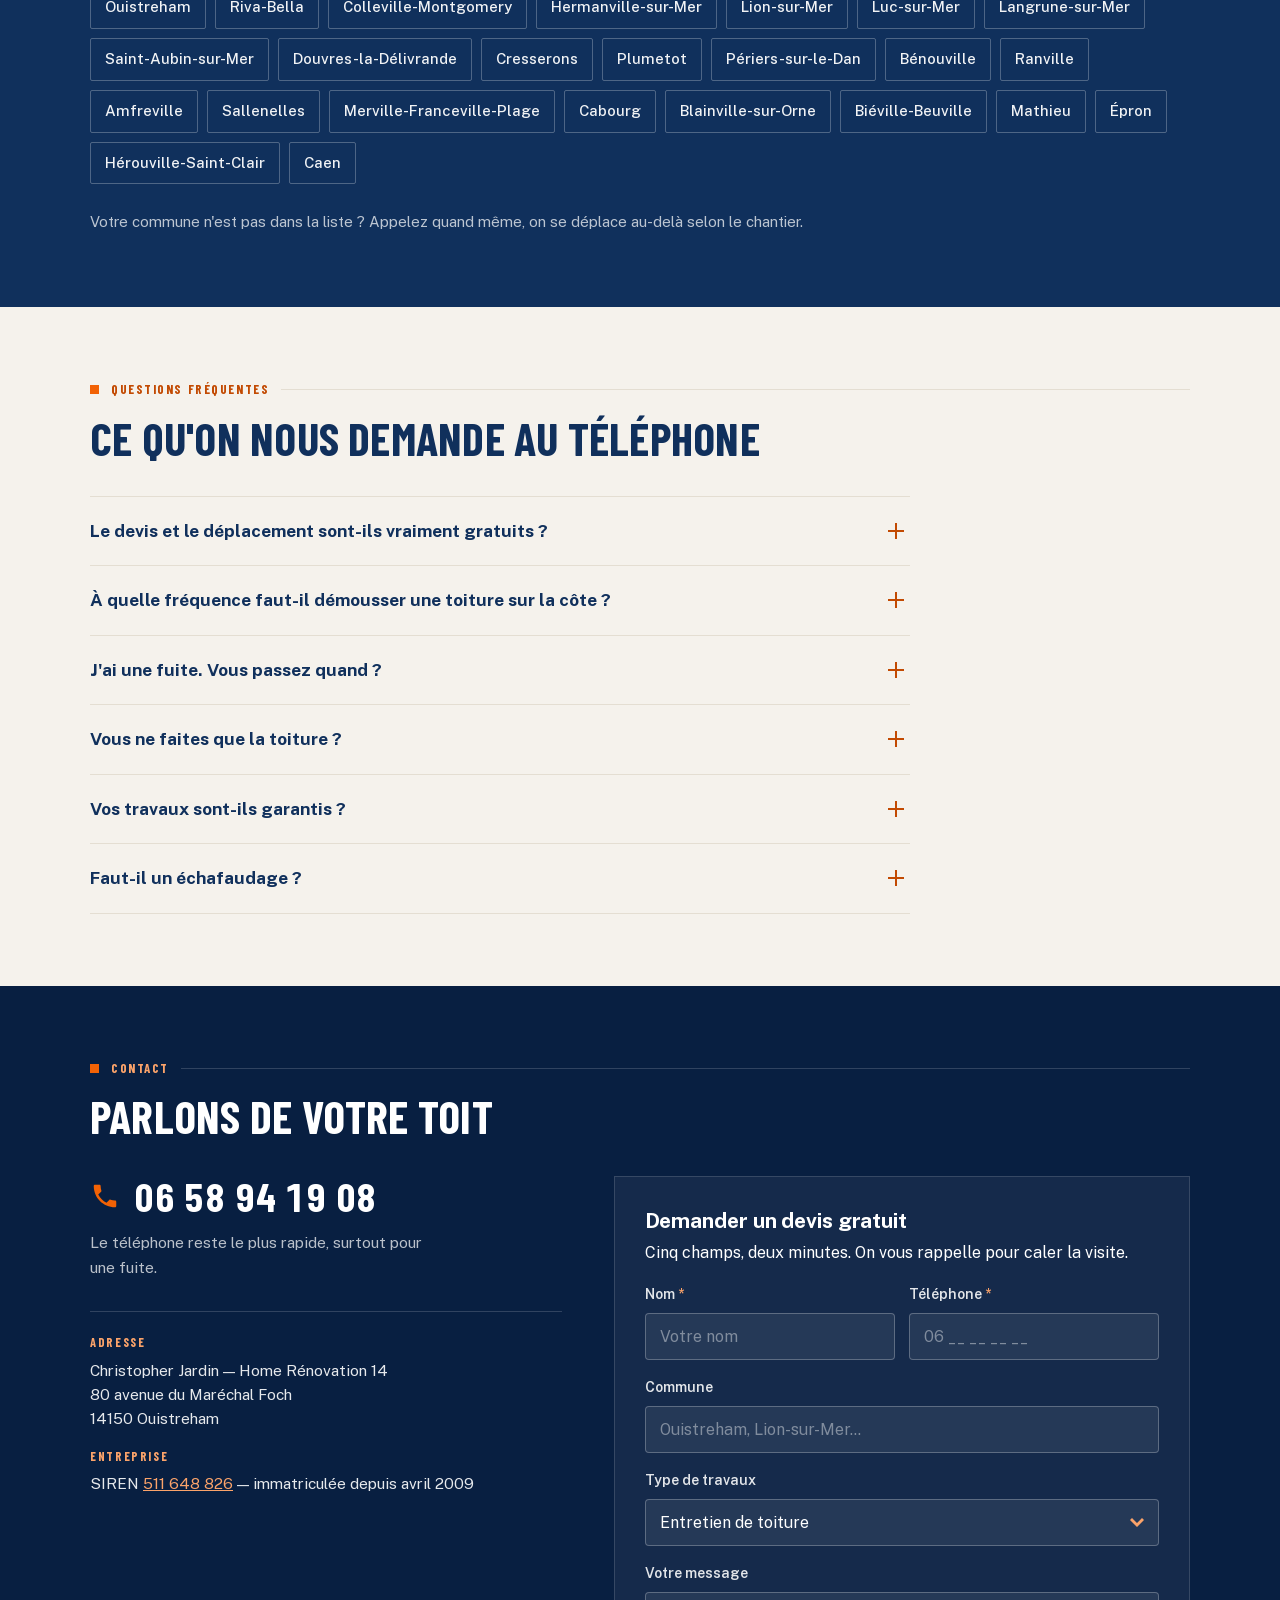
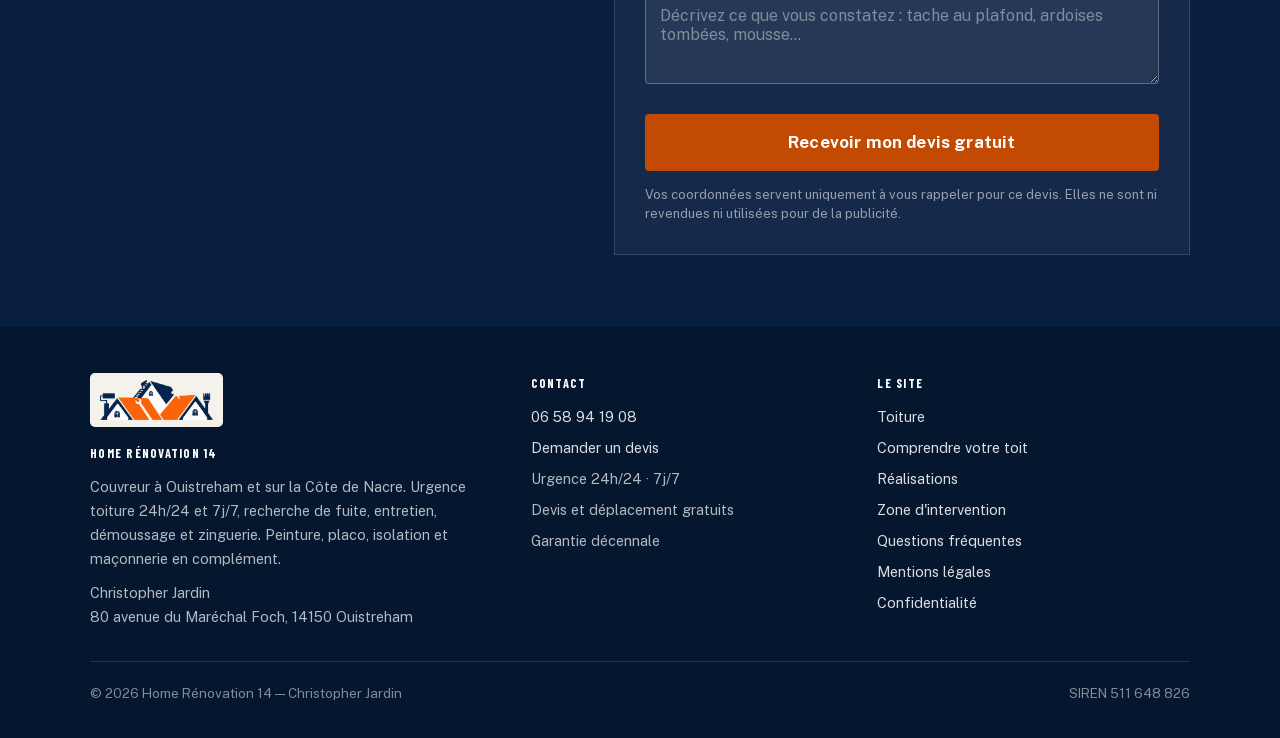
==== commit 67eef77e: "Section Réalisations : 11 photos de chantiers du client Les photos arrivaient en captures d'écran Sn" ====
--- a/index.tpl.html
+++ b/index.tpl.html
@@ -42,6 +42,7 @@
     <nav class="nav" aria-label="Navigation principale">
       <a href="#toiture">Toiture</a>
       <a href="#coupe">Votre toit</a>
+      <a href="#realisations">Réalisations</a>
       <a href="#autres">Autres travaux</a>
       <a href="#zone">Zone</a>
       <a href="#faq">Questions</a>
@@ -235,6 +236,64 @@
         <p>Le climat normand garde les toitures humides une bonne partie de l'année. La mousse s'installe
           sur les versants nord, retient l'eau contre l'ardoise et finit par la faire éclater au gel.</p>
       </article>
+    </div>
+  </div>
+</section>
+
+<!-- ======================= RÉALISATIONS ======================= -->
+<section class="sect realisations" id="realisations">
+  <div class="wrap">
+    <p class="sur">Réalisations</p>
+    <h2>Ses chantiers, photographiés sur place</h2>
+    <p class="mesure" style="font-size:17px;color:var(--galet);margin-top:14px">
+      Couverture et charpente d'abord, puis le gros œuvre qui va avec. Aucune de ces photos
+      ne sort d'une banque d'images.</p>
+
+    <div class="galerie">
+      <figure class="chantier">
+        <img src="img/chantiers/01-couvreur-echelle-de-toit.jpg" alt="Couvreur sur une échelle de toit, réfection d'une couverture en tuiles anciennes" loading="lazy" decoding="async" style="object-position:50% 32%">
+        <figcaption>Couvreur sur une échelle de toit, réfection d'une couverture en tuiles anciennes</figcaption>
+      </figure>
+      <figure class="chantier">
+        <img src="img/chantiers/02-pose-tuiles-terre-cuite-liteaux.jpg" alt="Pose de tuiles terre cuite sur liteaux, rangs en cours de montage" loading="lazy" decoding="async" style="object-position:50% 50%">
+        <figcaption>Pose de tuiles terre cuite sur liteaux, rangs en cours de montage</figcaption>
+      </figure>
+      <figure class="chantier">
+        <img src="img/chantiers/03-travaux-toiture-tuiles-plates.jpg" alt="Travaux sur une toiture en tuiles plates, vue depuis le faîtage" loading="lazy" decoding="async" style="object-position:50% 40%">
+        <figcaption>Travaux sur une toiture en tuiles plates, vue depuis le faîtage</figcaption>
+      </figure>
+      <figure class="chantier">
+        <img src="img/chantiers/04-intervention-toiture-echelle.jpg" alt="Intervention sur la toiture d'un pavillon, échelle de toit posée en façade" loading="lazy" decoding="async" style="object-position:50% 38%">
+        <figcaption>Intervention sur la toiture d'un pavillon, échelle de toit posée en façade</figcaption>
+      </figure>
+      <figure class="chantier">
+        <img src="img/chantiers/05-charpente-ecran-sous-toiture.jpg" alt="Charpente neuve et écran sous-toiture déroulé sur un pavillon en construction" loading="lazy" decoding="async" style="object-position:50% 42%">
+        <figcaption>Charpente neuve et écran sous-toiture déroulé sur un pavillon en construction</figcaption>
+      </figure>
+      <figure class="chantier">
+        <img src="img/chantiers/06-charpente-maison-plain-pied.jpg" alt="Charpente terminée sur une maison de plain-pied" loading="lazy" decoding="async" style="object-position:50% 30%">
+        <figcaption>Charpente terminée sur une maison de plain-pied</figcaption>
+      </figure>
+      <figure class="chantier">
+        <img src="img/chantiers/07-charpente-neuve-vue-interieure.jpg" alt="Charpente neuve vue de l'intérieur, fermes et pannes en place" loading="lazy" decoding="async" style="object-position:50% 28%">
+        <figcaption>Charpente neuve vue de l'intérieur, fermes et pannes en place</figcaption>
+      </figure>
+      <figure class="chantier">
+        <img src="img/chantiers/08-extension-parpaings-toiture-posee.jpg" alt="Extension en parpaings, couverture terminée et baies posées" loading="lazy" decoding="async" style="object-position:50% 40%">
+        <figcaption>Extension en parpaings, couverture terminée et baies posées</figcaption>
+      </figure>
+      <figure class="chantier">
+        <img src="img/chantiers/09-maison-parpaings-echafaudage.jpg" alt="Maison en parpaings montée, échafaudage sur pignon" loading="lazy" decoding="async" style="object-position:50% 45%">
+        <figcaption>Maison en parpaings montée, échafaudage sur pignon</figcaption>
+      </figure>
+      <figure class="chantier">
+        <img src="img/chantiers/10-elevation-murs-parpaings-soir.jpg" alt="Élévation des murs en parpaings, échafaudage en place" loading="lazy" decoding="async" style="object-position:50% 50%">
+        <figcaption>Élévation des murs en parpaings, échafaudage en place</figcaption>
+      </figure>
+      <figure class="chantier">
+        <img src="img/chantiers/11-echafaudage-facade-maison.jpg" alt="Échafaudage le long d'une façade et de sa terrasse couverte" loading="lazy" decoding="async" style="object-position:50% 50%">
+        <figcaption>Échafaudage le long d'une façade et de sa terrasse couverte</figcaption>
+      </figure>
     </div>
   </div>
 </section>
@@ -457,6 +516,7 @@
         <ul>
           <li><a href="#toiture">Toiture</a></li>
           <li><a href="#coupe">Comprendre votre toit</a></li>
+          <li><a href="#realisations">Réalisations</a></li>
           <li><a href="#zone">Zone d'intervention</a></li>
           <li><a href="#faq">Questions fréquentes</a></li>
           <li><a href="mentions-legales.html">Mentions légales</a></li>
@@ -484,7 +544,7 @@
   "alternateName":"Christopher Jardin",
   "url":"https://znk-v.github.io/home-renovation-14/",
   "telephone":"+33658941908",
-  "image":"https://znk-v.github.io/home-renovation-14/og-image.jpg",
+  "image":["https://znk-v.github.io/home-renovation-14/og-image.jpg","https://znk-v.github.io/home-renovation-14/img/chantiers/01-couvreur-echelle-de-toit.jpg","https://znk-v.github.io/home-renovation-14/img/chantiers/02-pose-tuiles-terre-cuite-liteaux.jpg","https://znk-v.github.io/home-renovation-14/img/chantiers/03-travaux-toiture-tuiles-plates.jpg","https://znk-v.github.io/home-renovation-14/img/chantiers/05-charpente-ecran-sous-toiture.jpg"],
   "priceRange":"€€",
   "foundingDate":"2009-04-03",
   "identifier":{"@type":"PropertyValue","name":"SIREN","value":"511648826"},
--- a/css/style.css
+++ b/css/style.css
@@ -580,3 +580,33 @@
   height:54px;width:auto;background:var(--nacre);border-radius:5px;
   padding:7px 10px;margin:0 0 16px;
 }
+
+/* ============================================================
+   Réalisations — les photos de chantier du client
+   ============================================================ */
+.realisations{background:var(--blanc);border-top:1px solid var(--sable)}
+.galerie{
+  display:grid;grid-template-columns:repeat(4,1fr);gap:22px 20px;margin-top:38px;
+}
+.chantier{margin:0}
+.chantier img{
+  display:block;width:100%;aspect-ratio:4/3;object-fit:cover;
+  background:var(--ardoise-nuit);border-radius:3px;
+}
+.chantier figcaption{
+  margin-top:9px;font-size:13.5px;line-height:1.45;color:var(--galet);
+  border-left:2px solid var(--tuile);padding-left:9px;
+}
+/* les quatre premières, la couverture, prennent plus de place */
+.chantier:nth-child(-n+2){grid-column:span 2}
+.chantier:nth-child(-n+2) img{aspect-ratio:16/10}
+.chantier:nth-child(-n+2) figcaption{font-size:14.5px}
+
+@media (max-width:900px){
+  .galerie{grid-template-columns:repeat(2,1fr);gap:20px 16px}
+  .chantier:nth-child(-n+2){grid-column:span 2}
+}
+@media (max-width:560px){
+  .galerie{grid-template-columns:1fr}
+  .chantier:nth-child(-n+2){grid-column:span 1}
+}
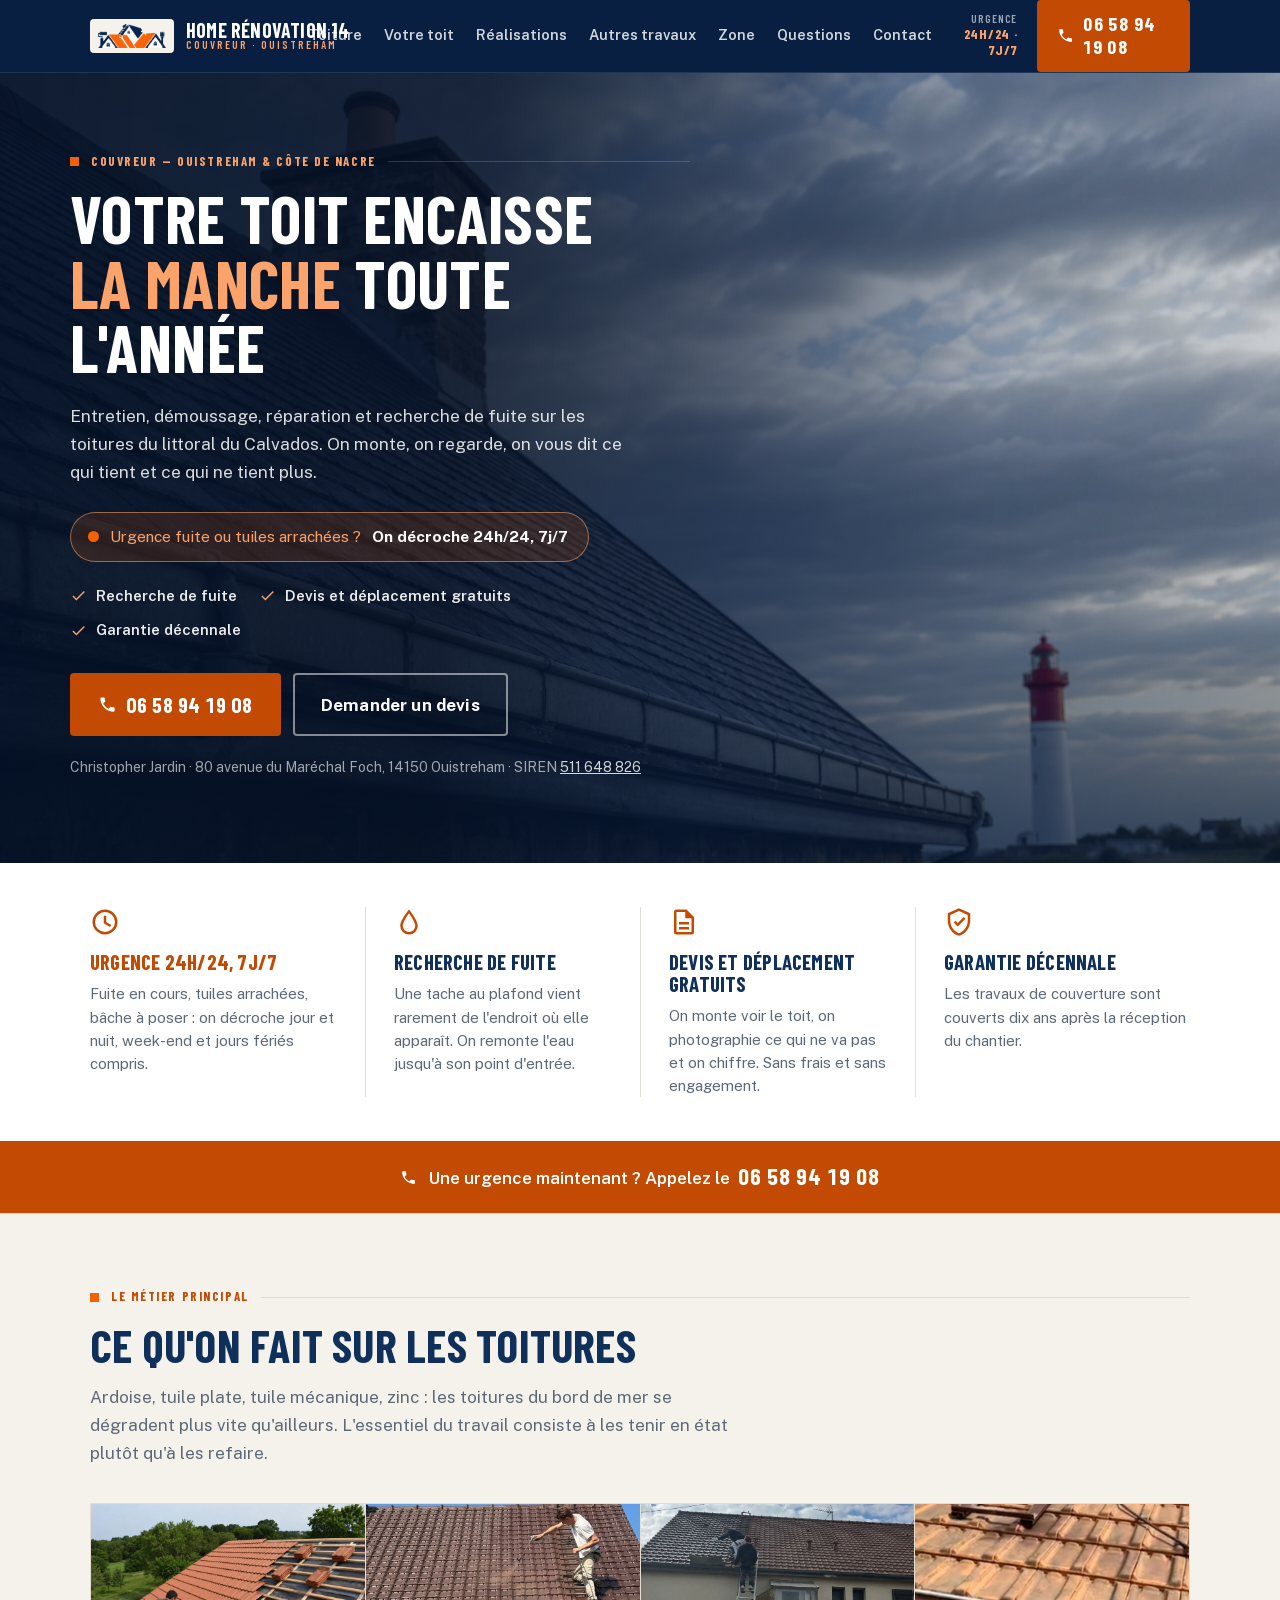
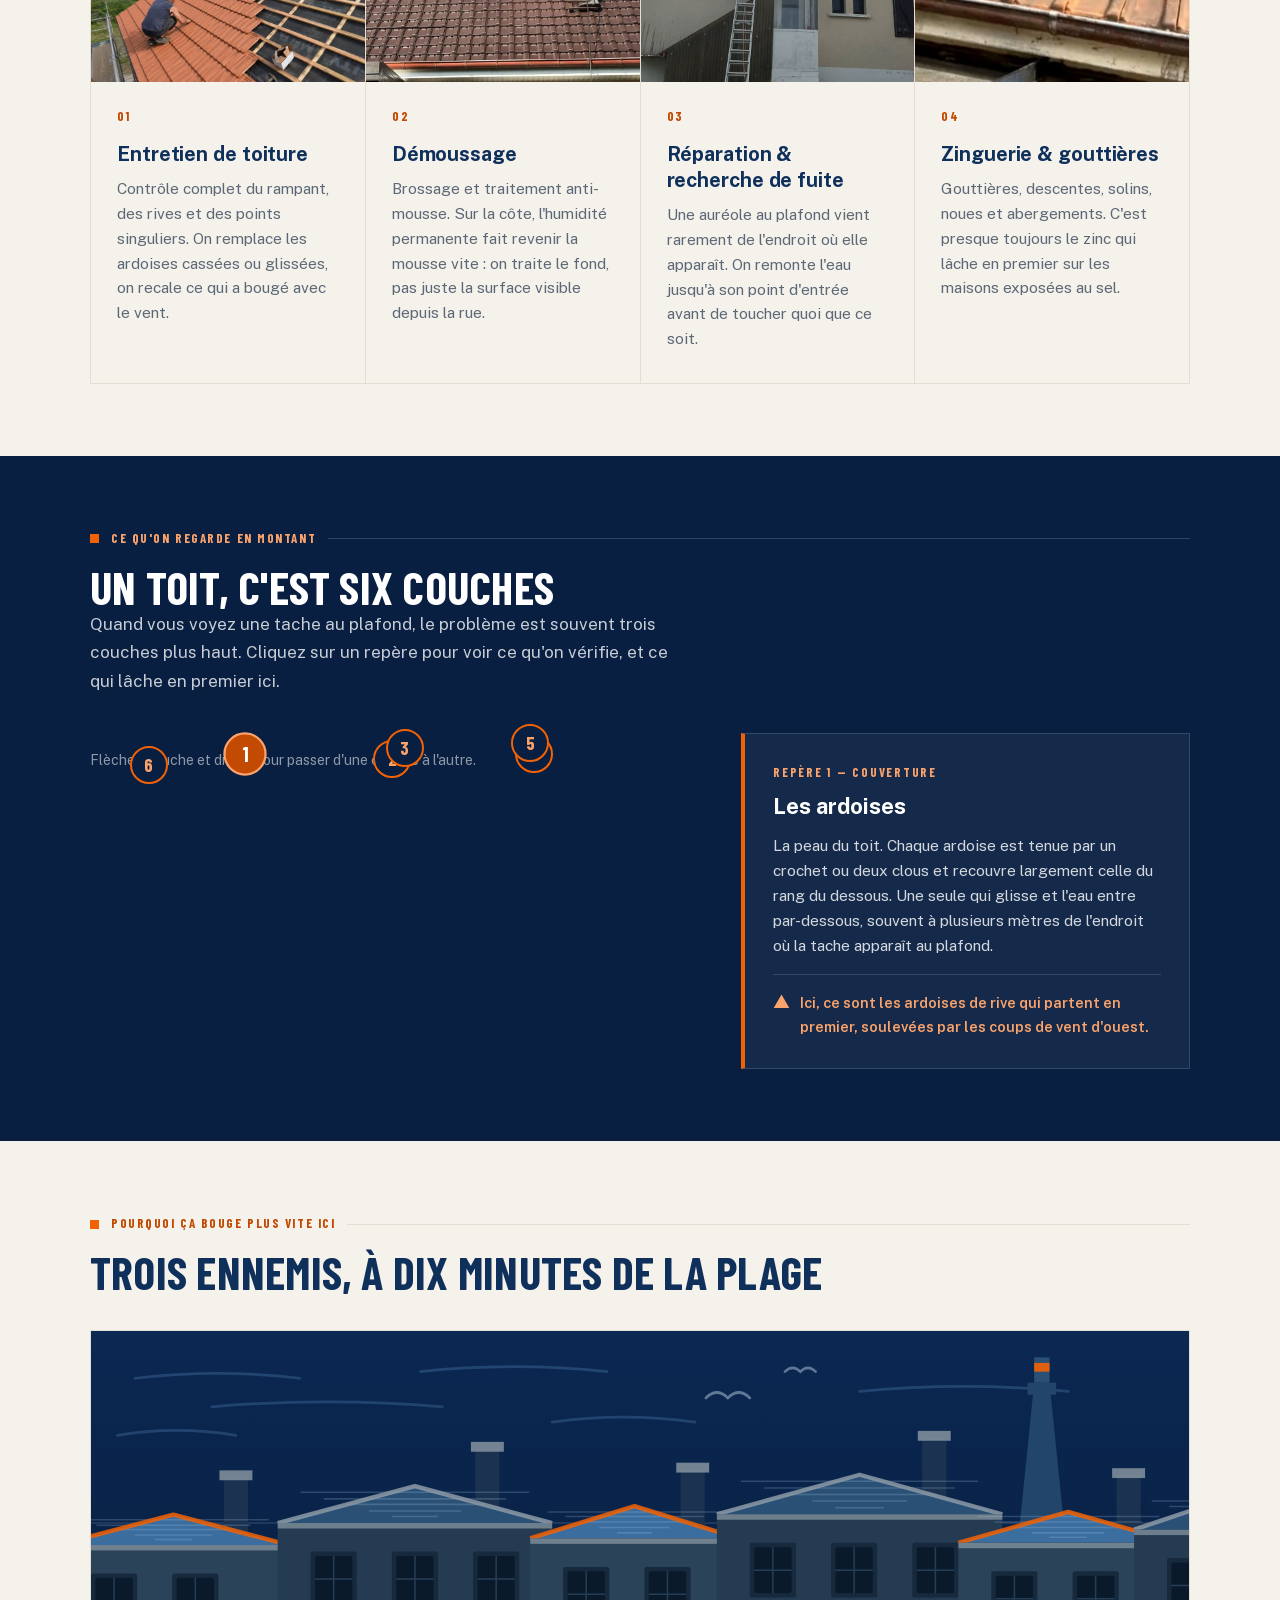
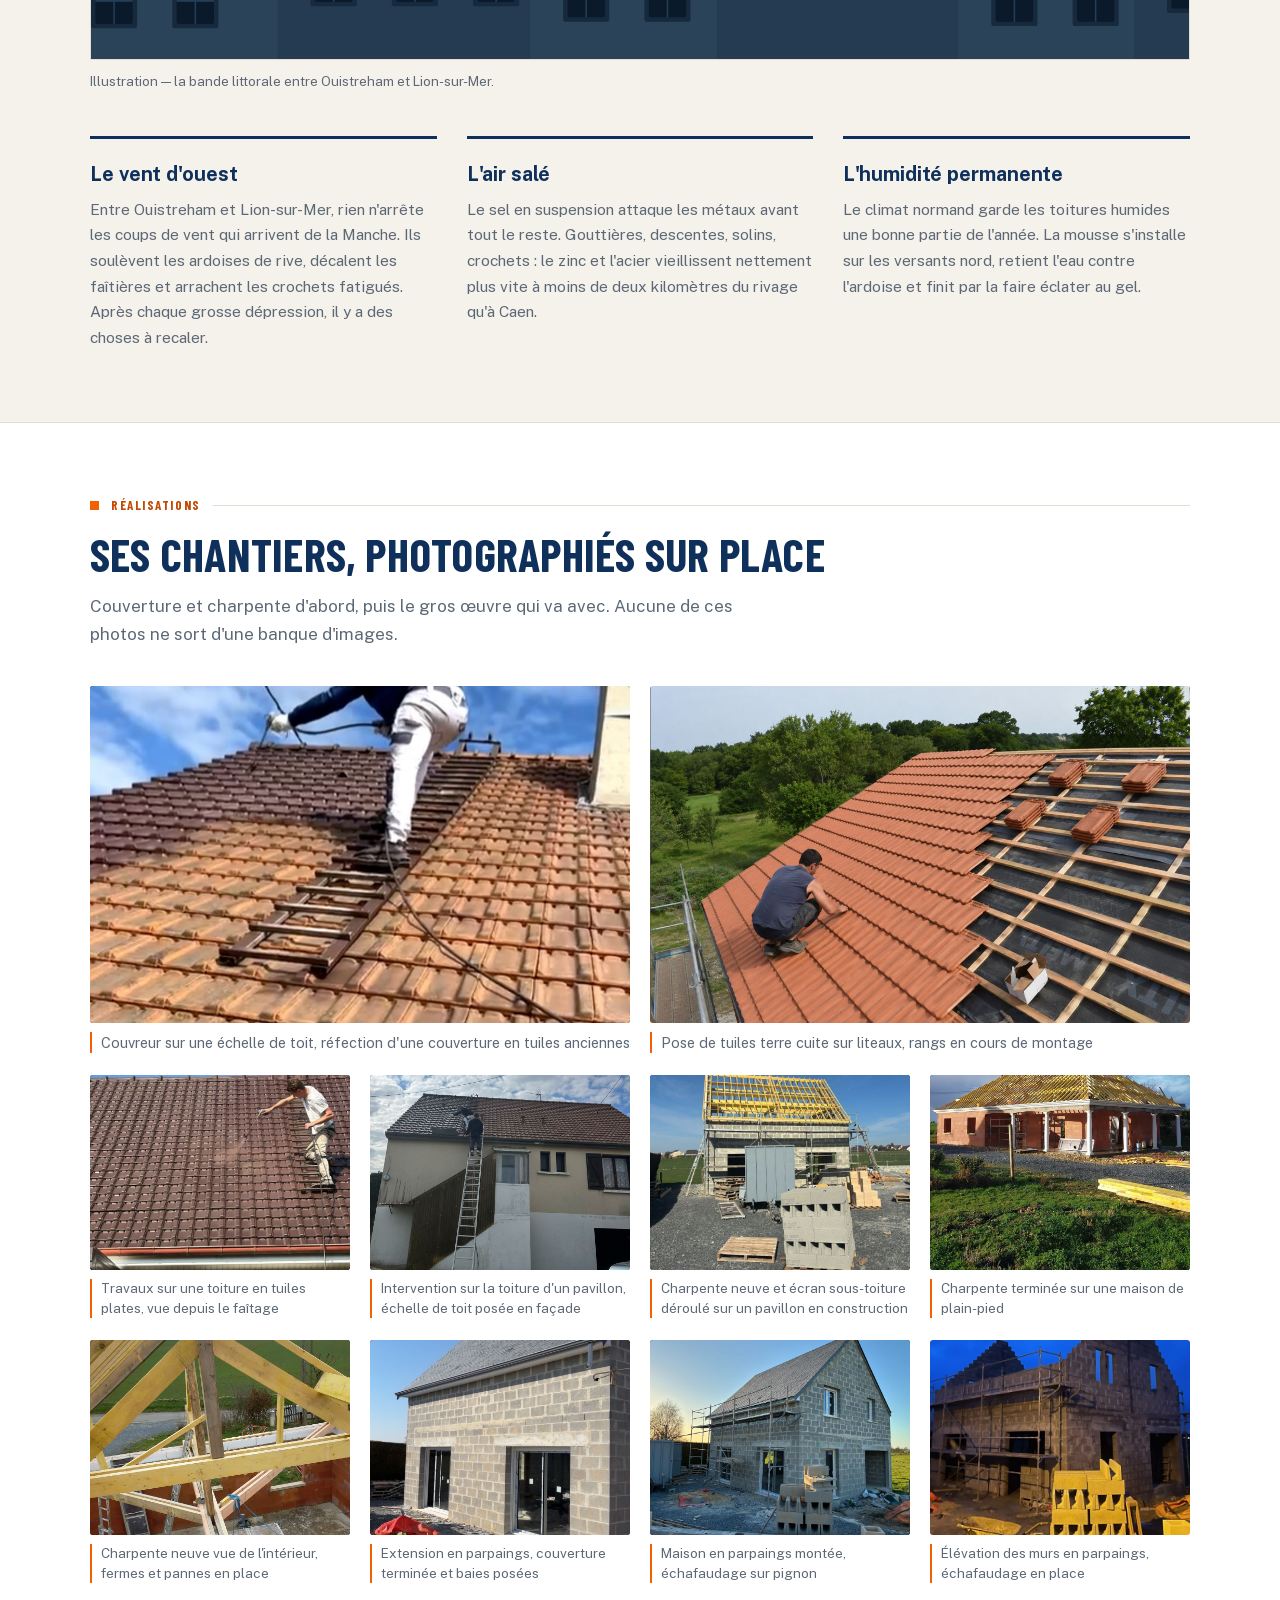
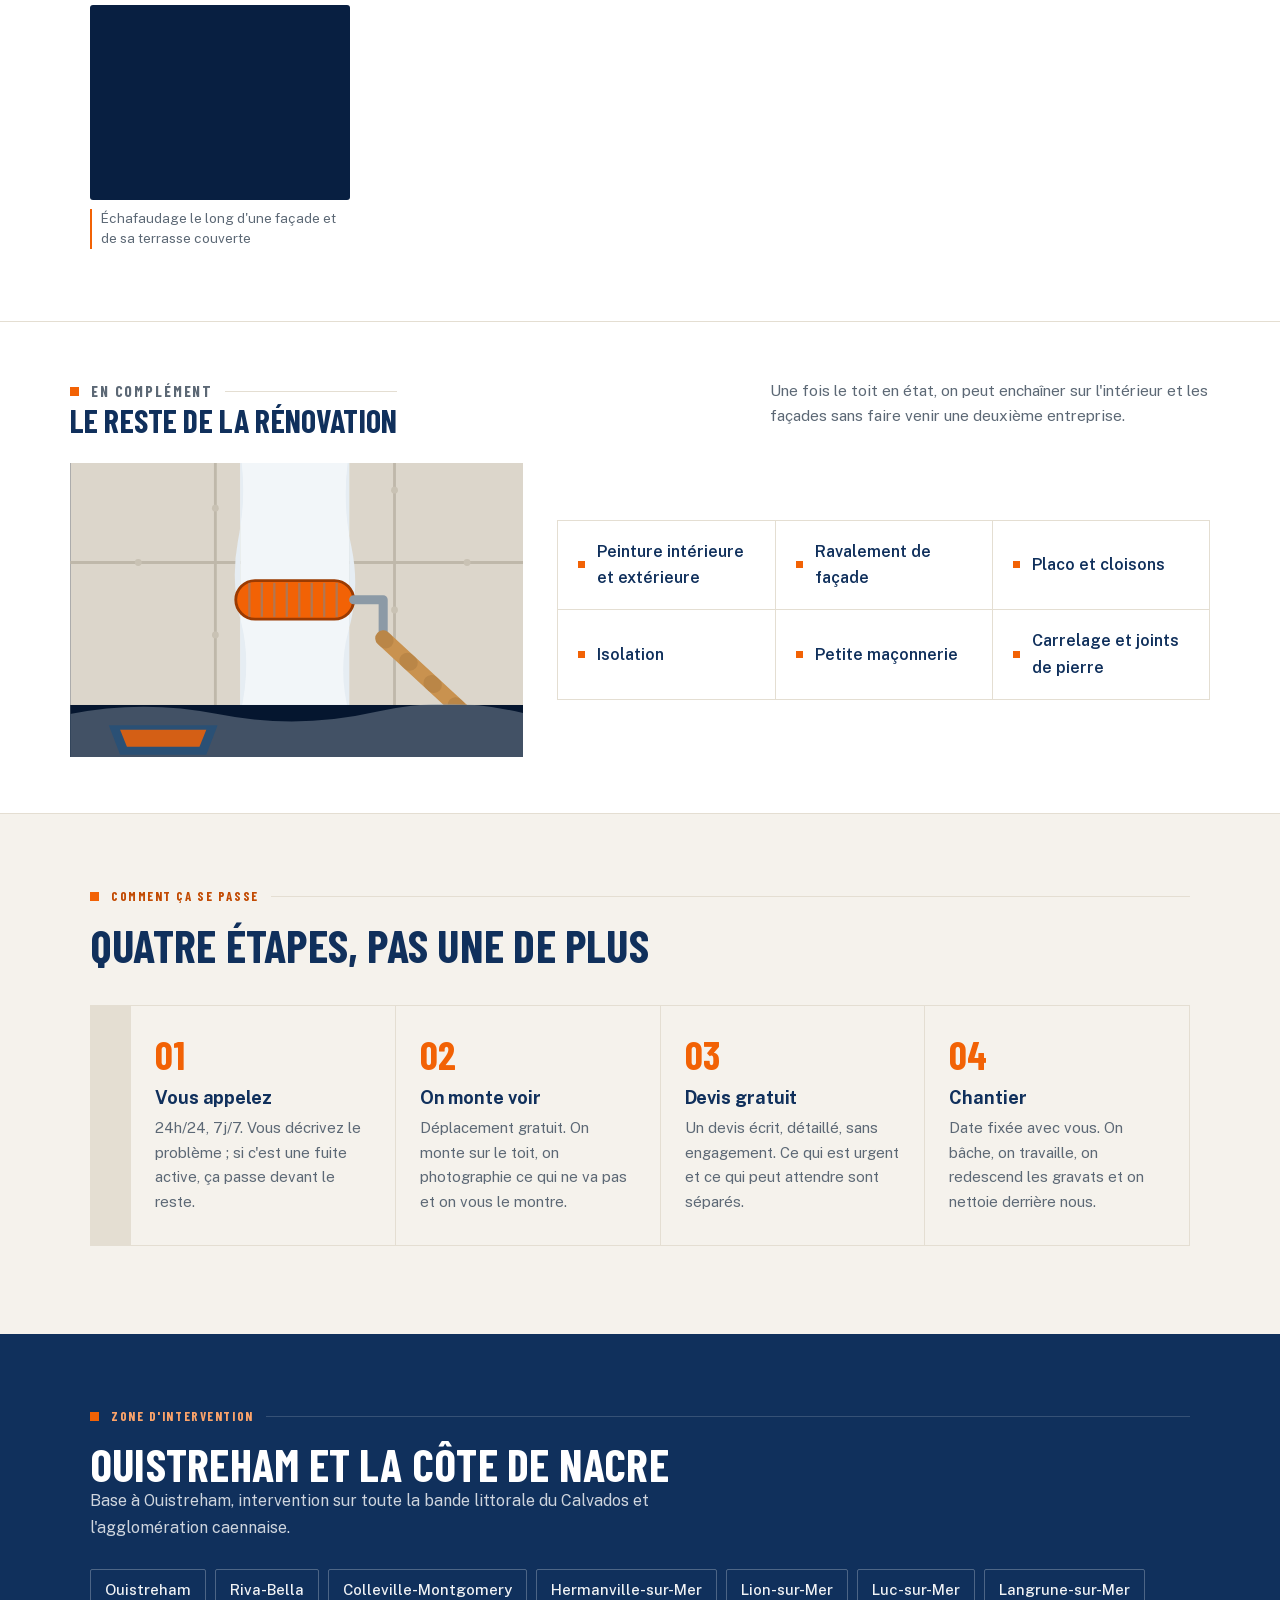
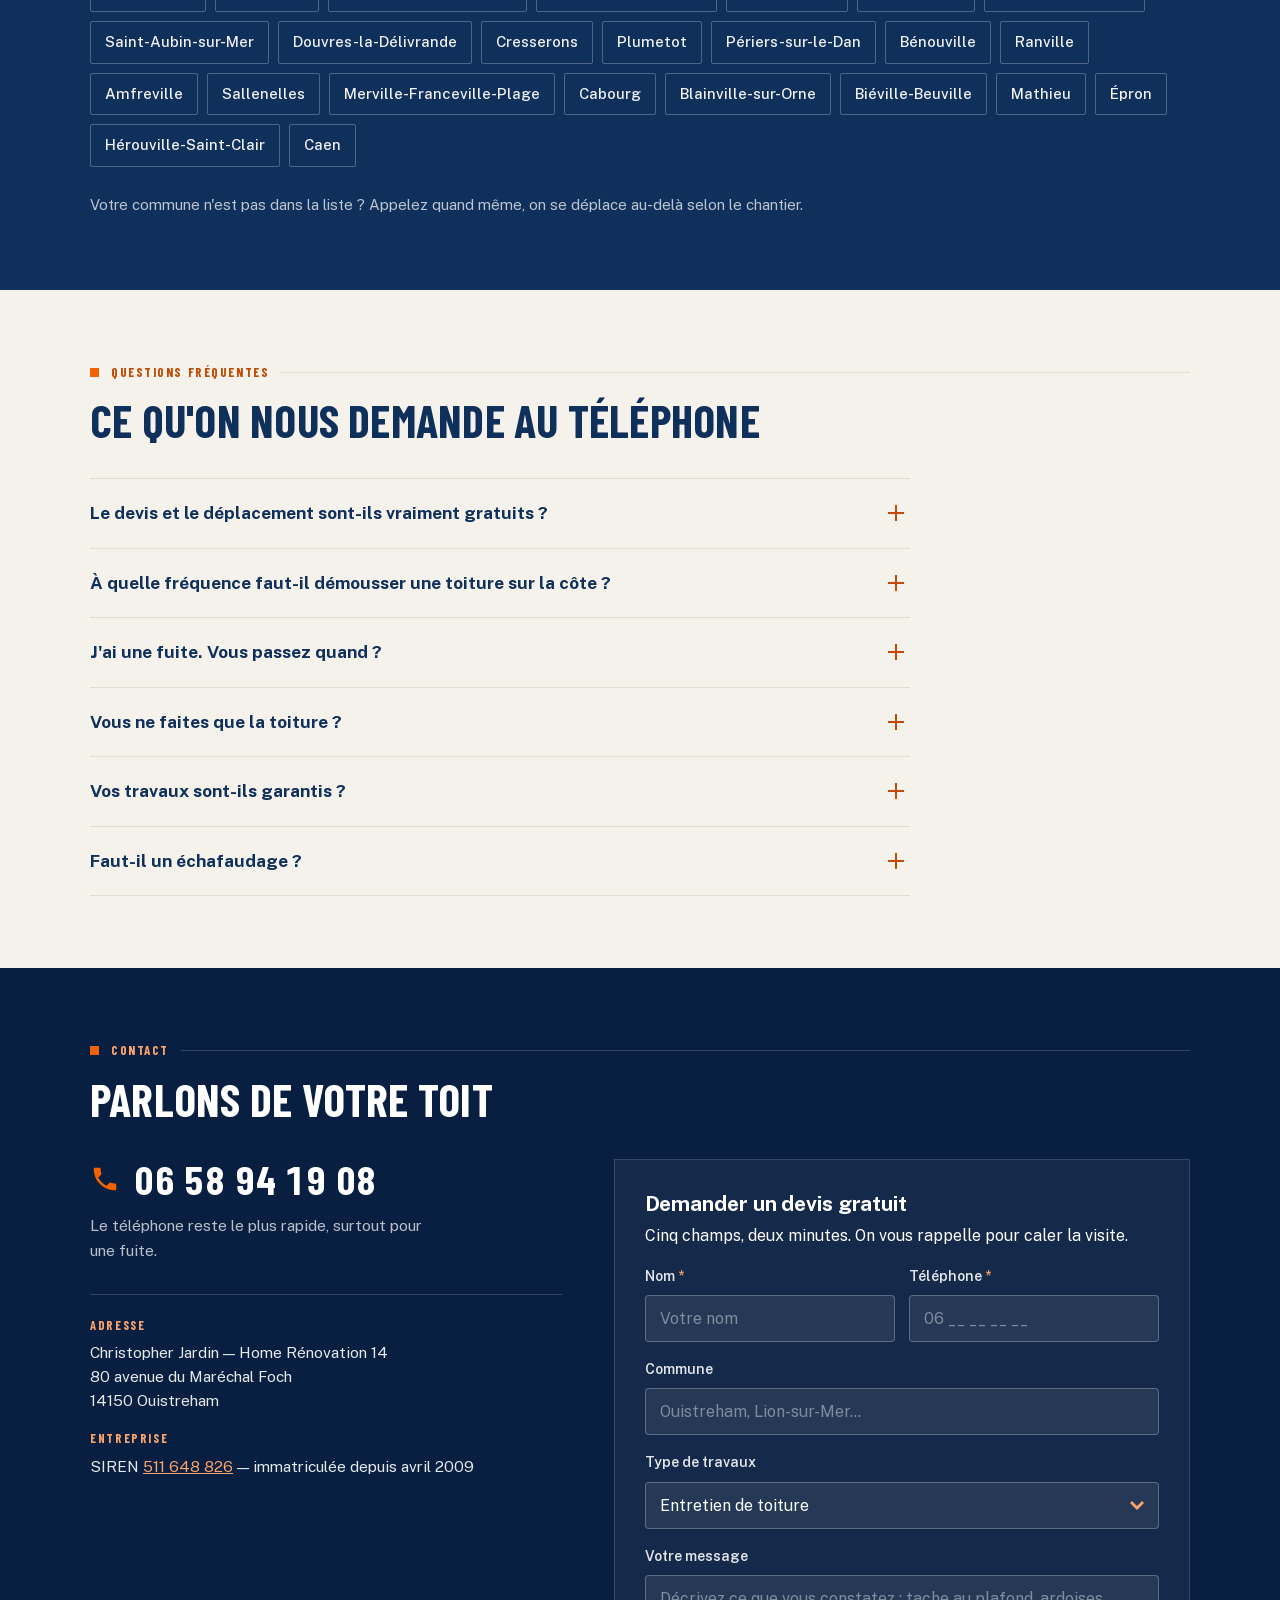
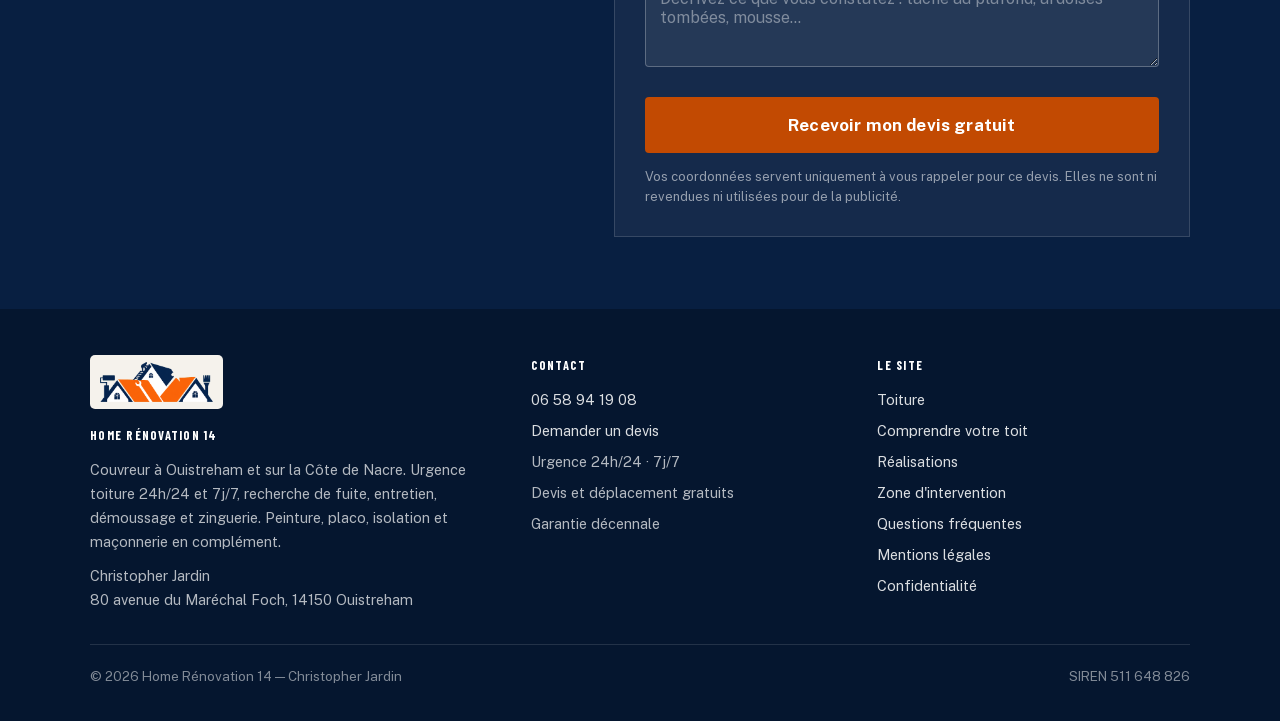
==== commit 4b344400: "Les quatre cartes de prestation passent en photo Chaque carte reçoit un cadrage dédié tiré de la gal" ====
--- a/index.tpl.html
+++ b/index.tpl.html
@@ -135,7 +135,7 @@
 
     <div class="grid4">
       <article class="presta">
-        <img class="presta-ill" src="img/ill-entretien.svg" alt="Pan de toiture en ardoise, une ardoise déposée laissant voir le liteau" width="400" height="260" loading="lazy">
+        <img class="presta-ill" src="img/presta-entretien.jpg" alt="Remplacement de tuiles terre cuite : rangs déposés, liteaux et écran sous-toiture apparents" width="800" height="520" loading="lazy" decoding="async">
         <div class="presta-txt">
           <span class="no">01</span>
           <h3>Entretien de toiture</h3>
@@ -144,7 +144,7 @@
         </div>
       </article>
       <article class="presta">
-        <img class="presta-ill" src="img/ill-demoussage.svg" alt="Toiture en ardoise, moitié envahie de mousse, moitié nettoyée" width="400" height="260" loading="lazy">
+        <img class="presta-ill" src="img/presta-demoussage.jpg" alt="Démoussage d'une toiture au jet, la lance en action sur les tuiles" width="800" height="520" loading="lazy" decoding="async">
         <div class="presta-txt">
           <span class="no">02</span>
           <h3>Démoussage</h3>
@@ -153,7 +153,7 @@
         </div>
       </article>
       <article class="presta">
-        <img class="presta-ill" src="img/ill-fuite.svg" alt="Trajet d'une infiltration, de l'ardoise fendue jusqu'à la tache au plafond" width="400" height="260" loading="lazy">
+        <img class="presta-ill" src="img/presta-fuite.jpg" alt="Deux couvreurs au bord du toit d'un pavillon, échelle de toit et échelle de façade en place" width="800" height="520" loading="lazy" decoding="async">
         <div class="presta-txt">
           <span class="no">03</span>
           <h3>Réparation &amp; recherche de fuite</h3>
@@ -162,7 +162,7 @@
         </div>
       </article>
       <article class="presta">
-        <img class="presta-ill" src="img/ill-zinguerie.svg" alt="Détail de zinguerie : gouttière zinc, crochets et descente d'eau pluviale" width="400" height="260" loading="lazy">
+        <img class="presta-ill" src="img/presta-zinguerie.jpg" alt="Gouttière zinc en bas de pente d'une toiture en tuiles, sous-face et chevrons visibles" width="672" height="437" loading="lazy" decoding="async">
         <div class="presta-txt">
           <span class="no">04</span>
           <h3>Zinguerie &amp; gouttières</h3>
--- a/css/style.css
+++ b/css/style.css
@@ -394,12 +394,12 @@
 /* ============================================================
    Illustrations de section
    ============================================================ */
-.presta-ill{display:block;width:100%;aspect-ratio:400/260;object-fit:cover;background:var(--ardoise-nuit)}
+.presta-ill{display:block;width:100%;height:auto;aspect-ratio:400/260;object-fit:cover;background:var(--ardoise-nuit)}
 .presta{padding:0 0 32px}
 .presta-txt{padding:24px 26px 0}
 
 .bandeau{
-  display:block;width:100%;aspect-ratio:1000/300;object-fit:cover;
+  display:block;width:100%;height:auto;aspect-ratio:1000/300;object-fit:cover;
   margin:34px 0 0;background:var(--ardoise-nuit);border:1px solid var(--sable);
 }
 .bandeau-legende{
@@ -407,7 +407,7 @@
 }
 
 .sec-grid{display:grid;grid-template-columns:.82fr 1.18fr;gap:34px;align-items:center;margin-top:26px}
-.sec-ill{display:block;width:100%;aspect-ratio:400/260;object-fit:cover;background:var(--ardoise-nuit)}
+.sec-ill{display:block;width:100%;height:auto;aspect-ratio:400/260;object-fit:cover;background:var(--ardoise-nuit)}
 .sec-grid .sec-list{margin:0}
 @media (max-width:760px){.sec-grid{grid-template-columns:1fr;gap:22px}}
 
@@ -590,7 +590,7 @@
 }
 .chantier{margin:0}
 .chantier img{
-  display:block;width:100%;aspect-ratio:4/3;object-fit:cover;
+  display:block;width:100%;height:auto;aspect-ratio:4/3;object-fit:cover;
   background:var(--ardoise-nuit);border-radius:3px;
 }
 .chantier figcaption{
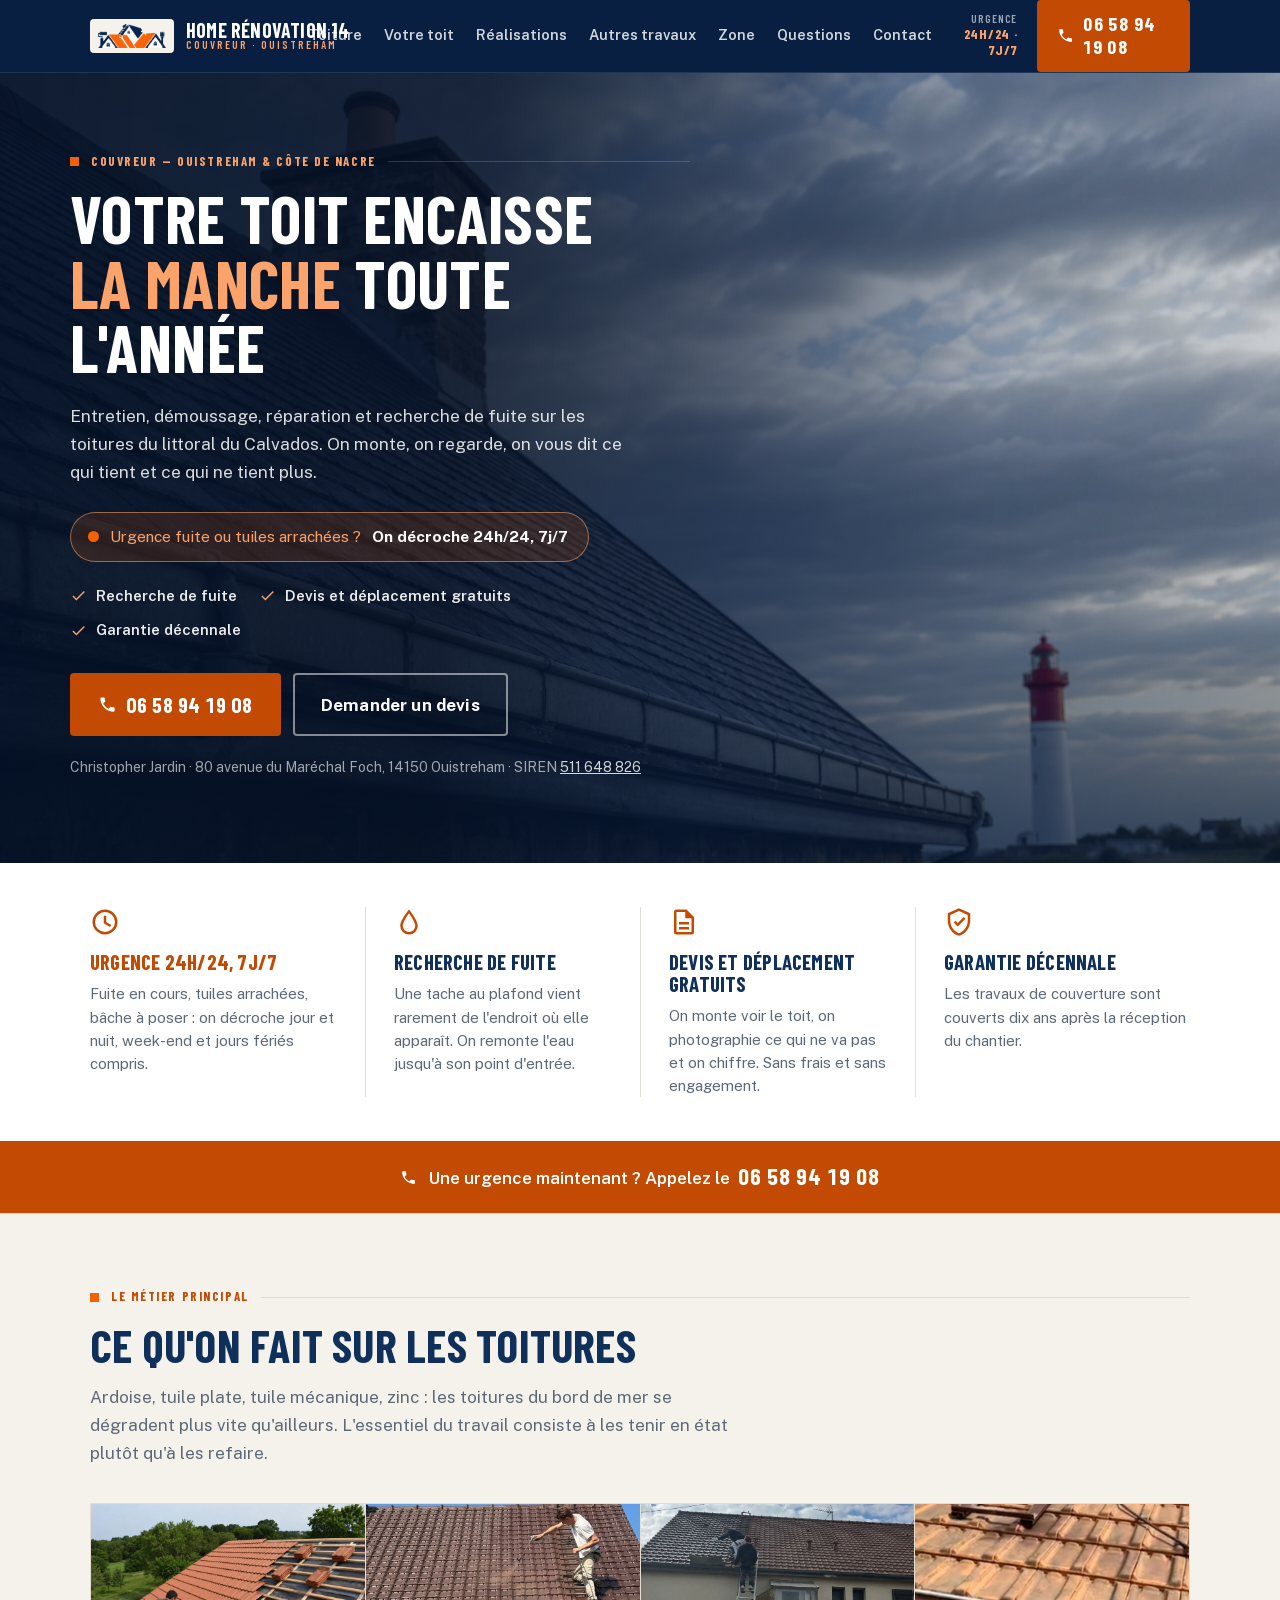
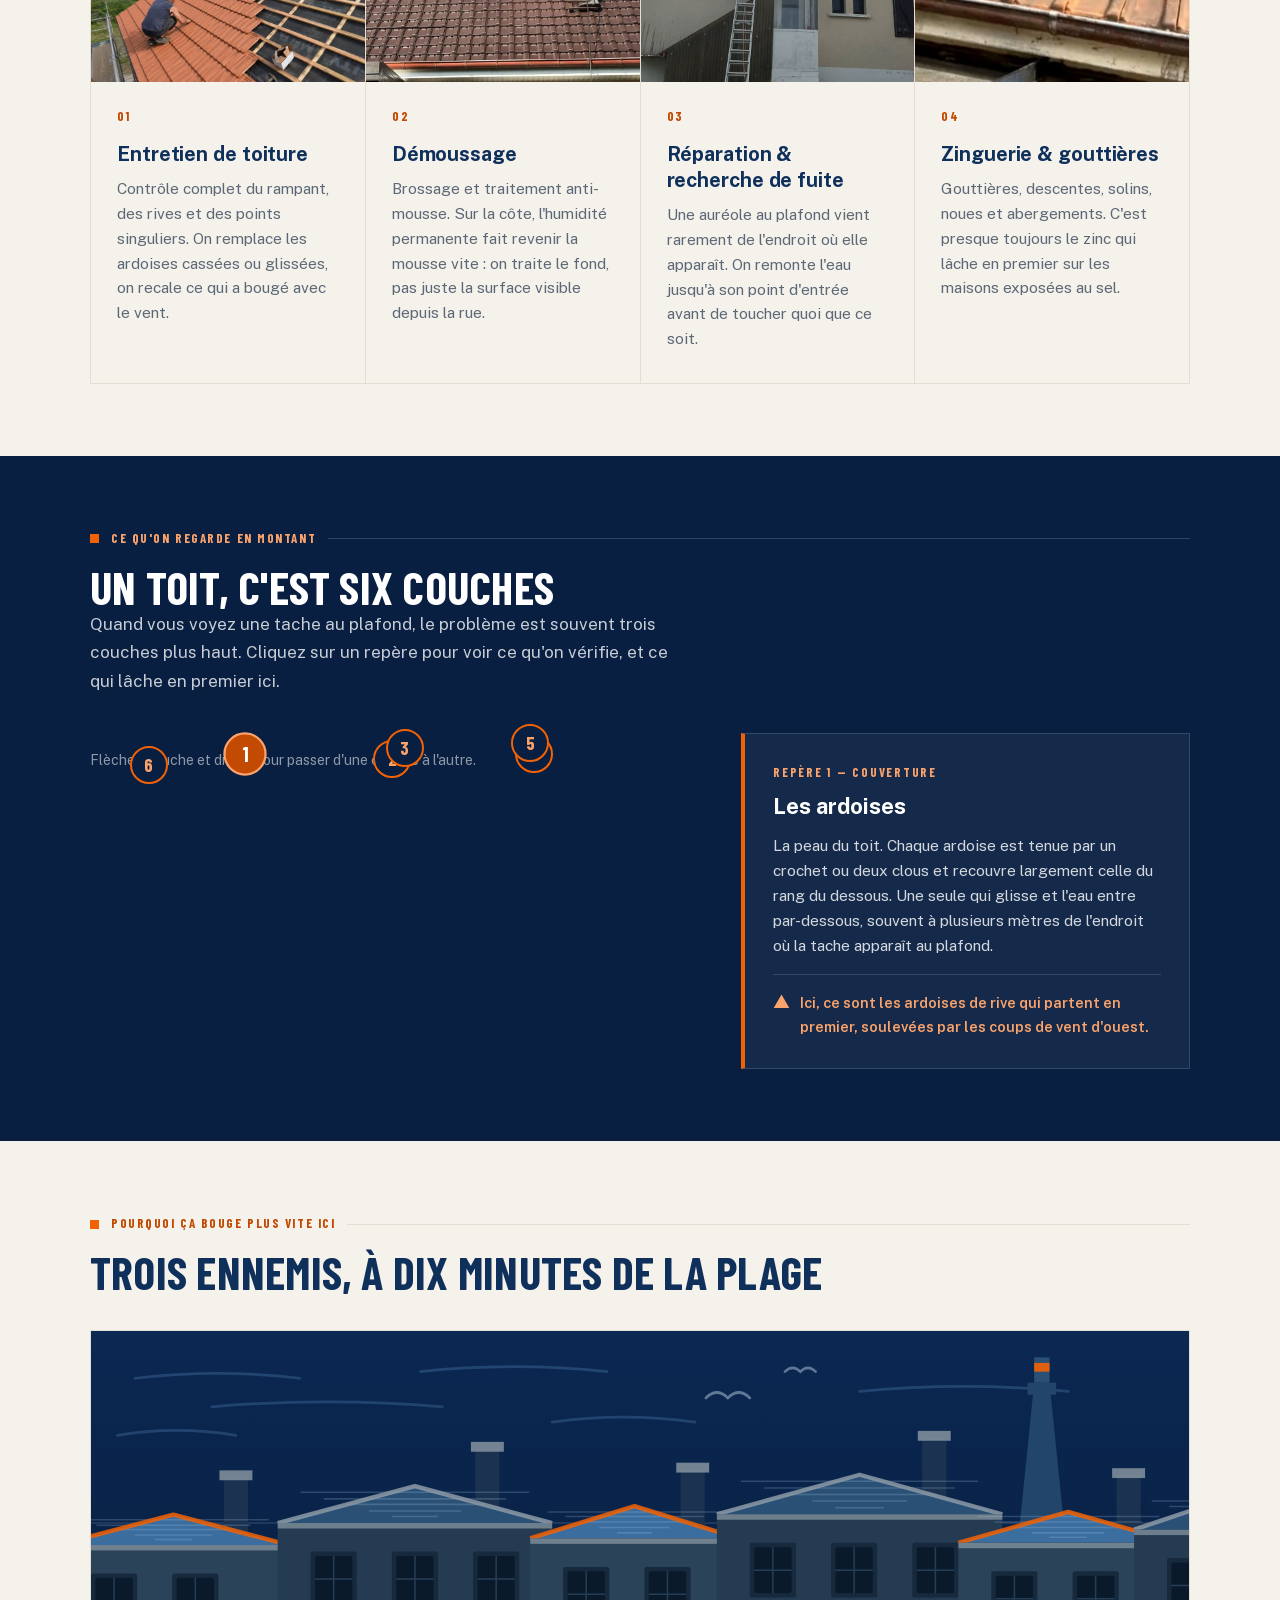
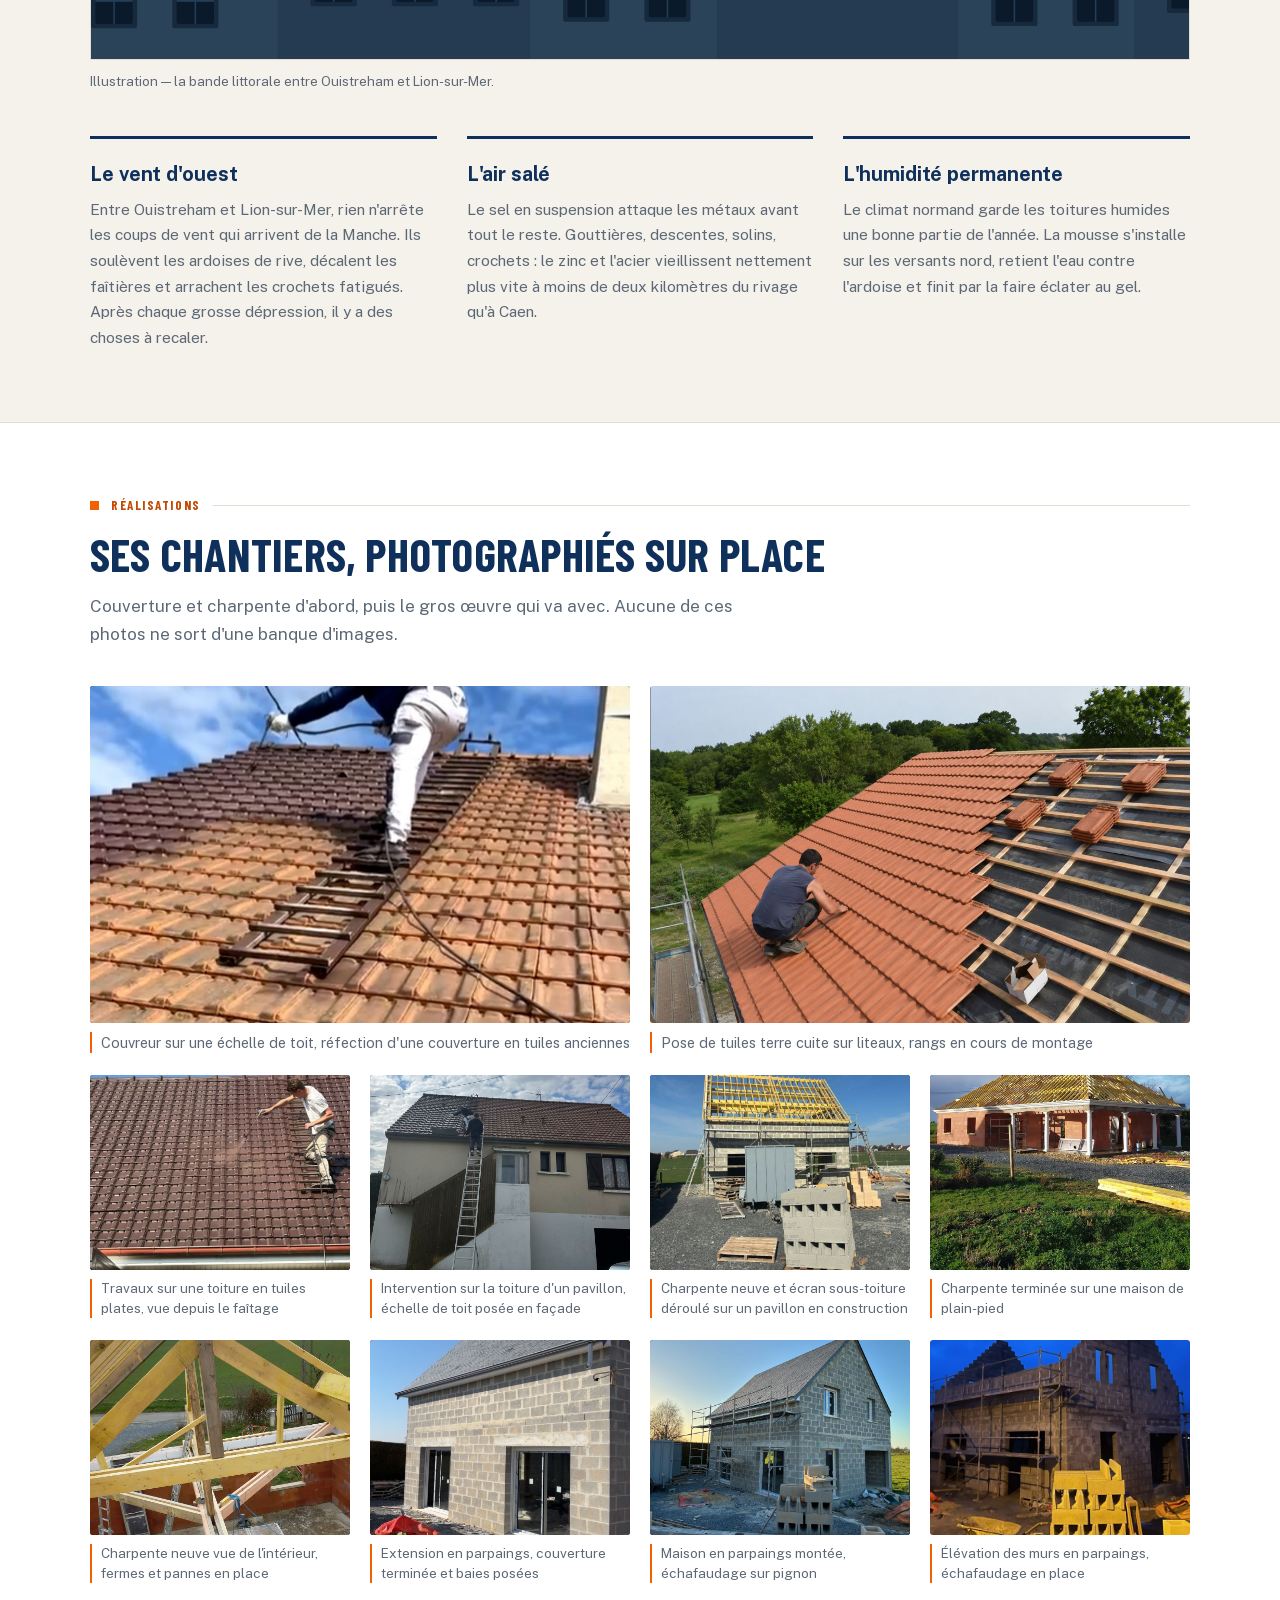
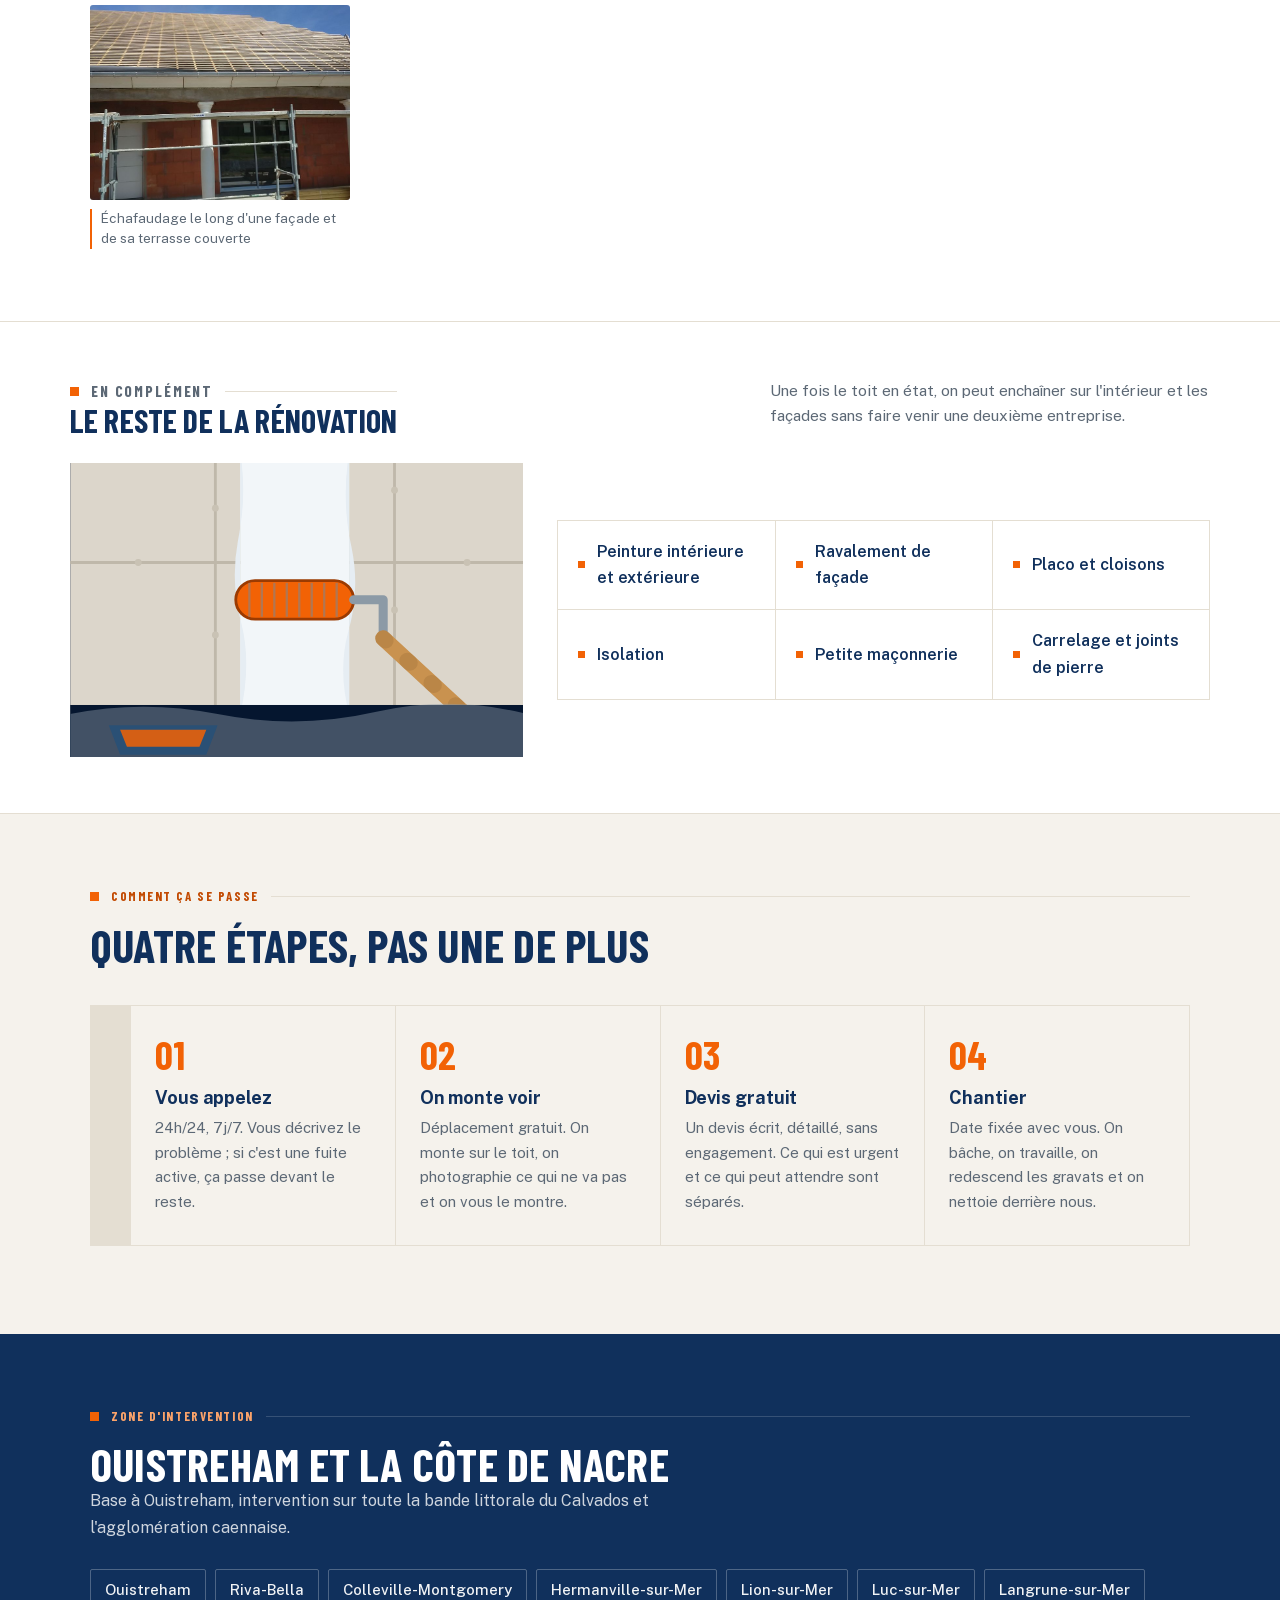
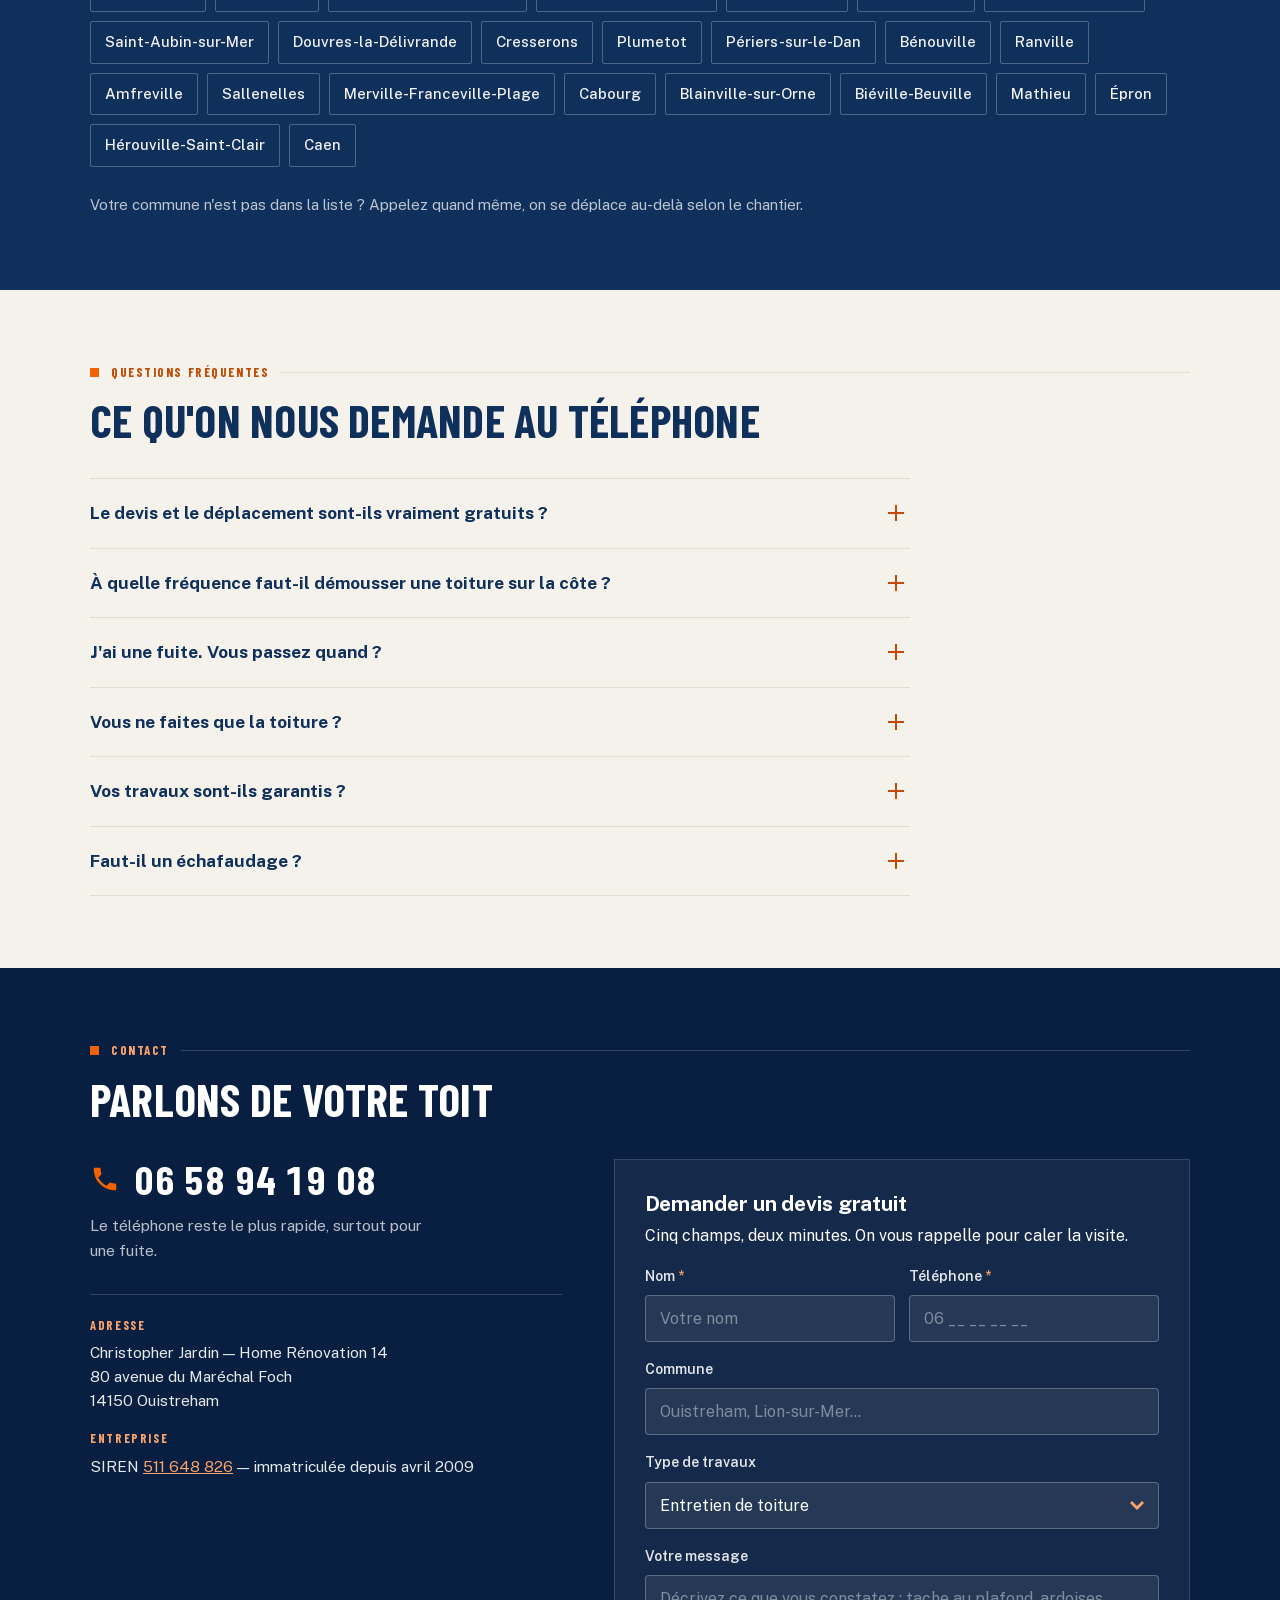
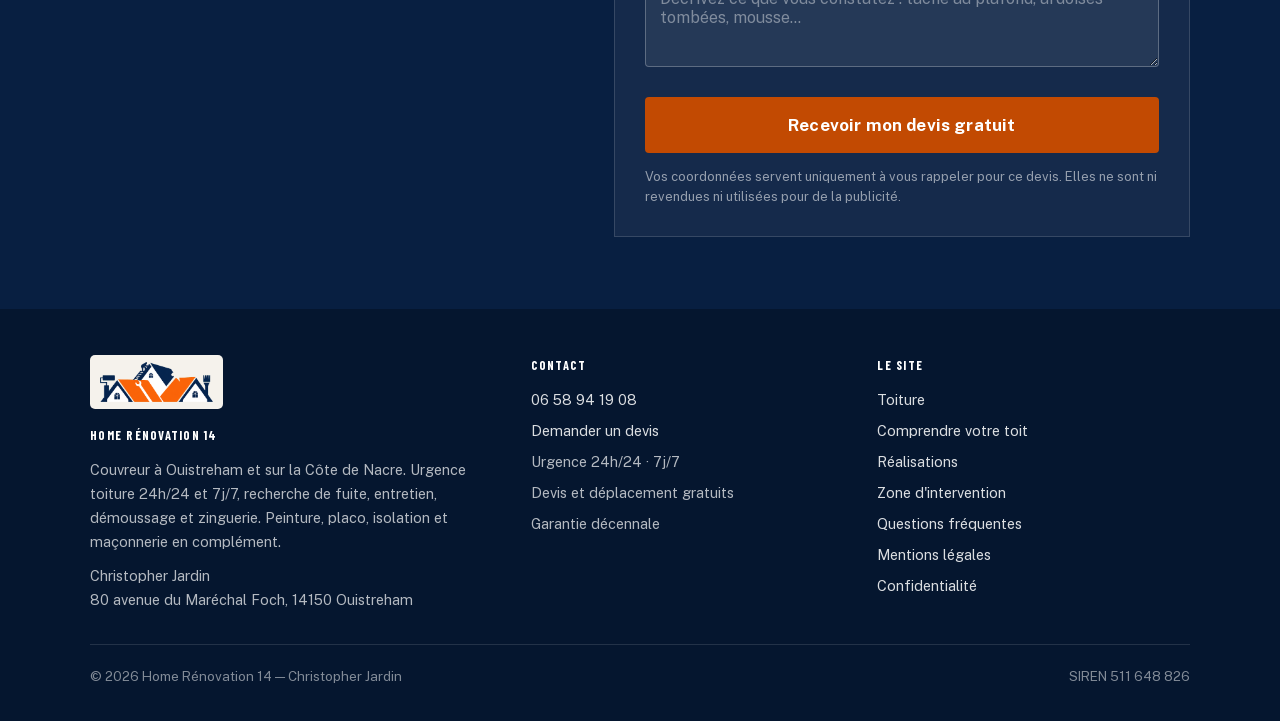
==== commit d5705765: "L'en-tête collant recouvrait le haut des sections, barre d'appel allégée Aucune section n'avait de s" ====
--- a/index.tpl.html
+++ b/index.tpl.html
@@ -532,7 +532,7 @@
 </footer>
 
 <a class="sticky-tel" href="tel:+33658941908">
-  <span class="sticky-lab">Urgence 24h/24 · 7j/7</span>
+  <span class="sticky-lab">24h/24<br>7j/7</span>
   <span class="sticky-num"><svg width="21" height="21" viewBox="0 0 24 24" fill="currentColor" aria-hidden="true"><path d="M6.6 10.8c1.4 2.8 3.8 5.1 6.6 6.6l2.2-2.2c.3-.3.7-.4 1-.2 1.2.4 2.4.6 3.6.6.6 0 1 .4 1 1V20c0 .6-.4 1-1 1-9.4 0-17-7.6-17-17 0-.6.4-1 1-1h3.5c.6 0 1 .4 1 1 0 1.3.2 2.5.6 3.6.1.4 0 .8-.2 1l-2.3 2.2z"/></svg>06 58 94 19 08</span>
 </a>
 
--- a/css/style.css
+++ b/css/style.css
@@ -104,6 +104,12 @@
 /* ============================================================
    Header
    ============================================================ */
+/* L'en-tête est collant : sans marge de défilement, une ancre amène le haut de
+   section sous le logo. La valeur couvre la hauteur d'en-tête la plus grande
+   (73 px en desktop) plus une respiration. */
+main > section[id],
+main[id]{scroll-margin-top:96px}
+
 .hdr{
   position:sticky;top:0;z-index:60;
   background:var(--ardoise-nuit);
@@ -507,12 +513,15 @@
 
 /* barre sticky mobile sur deux lignes */
 @media (max-width:768px){
-  :root{--sticky-h:70px}
-  .sticky-tel{height:70px;flex-direction:column;gap:2px;line-height:1.05}
+  /* Sur mobile la barre d'URL du navigateur s'ajoute par-dessous : la barre d'appel
+     tient sur une seule ligne pour ne pas manger l'écran. */
+  :root{--sticky-h:54px}
+  .sticky-tel{height:54px;flex-direction:row;gap:11px;line-height:1;font-size:22px}
   .sticky-num{display:flex;align-items:center;gap:9px}
   .sticky-lab{
-    font-family:var(--corps);font-size:11.5px;font-weight:700;letter-spacing:.09em;
-    text-transform:uppercase;color:rgba(255,255,255,.9);
+    font-family:var(--corps);font-size:11px;font-weight:700;letter-spacing:.07em;
+    text-transform:uppercase;color:rgba(255,255,255,.82);
+    border-left:1px solid rgba(255,255,255,.35);padding-left:11px;order:2;
   }
 }
 
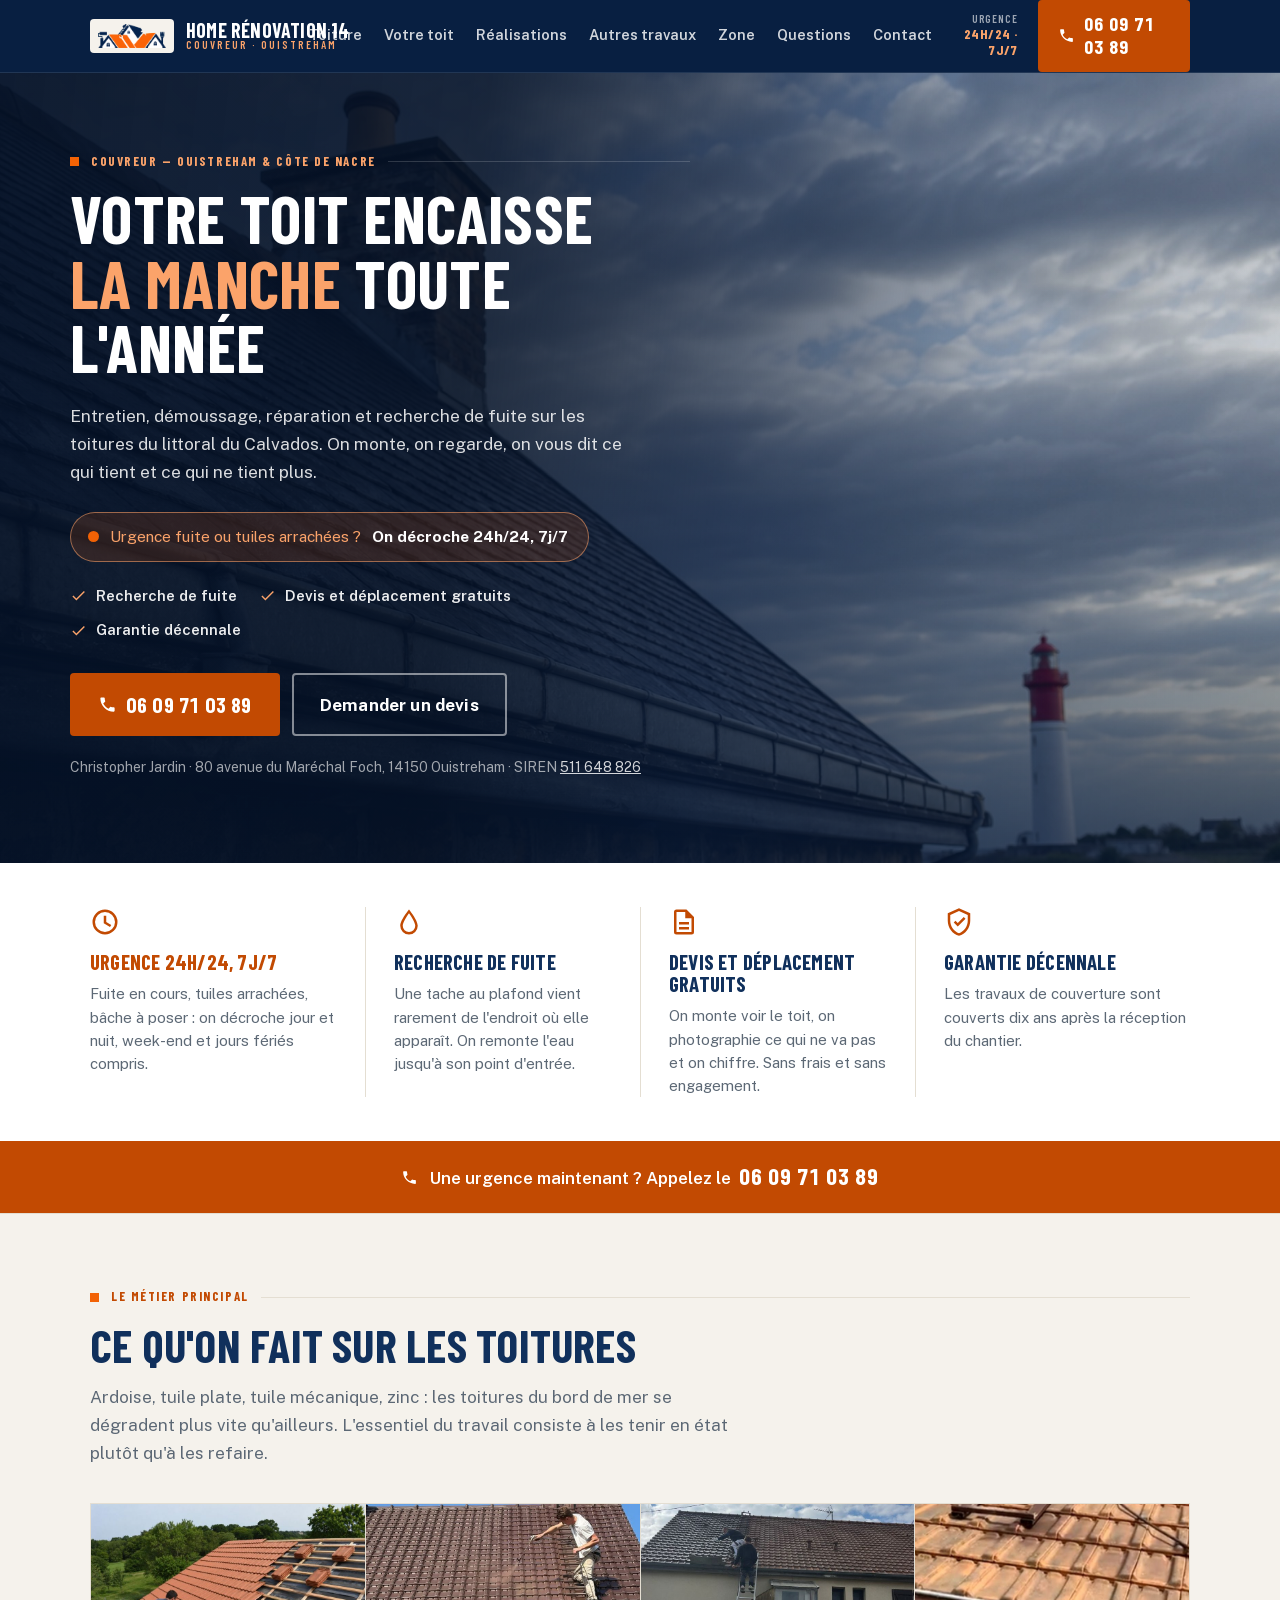
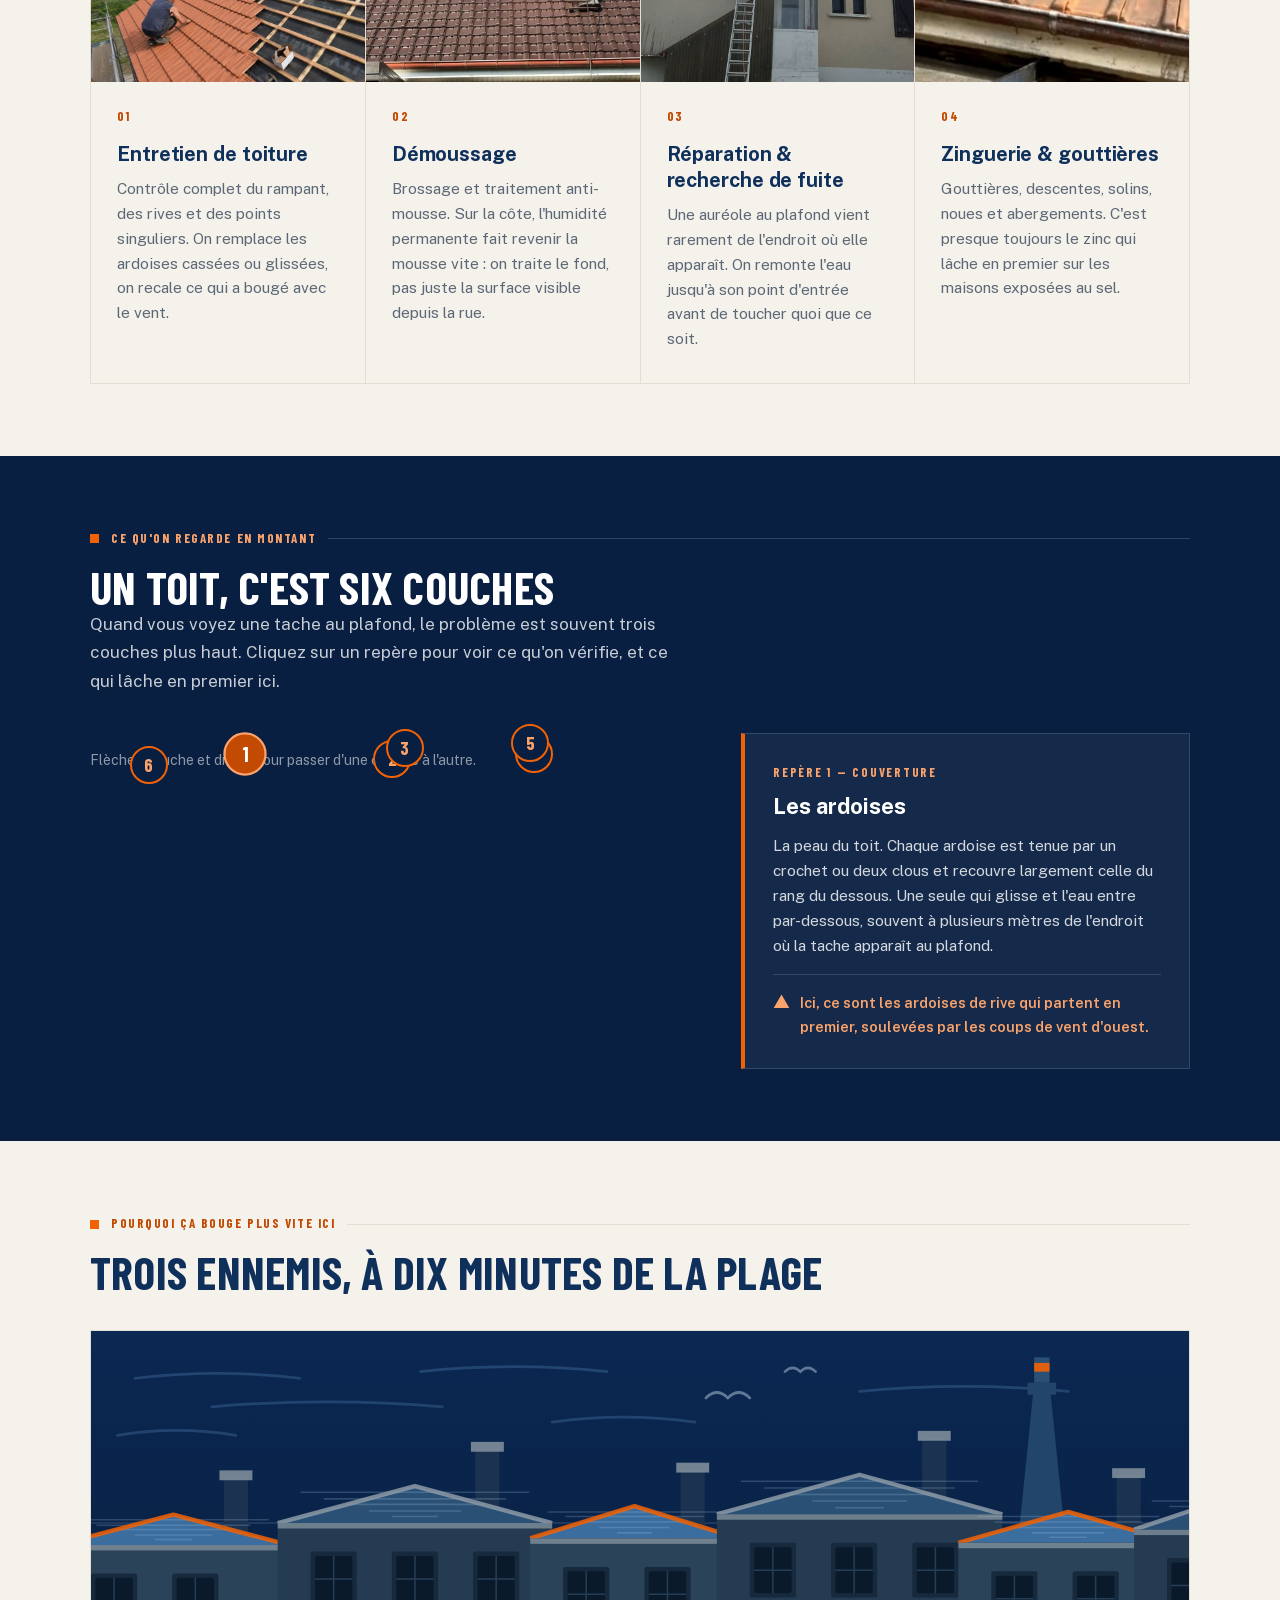
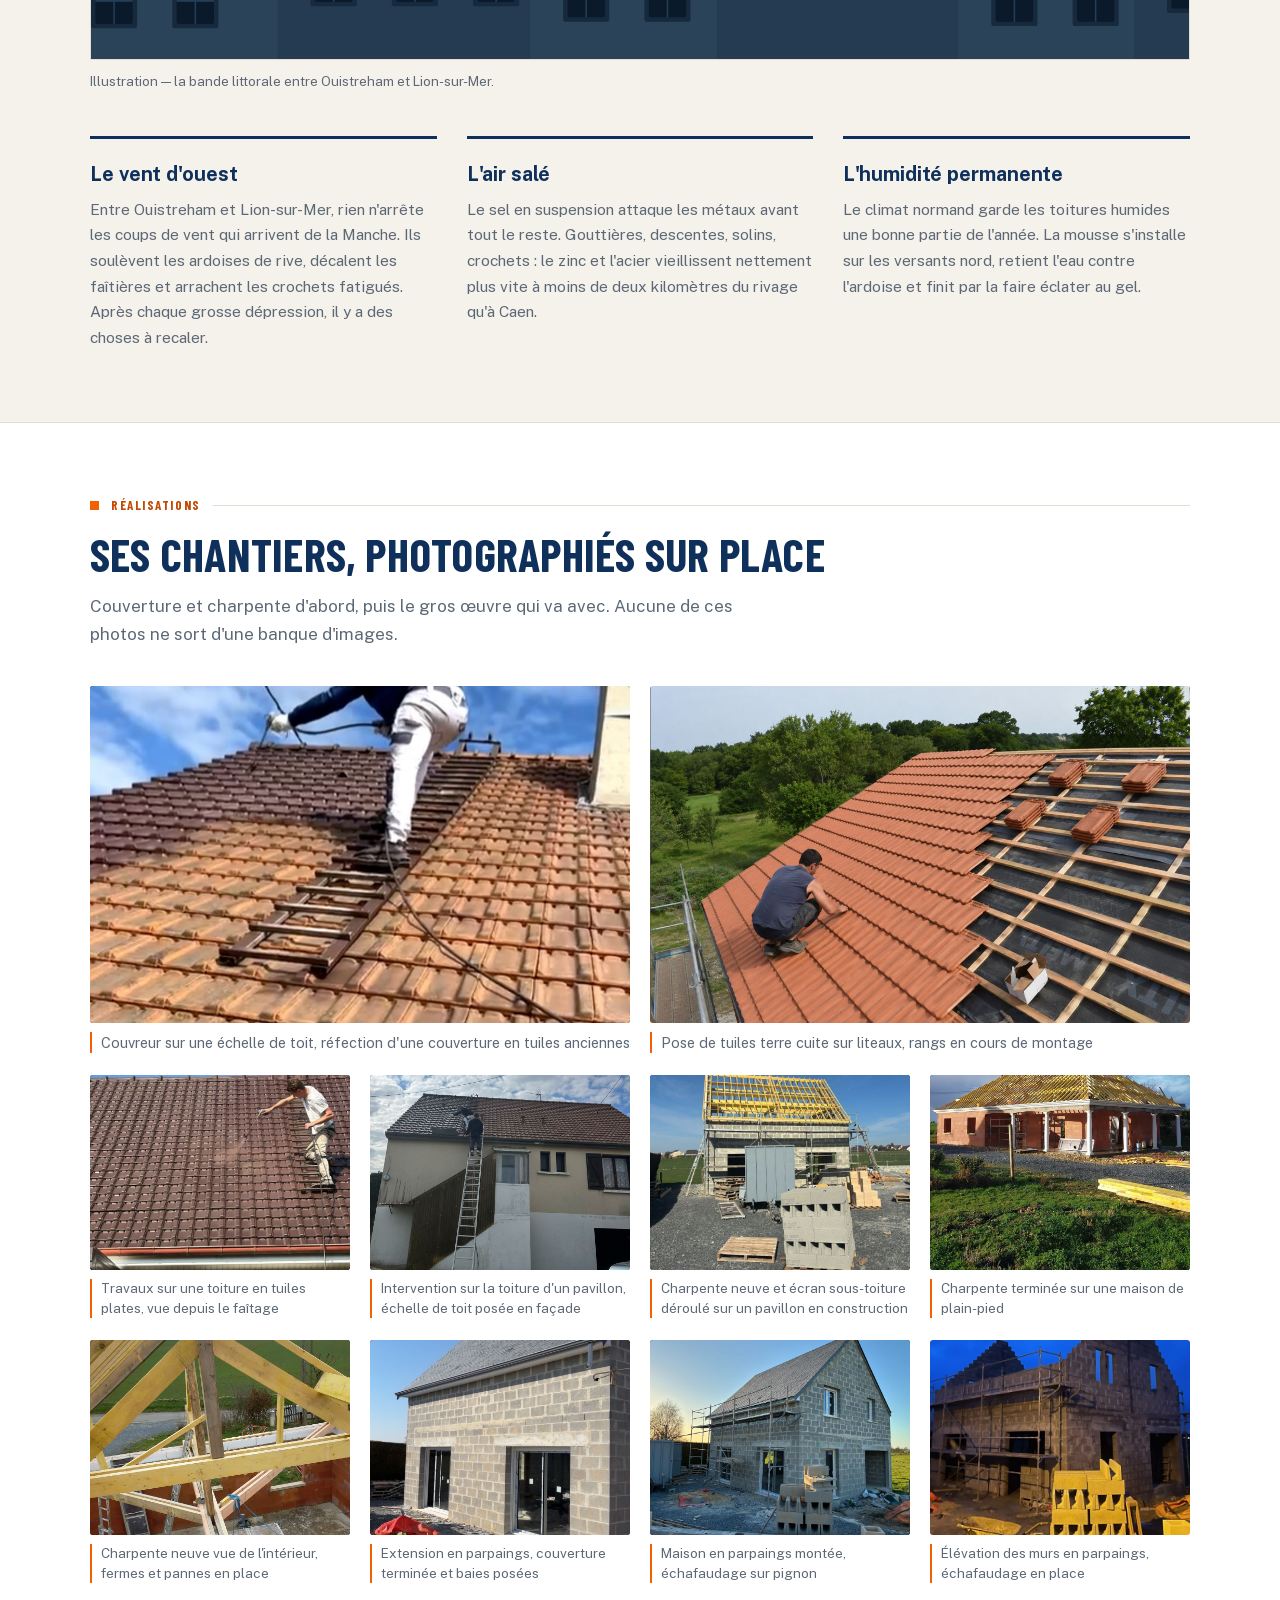
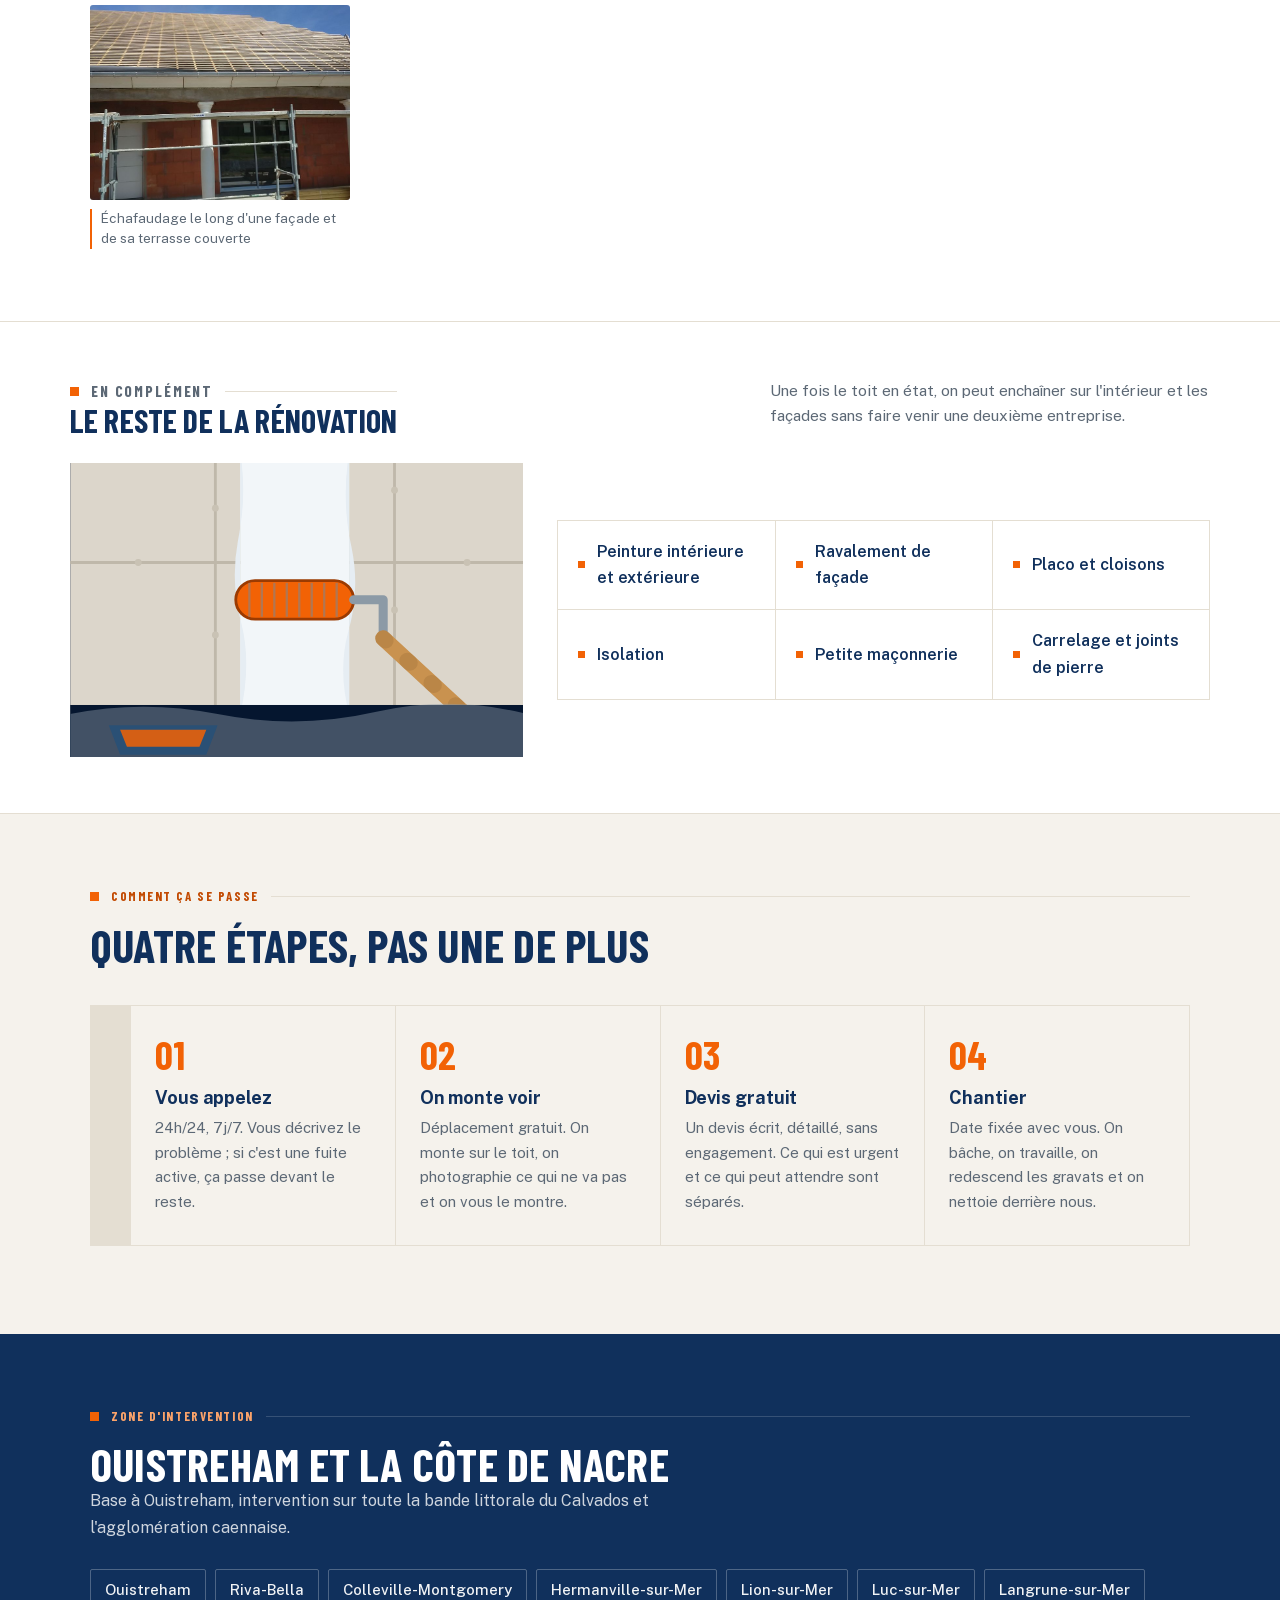
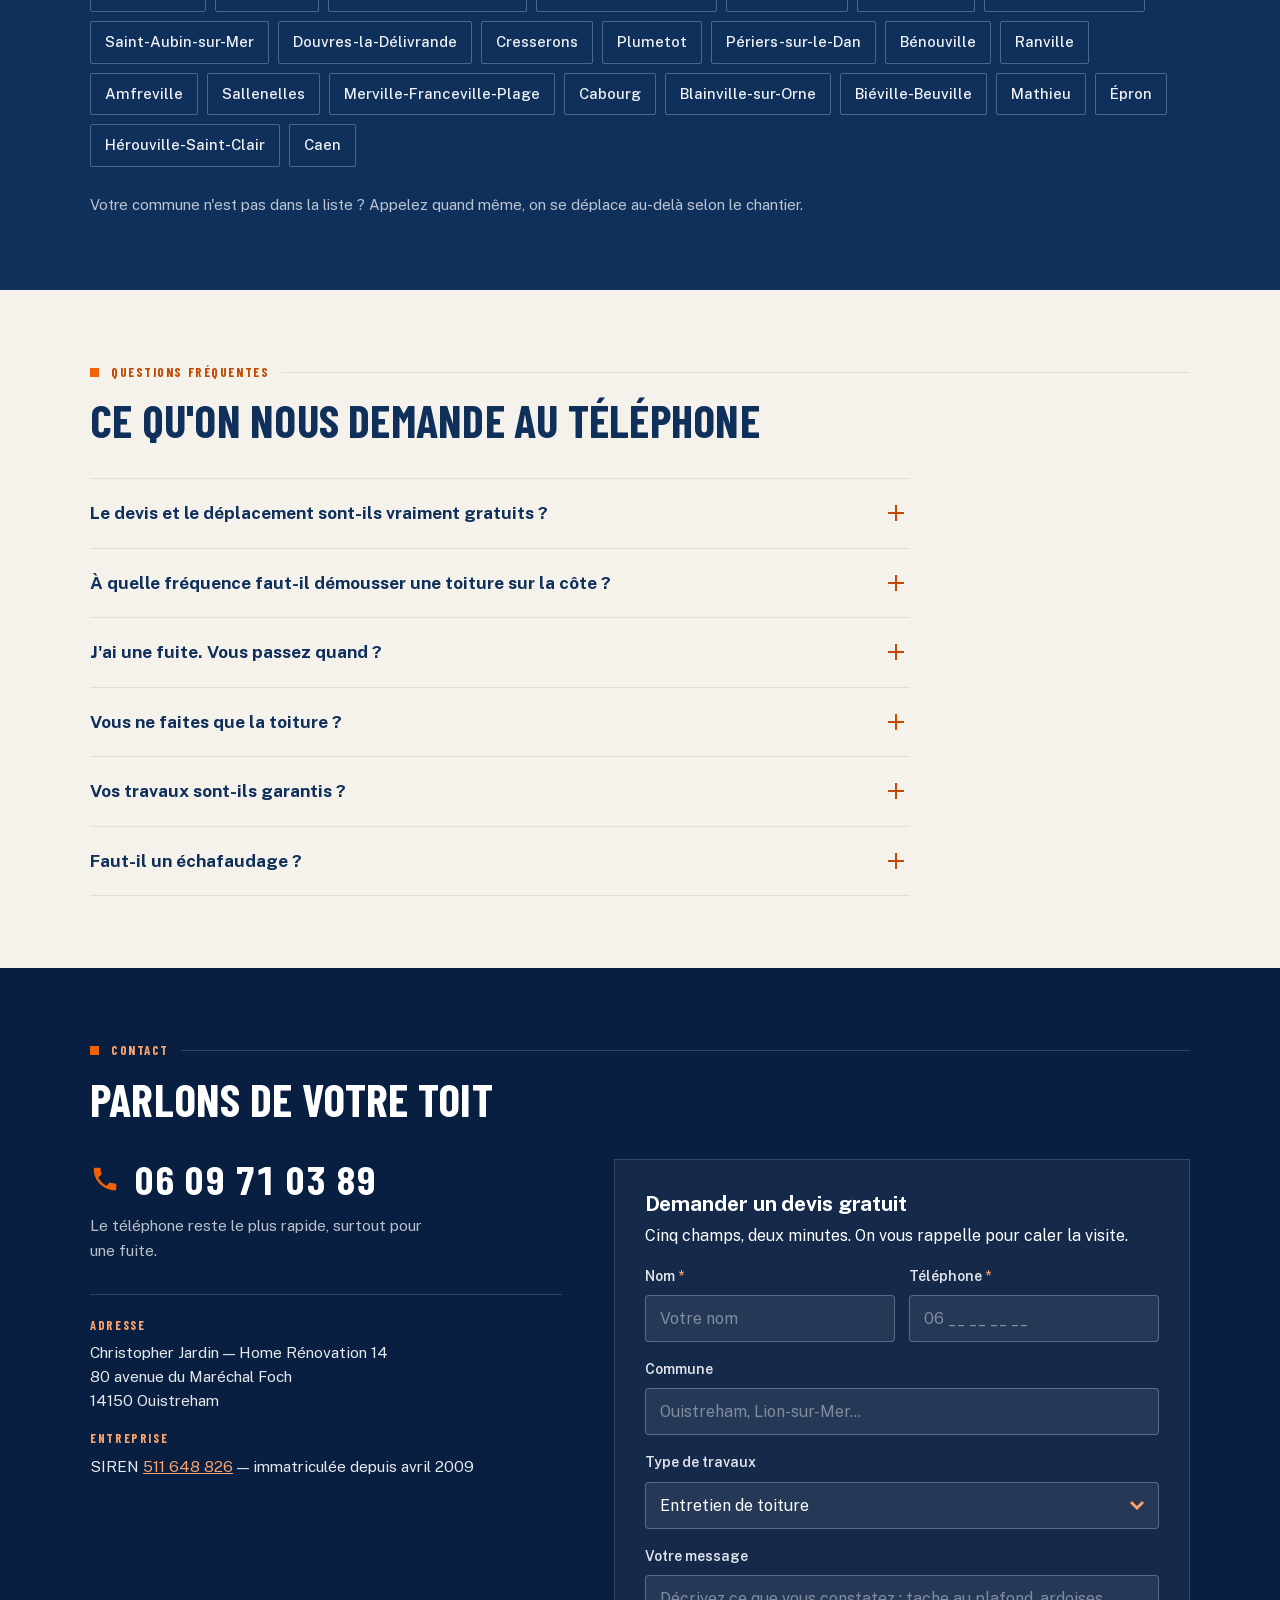
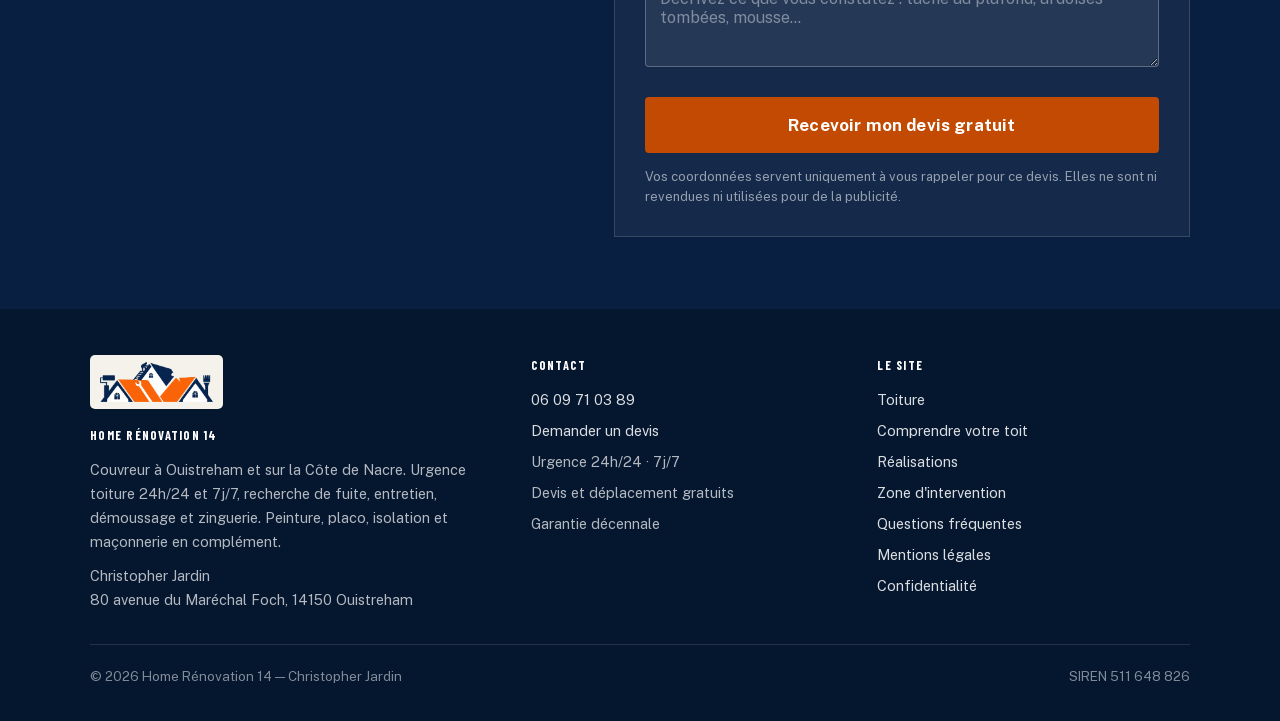
==== commit 66316d9f: "Nouveau numéro de téléphone : 06 09 71 03 89 Remplacé partout : en-tête, hero, bande des atouts, con" ====
--- a/index.tpl.html
+++ b/index.tpl.html
@@ -4,7 +4,7 @@
 <meta charset="UTF-8">
 <meta name="viewport" content="width=device-width, initial-scale=1">
 <title>Couvreur Ouistreham (14) — Urgence toiture 24h/24, 7j/7 | Recherche de fuite, devis gratuit</title>
-<meta name="description" content="Couvreur à Ouistreham et sur la Côte de Nacre. Urgence toiture 24h/24 et 7j/7, recherche de fuite, entretien, démoussage, zinguerie. Devis et déplacement gratuits, garantie décennale. 06 58 94 19 08.">
+<meta name="description" content="Couvreur à Ouistreham et sur la Côte de Nacre. Urgence toiture 24h/24 et 7j/7, recherche de fuite, entretien, démoussage, zinguerie. Devis et déplacement gratuits, garantie décennale. 06 09 71 03 89.">
 <meta name="theme-color" content="#081F41">
 <meta name="author" content="Christopher Jardin — Home Rénovation 14">
 <link rel="canonical" href="https://znk-v.github.io/home-renovation-14/">
@@ -49,9 +49,9 @@
       <a href="#contact">Contact</a>
     </nav>
     <span class="hdr-247" aria-hidden="true">Urgence<b>24h/24 · 7j/7</b></span>
-    <a class="btn btn-tel" href="tel:+33658941908">
+    <a class="btn btn-tel" href="tel:+33609710389">
       <svg width="17" height="17" viewBox="0 0 24 24" fill="currentColor" aria-hidden="true"><path d="M6.6 10.8c1.4 2.8 3.8 5.1 6.6 6.6l2.2-2.2c.3-.3.7-.4 1-.2 1.2.4 2.4.6 3.6.6.6 0 1 .4 1 1V20c0 .6-.4 1-1 1-9.4 0-17-7.6-17-17 0-.6.4-1 1-1h3.5c.6 0 1 .4 1 1 0 1.3.2 2.5.6 3.6.1.4 0 .8-.2 1l-2.3 2.2z"/></svg>
-      <span class="tel-num">06 58 94 19 08</span>
+      <span class="tel-num">06 09 71 03 89</span>
     </a>
   </div>
 </header>
@@ -82,9 +82,9 @@
         <li><svg width="17" height="17" viewBox="0 0 24 24" fill="currentColor" aria-hidden="true"><path d="M9 16.2 4.8 12l-1.4 1.4L9 19 21 7l-1.4-1.4z"/></svg> Garantie décennale</li>
       </ul>
       <div class="hero-cta">
-        <a class="btn btn-tel" href="tel:+33658941908">
+        <a class="btn btn-tel" href="tel:+33609710389">
           <svg width="19" height="19" viewBox="0 0 24 24" fill="currentColor" aria-hidden="true"><path d="M6.6 10.8c1.4 2.8 3.8 5.1 6.6 6.6l2.2-2.2c.3-.3.7-.4 1-.2 1.2.4 2.4.6 3.6.6.6 0 1 .4 1 1V20c0 .6-.4 1-1 1-9.4 0-17-7.6-17-17 0-.6.4-1 1-1h3.5c.6 0 1 .4 1 1 0 1.3.2 2.5.6 3.6.1.4 0 .8-.2 1l-2.3 2.2z"/></svg>
-          <span class="tel-num" style="font-size:21px">06 58 94 19 08</span>
+          <span class="tel-num" style="font-size:21px">06 09 71 03 89</span>
         </a>
         <a class="btn btn-ghost" href="#contact">Demander un devis</a>
       </div>
@@ -118,9 +118,9 @@
         <p>Les travaux de couverture sont couverts dix ans après la réception du chantier.</p>
       </article>
   </div>
-  <a class="atouts-cta" href="tel:+33658941908">
+  <a class="atouts-cta" href="tel:+33609710389">
     <svg width="17" height="17" viewBox="0 0 24 24" fill="currentColor" aria-hidden="true"><path d="M6.6 10.8c1.4 2.8 3.8 5.1 6.6 6.6l2.2-2.2c.3-.3.7-.4 1-.2 1.2.4 2.4.6 3.6.6.6 0 1 .4 1 1V20c0 .6-.4 1-1 1-9.4 0-17-7.6-17-17 0-.6.4-1 1-1h3.5c.6 0 1 .4 1 1 0 1.3.2 2.5.6 3.6.1.4 0 .8-.2 1l-2.3 2.2z"/></svg>
-    <span>Une urgence maintenant&nbsp;? Appelez le <b>06 58 94 19 08</b></span>
+    <span>Une urgence maintenant&nbsp;? Appelez le <b>06 09 71 03 89</b></span>
   </a>
 </section>
 
@@ -418,9 +418,9 @@
 
     <div class="contact-grid">
       <div>
-        <a class="co-tel" href="tel:+33658941908">
+        <a class="co-tel" href="tel:+33609710389">
           <svg width="30" height="30" viewBox="0 0 24 24" fill="currentColor" aria-hidden="true"><path d="M6.6 10.8c1.4 2.8 3.8 5.1 6.6 6.6l2.2-2.2c.3-.3.7-.4 1-.2 1.2.4 2.4.6 3.6.6.6 0 1 .4 1 1V20c0 .6-.4 1-1 1-9.4 0-17-7.6-17-17 0-.6.4-1 1-1h3.5c.6 0 1 .4 1 1 0 1.3.2 2.5.6 3.6.1.4 0 .8-.2 1l-2.3 2.2z"/></svg>
-          06 58 94 19 08
+          06 09 71 03 89
         </a>
         <p class="co-sub">Le téléphone reste le plus rapide, surtout pour une fuite.</p>
 
@@ -480,7 +480,7 @@
           <div class="ok"><svg width="26" height="26" viewBox="0 0 24 24" fill="currentColor" aria-hidden="true"><path d="M9 16.2 4.8 12l-1.4 1.4L9 19 21 7l-1.4-1.4z"/></svg></div>
           <h3>Demande envoyée</h3>
           <p id="merciTxt">On vous rappelle pour caler la visite.<br>
-            Pour une fuite en cours, appelez directement le <a href="tel:+33658941908">06&nbsp;58&nbsp;94&nbsp;19&nbsp;08</a>.</p>
+            Pour une fuite en cours, appelez directement le <a href="tel:+33609710389">06&nbsp;09&nbsp;71&nbsp;03&nbsp;89</a>.</p>
         </div>
       </div>
     </div>
@@ -504,7 +504,7 @@
       <div>
         <strong>Contact</strong>
         <ul>
-          <li><a href="tel:+33658941908">06 58 94 19 08</a></li>
+          <li><a href="tel:+33609710389">06 09 71 03 89</a></li>
           <li><a href="#contact">Demander un devis</a></li>
           <li>Urgence 24h/24 · 7j/7</li>
           <li>Devis et déplacement gratuits</li>
@@ -531,9 +531,9 @@
   </div>
 </footer>
 
-<a class="sticky-tel" href="tel:+33658941908">
+<a class="sticky-tel" href="tel:+33609710389">
   <span class="sticky-lab">24h/24<br>7j/7</span>
-  <span class="sticky-num"><svg width="21" height="21" viewBox="0 0 24 24" fill="currentColor" aria-hidden="true"><path d="M6.6 10.8c1.4 2.8 3.8 5.1 6.6 6.6l2.2-2.2c.3-.3.7-.4 1-.2 1.2.4 2.4.6 3.6.6.6 0 1 .4 1 1V20c0 .6-.4 1-1 1-9.4 0-17-7.6-17-17 0-.6.4-1 1-1h3.5c.6 0 1 .4 1 1 0 1.3.2 2.5.6 3.6.1.4 0 .8-.2 1l-2.3 2.2z"/></svg>06 58 94 19 08</span>
+  <span class="sticky-num"><svg width="21" height="21" viewBox="0 0 24 24" fill="currentColor" aria-hidden="true"><path d="M6.6 10.8c1.4 2.8 3.8 5.1 6.6 6.6l2.2-2.2c.3-.3.7-.4 1-.2 1.2.4 2.4.6 3.6.6.6 0 1 .4 1 1V20c0 .6-.4 1-1 1-9.4 0-17-7.6-17-17 0-.6.4-1 1-1h3.5c.6 0 1 .4 1 1 0 1.3.2 2.5.6 3.6.1.4 0 .8-.2 1l-2.3 2.2z"/></svg>06 09 71 03 89</span>
 </a>
 
 <script type="application/ld+json">
@@ -543,7 +543,7 @@
   "name":"Home Rénovation 14",
   "alternateName":"Christopher Jardin",
   "url":"https://znk-v.github.io/home-renovation-14/",
-  "telephone":"+33658941908",
+  "telephone":"+33609710389",
   "image":["https://znk-v.github.io/home-renovation-14/og-image.jpg","https://znk-v.github.io/home-renovation-14/img/chantiers/01-couvreur-echelle-de-toit.jpg","https://znk-v.github.io/home-renovation-14/img/chantiers/02-pose-tuiles-terre-cuite-liteaux.jpg","https://znk-v.github.io/home-renovation-14/img/chantiers/03-travaux-toiture-tuiles-plates.jpg","https://znk-v.github.io/home-renovation-14/img/chantiers/05-charpente-ecran-sous-toiture.jpg"],
   "priceRange":"€€",
   "foundingDate":"2009-04-03",
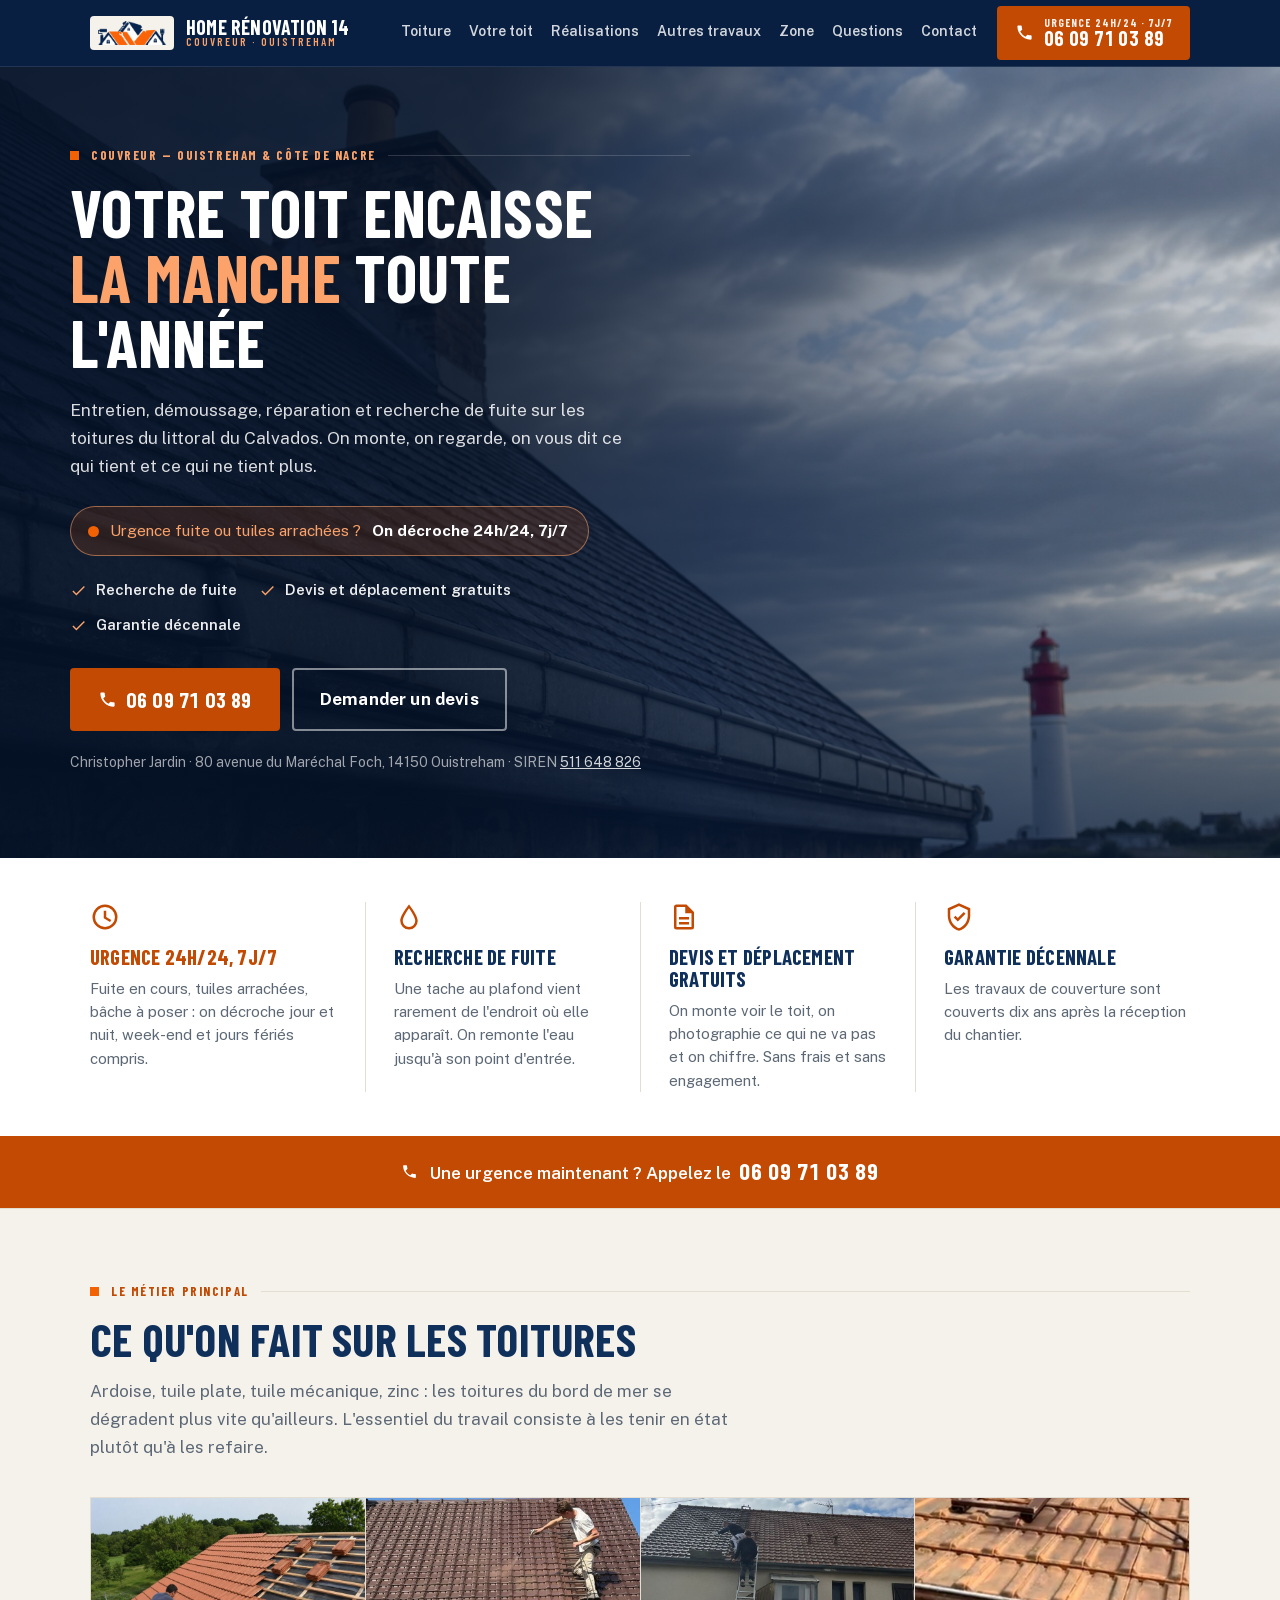
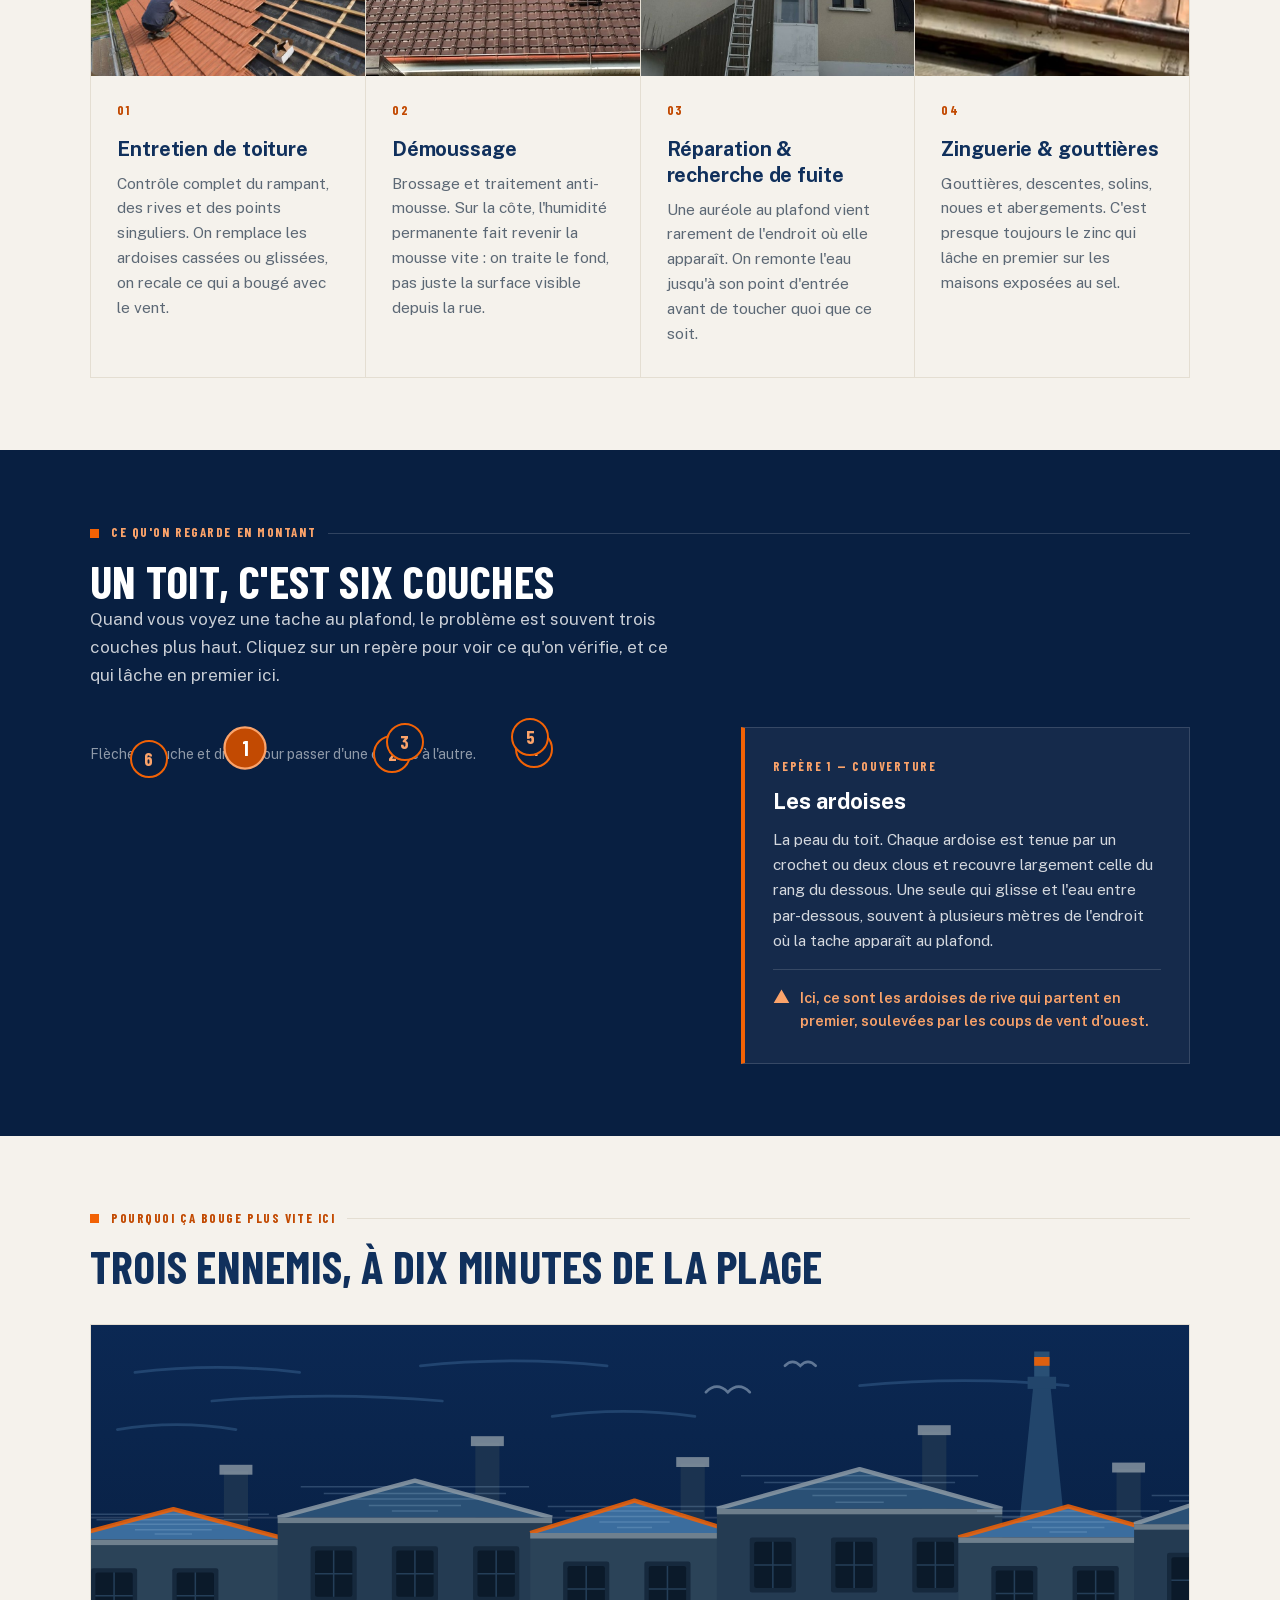
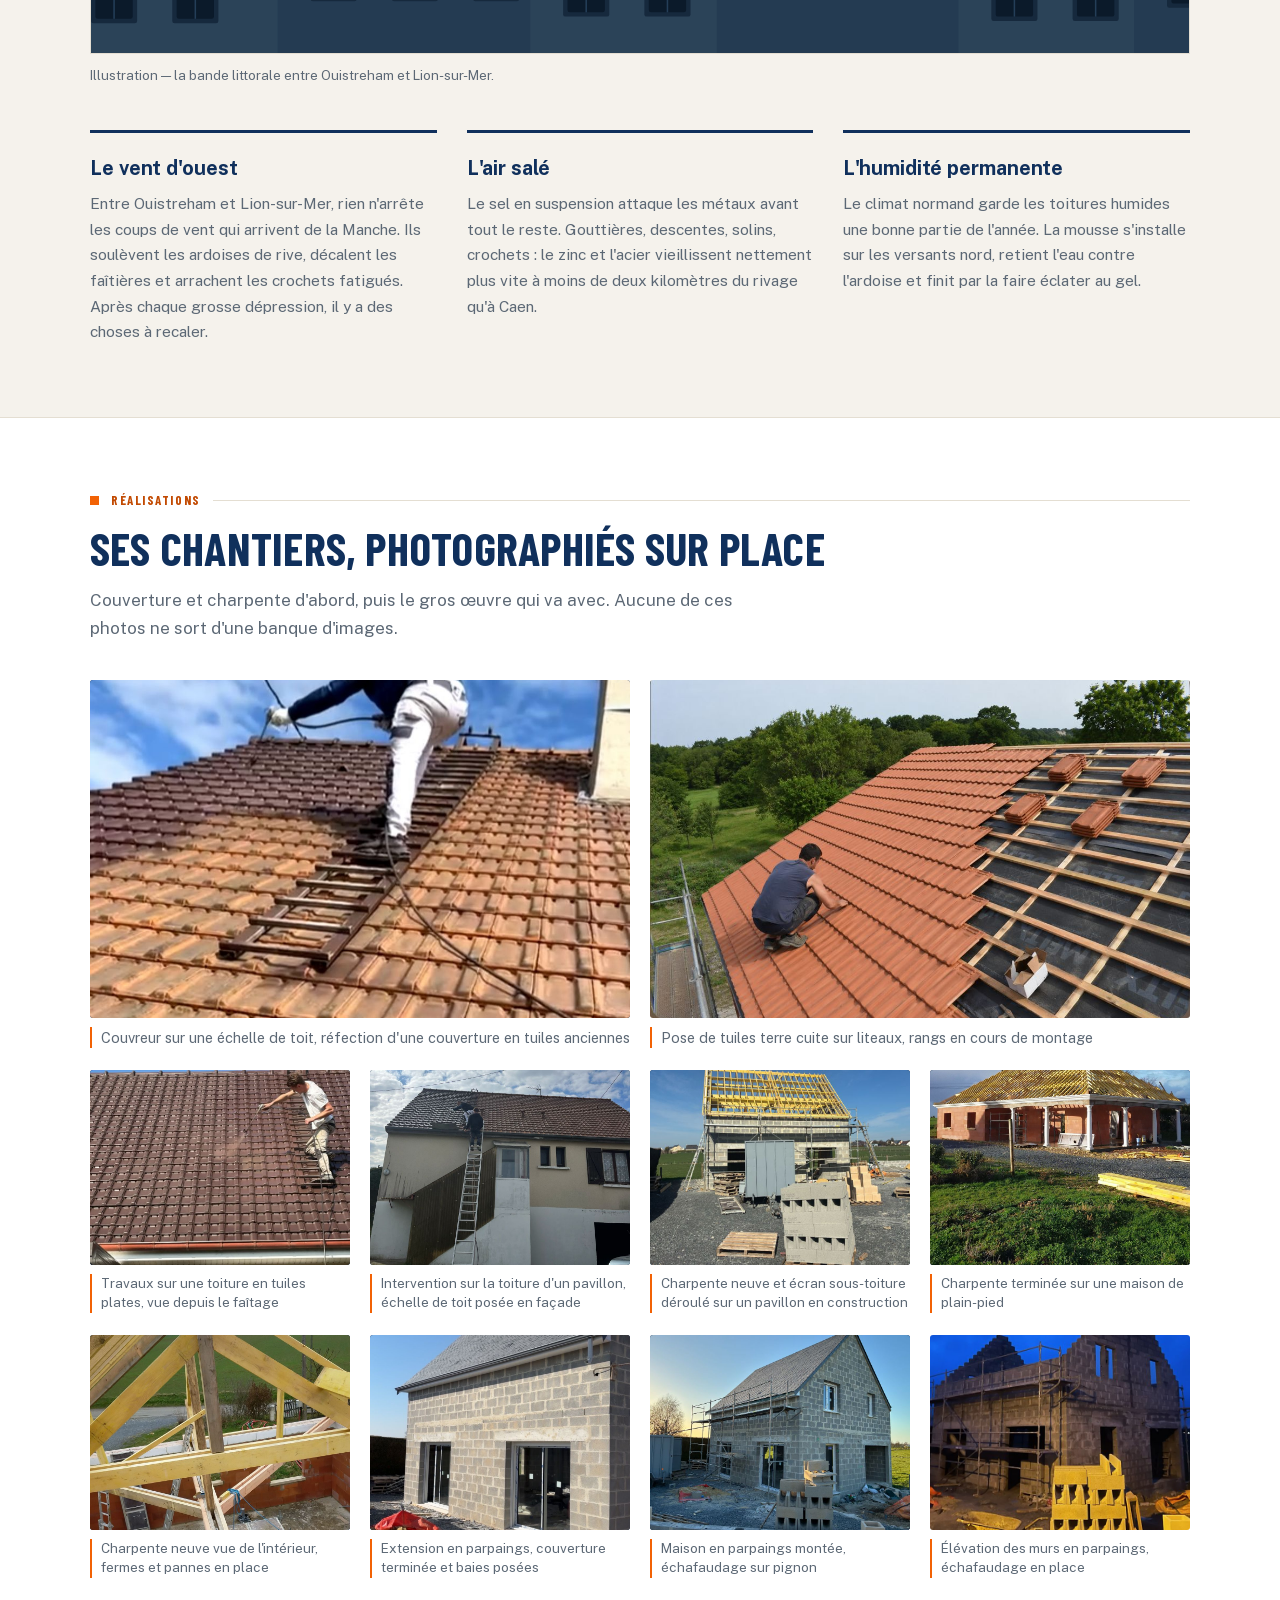
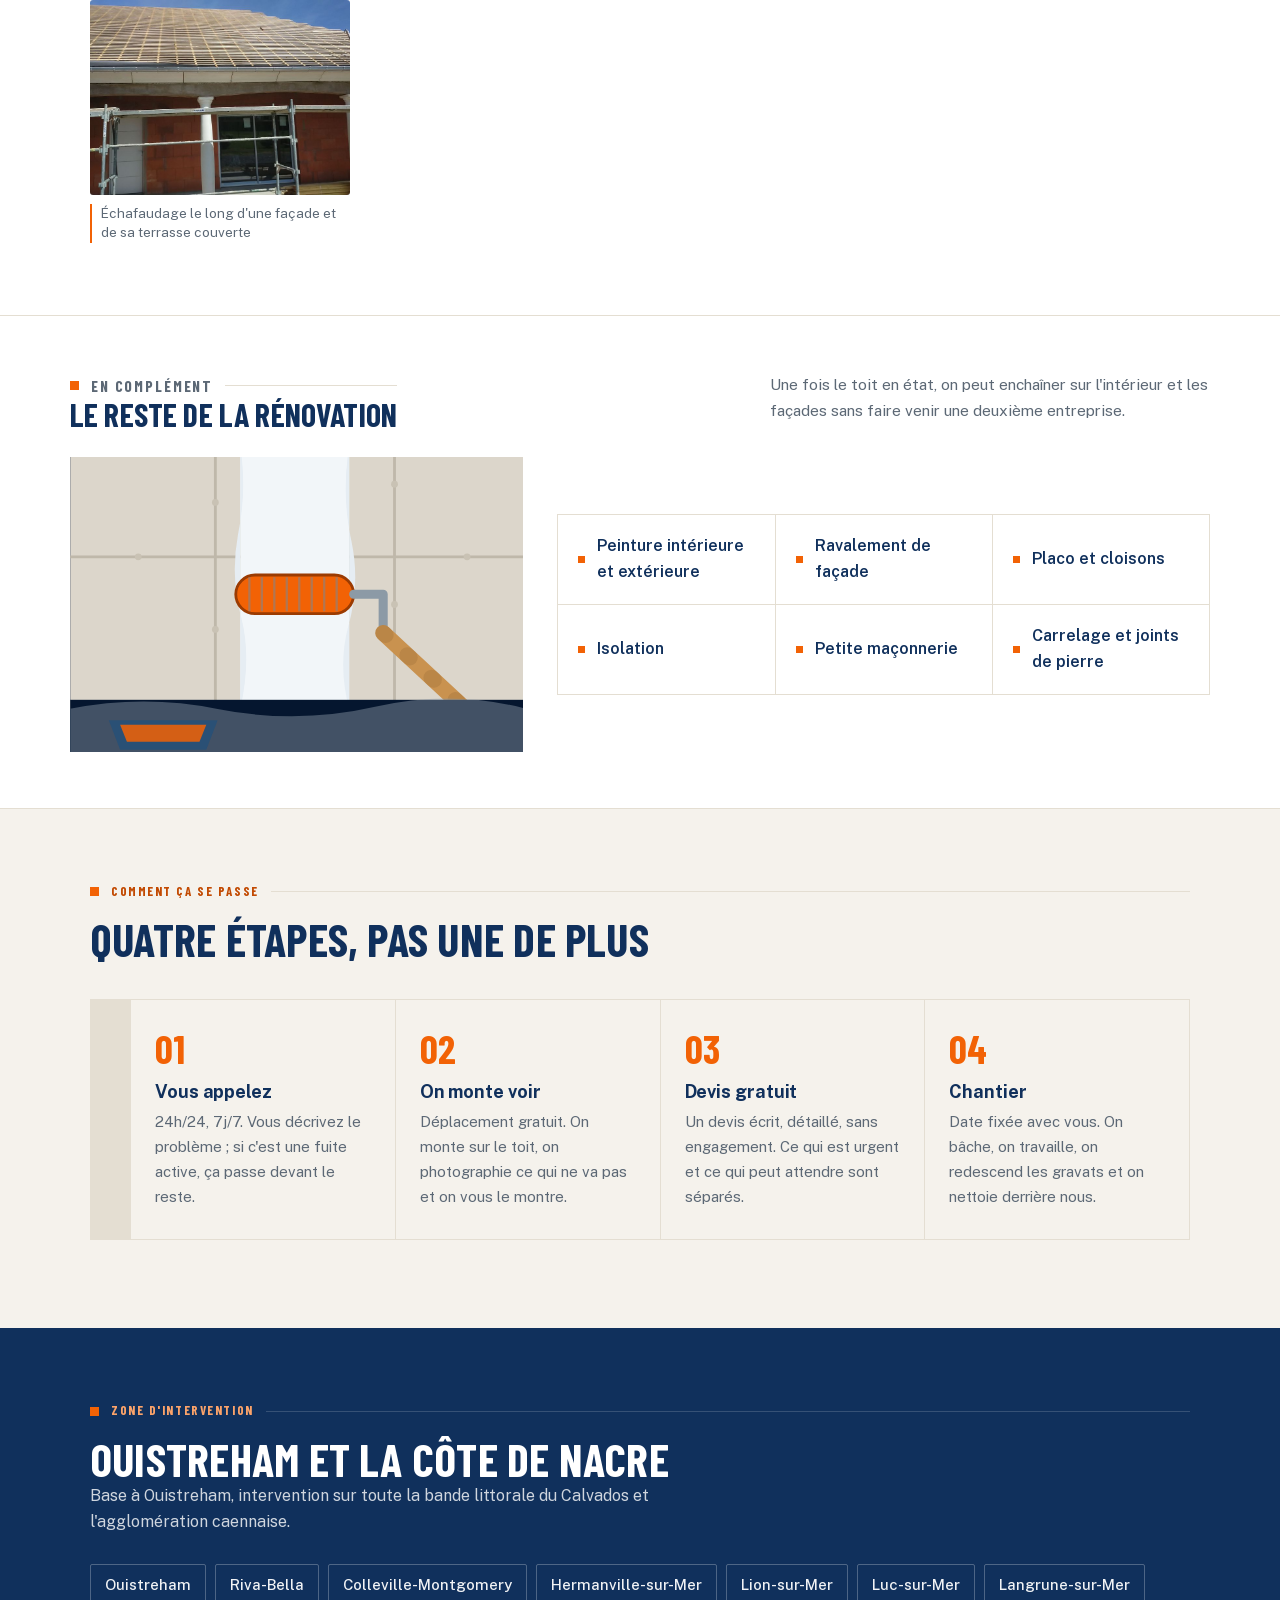
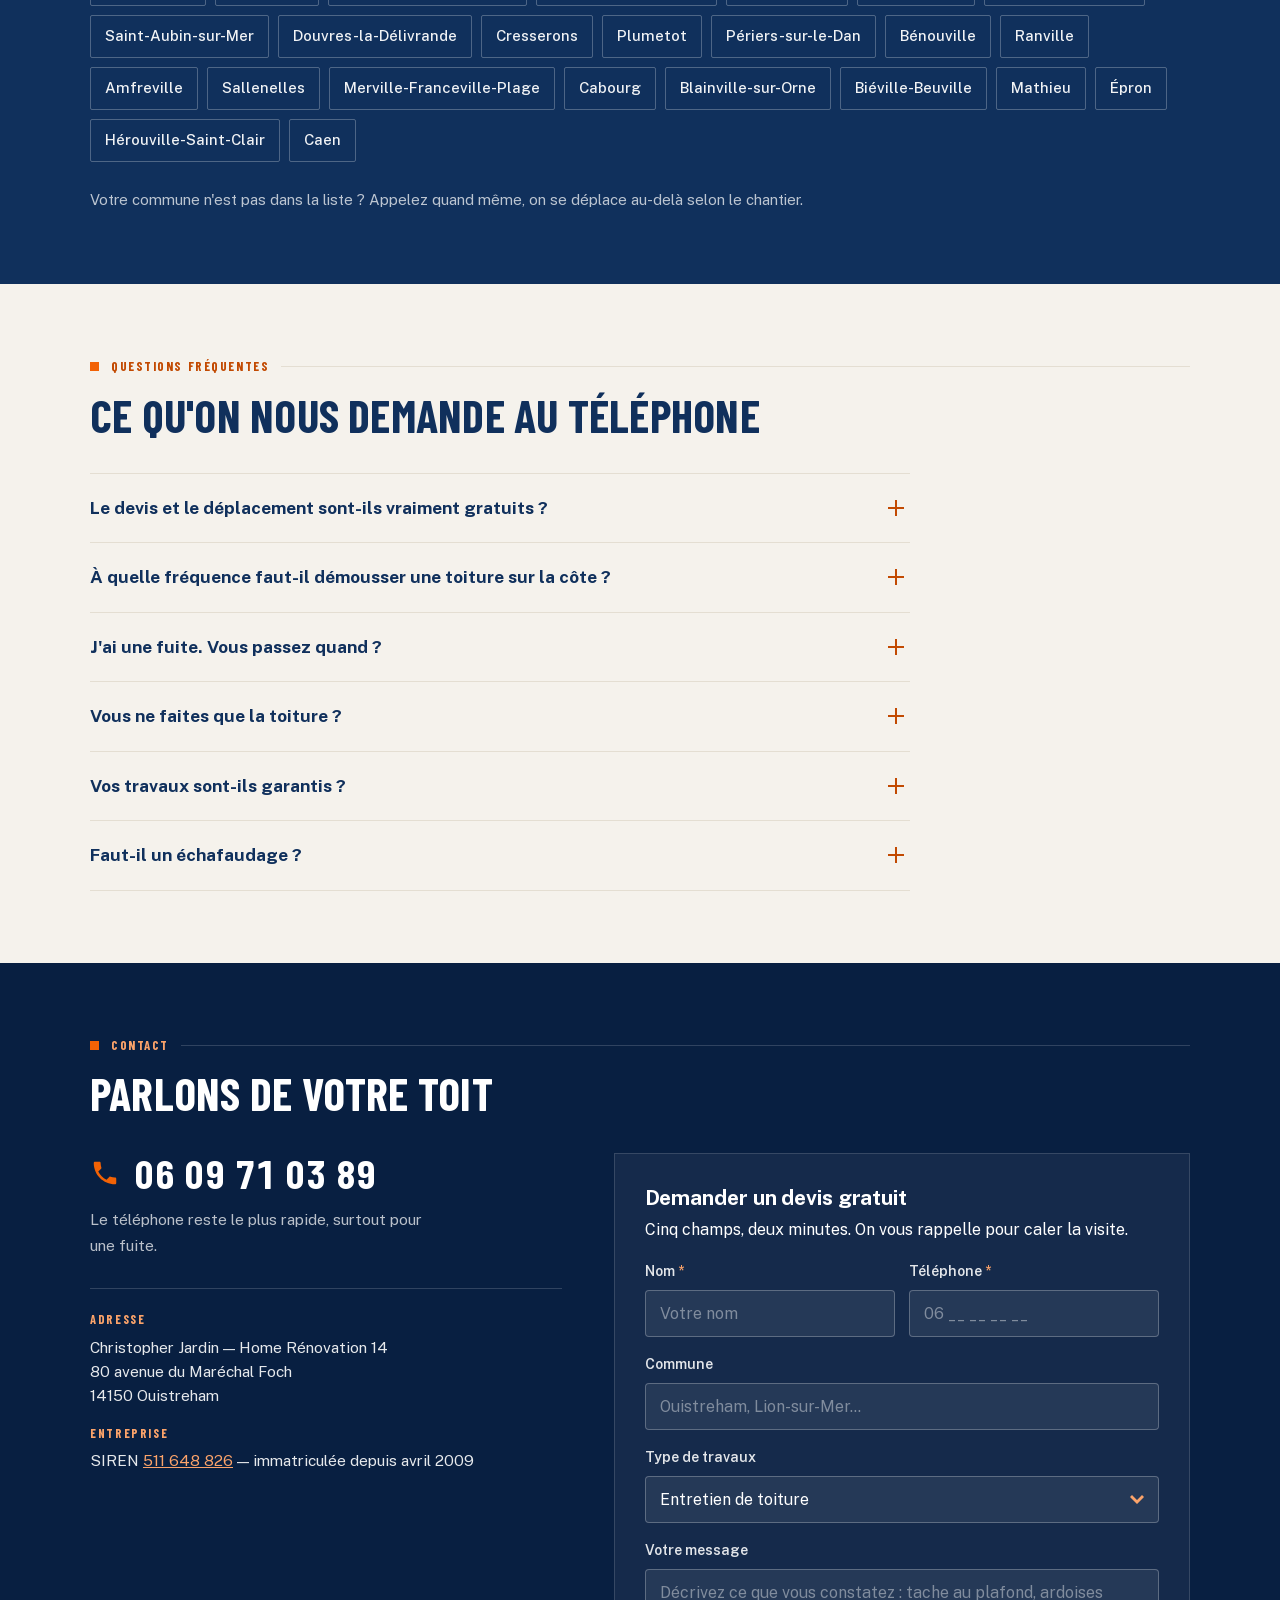
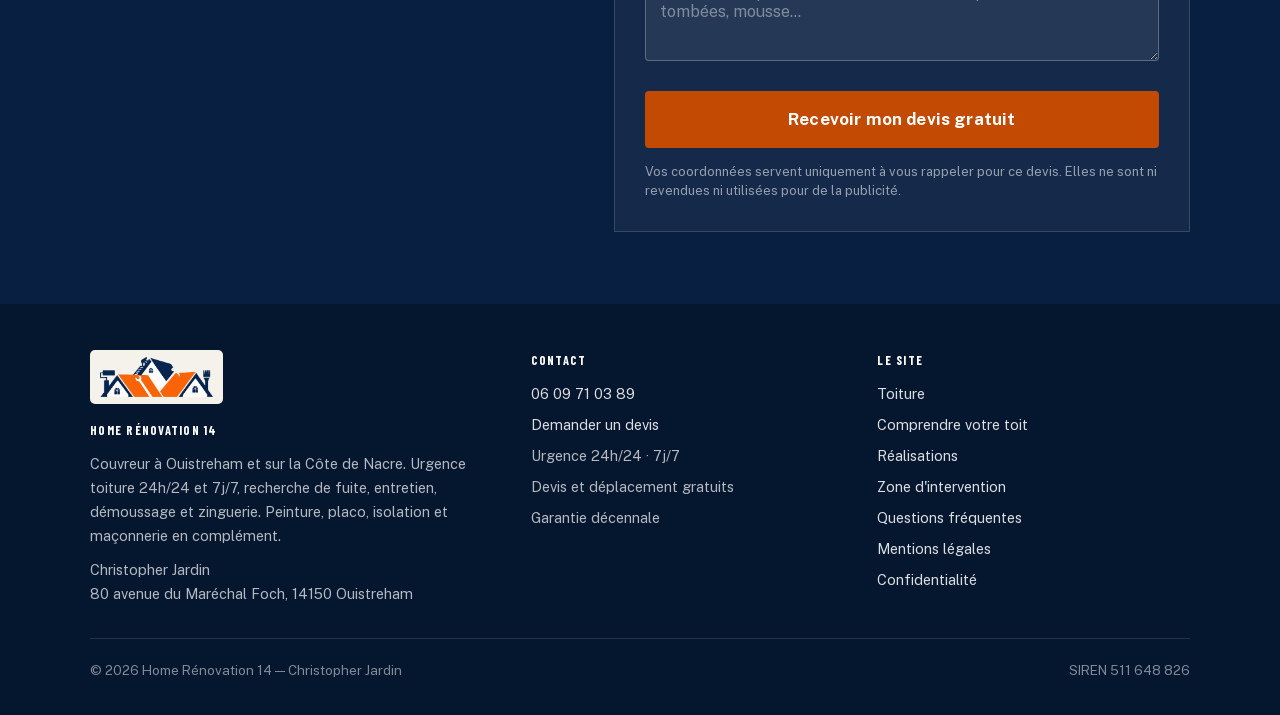
==== commit 67901f64: "L'en-tête se chevauchait sur ordinateur La marque était un item flex compressible alors que son text" ====
--- a/index.tpl.html
+++ b/index.tpl.html
@@ -48,10 +48,12 @@
       <a href="#faq">Questions</a>
       <a href="#contact">Contact</a>
     </nav>
-    <span class="hdr-247" aria-hidden="true">Urgence<b>24h/24 · 7j/7</b></span>
-    <a class="btn btn-tel" href="tel:+33609710389">
-      <svg width="17" height="17" viewBox="0 0 24 24" fill="currentColor" aria-hidden="true"><path d="M6.6 10.8c1.4 2.8 3.8 5.1 6.6 6.6l2.2-2.2c.3-.3.7-.4 1-.2 1.2.4 2.4.6 3.6.6.6 0 1 .4 1 1V20c0 .6-.4 1-1 1-9.4 0-17-7.6-17-17 0-.6.4-1 1-1h3.5c.6 0 1 .4 1 1 0 1.3.2 2.5.6 3.6.1.4 0 .8-.2 1l-2.3 2.2z"/></svg>
-      <span class="tel-num">06 09 71 03 89</span>
+    <a class="btn btn-tel hdr-cta" href="tel:+33609710389">
+      <svg width="19" height="19" viewBox="0 0 24 24" fill="currentColor" aria-hidden="true"><path d="M6.6 10.8c1.4 2.8 3.8 5.1 6.6 6.6l2.2-2.2c.3-.3.7-.4 1-.2 1.2.4 2.4.6 3.6.6.6 0 1 .4 1 1V20c0 .6-.4 1-1 1-9.4 0-17-7.6-17-17 0-.6.4-1 1-1h3.5c.6 0 1 .4 1 1 0 1.3.2 2.5.6 3.6.1.4 0 .8-.2 1l-2.3 2.2z"/></svg>
+      <span class="hdr-cta-txt">
+        <span class="hdr-cta-lab">Urgence 24h/24 · 7j/7</span>
+        <span class="tel-num">06 09 71 03 89</span>
+      </span>
     </a>
   </div>
 </header>
--- a/css/style.css
+++ b/css/style.css
@@ -116,19 +116,30 @@
   border-bottom:1px solid rgba(255,255,255,.1);
 }
 .hdr-in{display:flex;align-items:center;gap:20px;min-height:66px}
-.mark{display:flex;align-items:center;gap:11px;text-decoration:none;margin-right:auto;padding:6px 0}
+.mark{display:flex;align-items:center;gap:11px;flex:none;text-decoration:none;margin-right:auto;padding:6px 0}
 .mark-txt{font-family:var(--display);font-weight:700;text-transform:uppercase;line-height:.95;color:#fff}
 .mark-txt b{display:block;font-size:20px;letter-spacing:.01em}
 .mark-txt span{display:block;font-size:11px;letter-spacing:.18em;color:var(--tuile-clair);font-weight:600}
 
-.nav{display:flex;gap:22px;flex:none}
+.nav{display:flex;gap:18px;flex:none}
 .nav a{
-  font-size:14.5px;font-weight:600;color:rgba(255,255,255,.82);text-decoration:none;
+  font-size:14px;font-weight:600;color:rgba(255,255,255,.82);text-decoration:none;
   padding:6px 0;border-bottom:2px solid transparent;
 }
 .nav a:hover{color:#fff;border-bottom-color:var(--tuile)}
-.hdr .btn{padding:11px 18px;font-size:15px}
-@media (max-width:960px){.nav{display:none}}
+.hdr .btn{padding:9px 16px;font-size:15px}
+/* La mention 24h/24 tient dans le bouton plutôt qu'à côté : à côté, l'en-tête
+   n'avait plus un pixel de marge et le moindre écart de rendu le faisait déborder. */
+.hdr-cta{align-items:center;gap:10px;flex:none}
+.hdr-cta-txt{display:flex;flex-direction:column;align-items:flex-start;line-height:1.05}
+.hdr-cta-lab{
+  font-family:var(--display);font-weight:700;text-transform:uppercase;
+  font-size:11px;letter-spacing:.1em;color:rgba(255,255,255,.9);
+}
+.hdr-cta .tel-num{font-size:20px}
+/* Le menu se retire tant qu'il ne reste pas au moins ~40 px de marge, sinon
+   l'en-tête tient au pixel près et déborde au moindre écart de rendu. */
+@media (max-width:1100px){.nav{display:none}}
 @media (max-width:620px){.hdr .btn-tel{display:none}}
 
 /* ============================================================
@@ -441,15 +452,6 @@
    Urgence 24h/24 — les quatre arguments qui font décrocher
    ============================================================ */
 
-/* mention collée au bouton d'appel de l'en-tête */
-.hdr-247{
-  display:flex;flex-direction:column;line-height:1.15;text-align:right;
-  font-family:var(--display);text-transform:uppercase;letter-spacing:.08em;
-  font-size:11px;color:rgba(255,255,255,.6);font-weight:600;
-}
-.hdr-247 b{font-size:14px;color:var(--tuile-clair);letter-spacing:.05em;font-weight:700}
-@media (max-width:860px){.hdr-247{display:none}}
-
 /* bandeau urgence dans le hero */
 .urgence-pill{
   display:inline-flex;align-items:center;gap:11px;flex-wrap:wrap;
